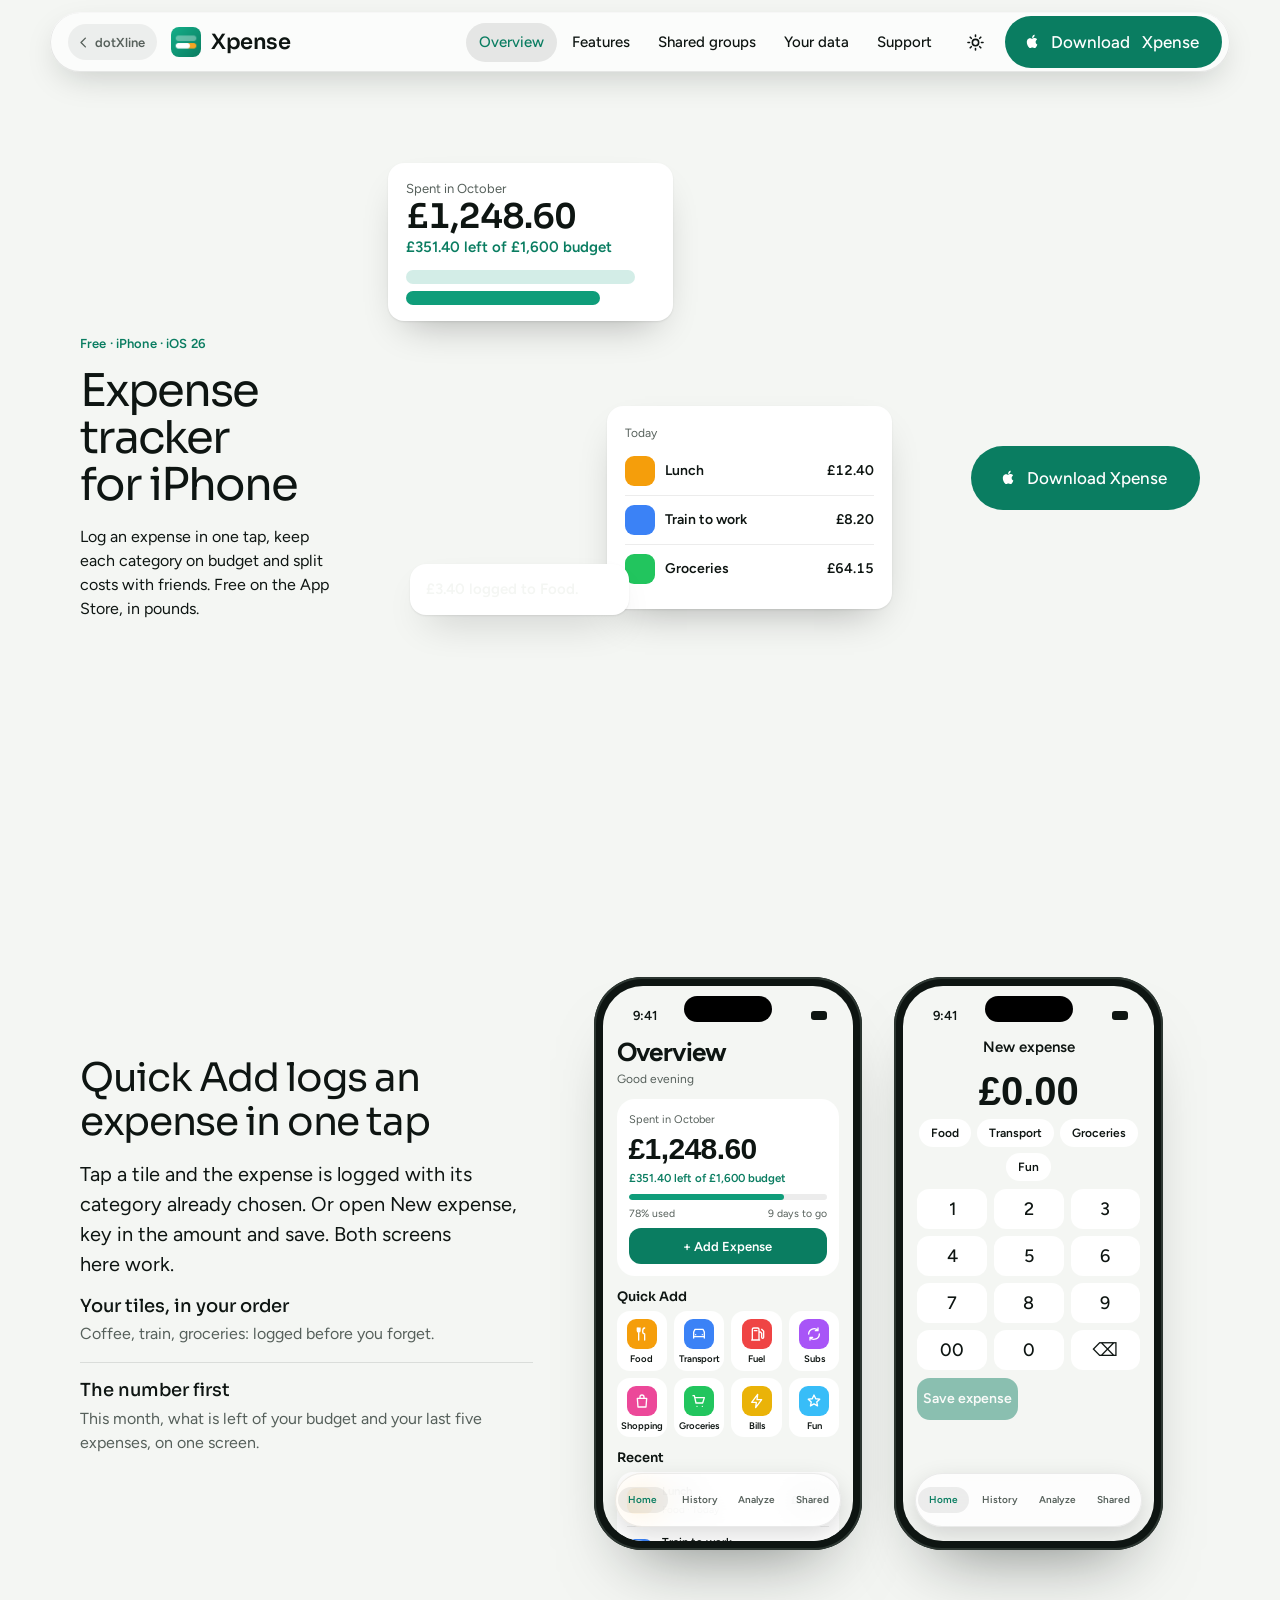
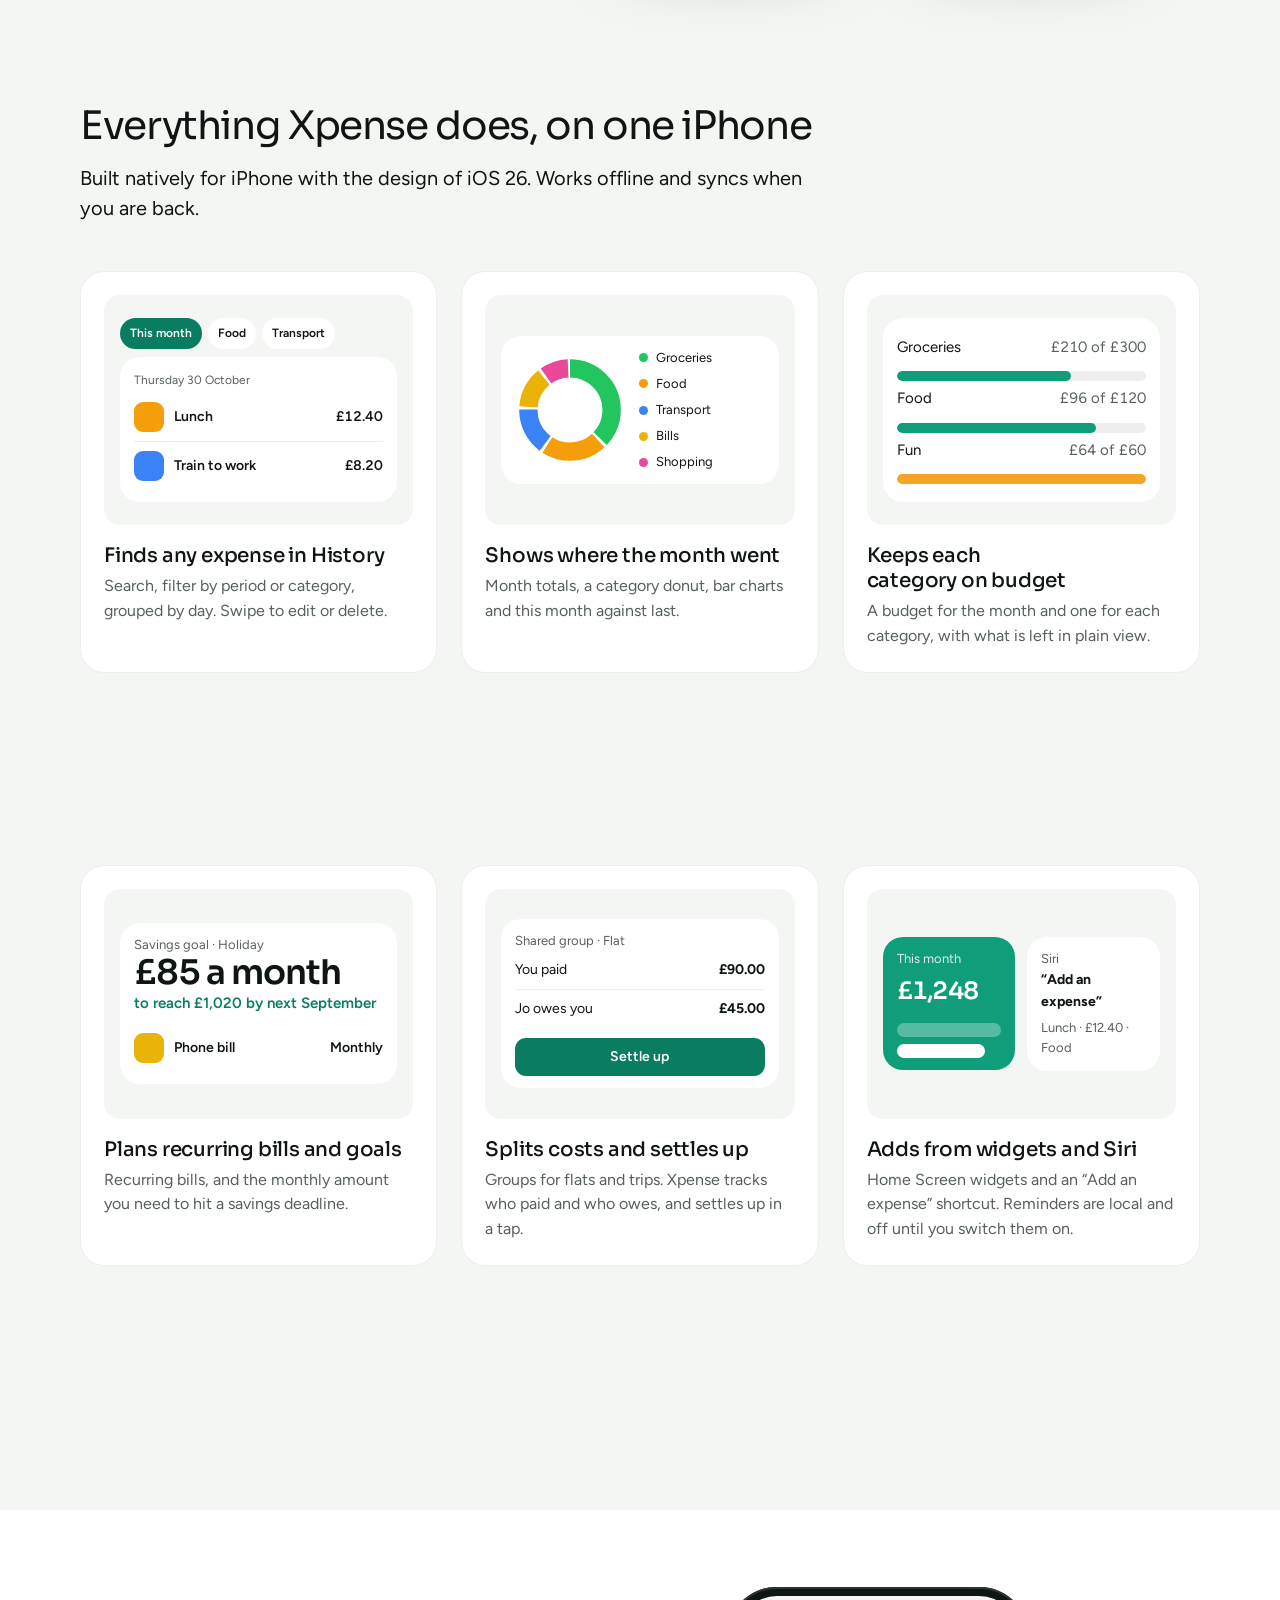
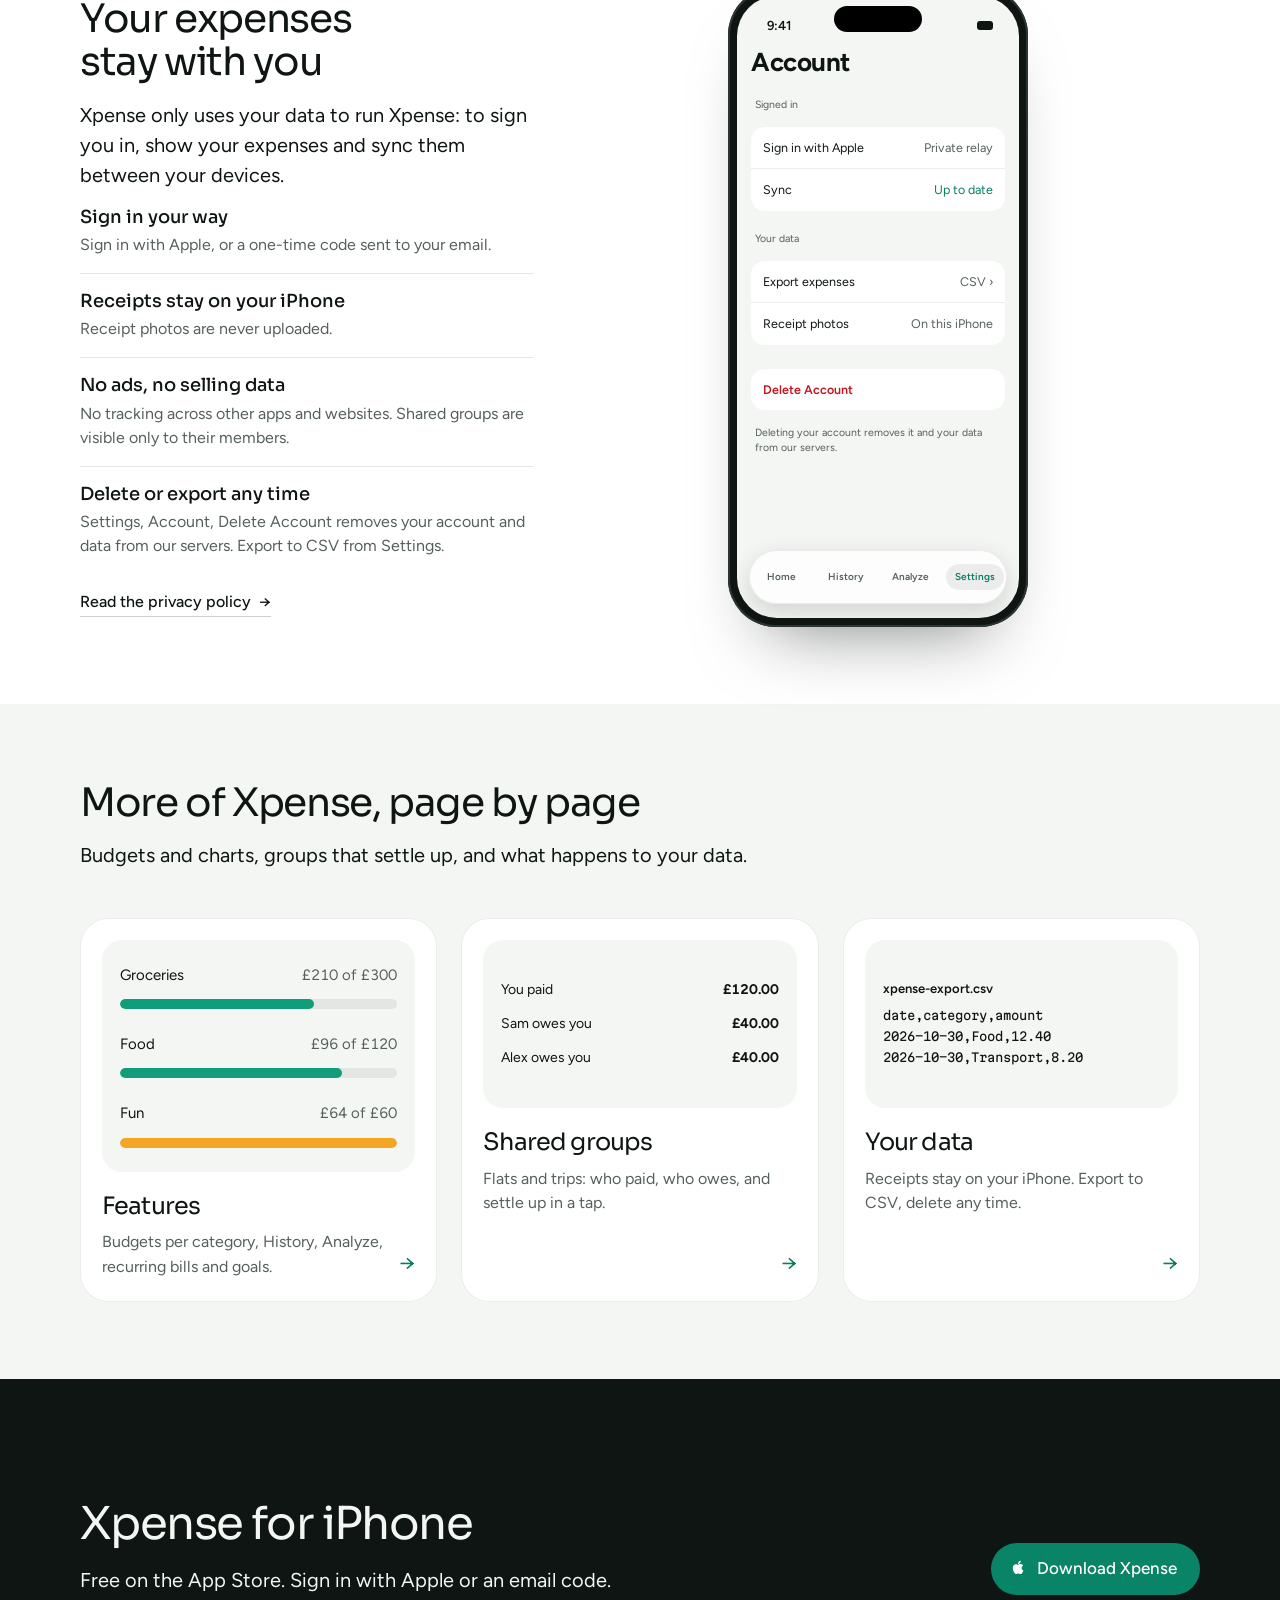
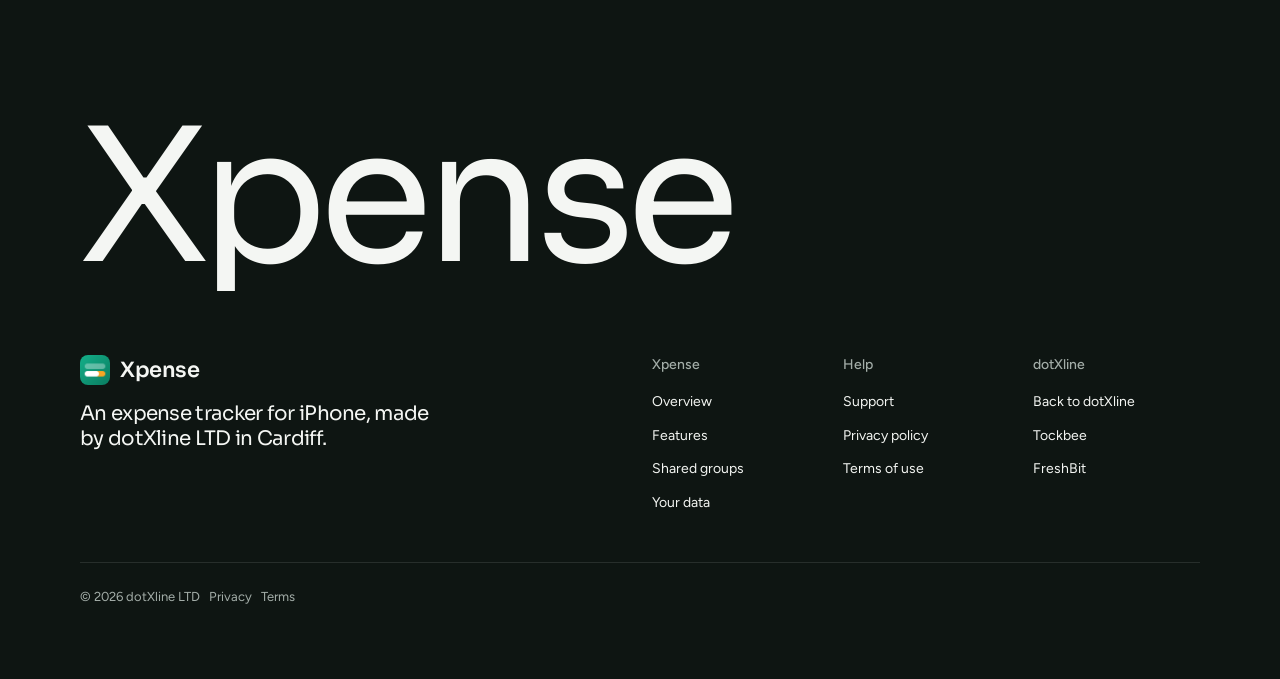
==== index.html @ cc8cf8aa "Add the xpense website Multi-page static site built on the taste-skill kit, with its own brand, moti" ====
<!doctype html>
<html lang="en" data-type="software" data-radius="round" data-buttons="solid" data-motion>
<head>
<meta charset="utf-8">
<script>try{var t=localStorage.getItem("xp-theme");if(t==="light"||t==="dark")document.documentElement.dataset.theme=t}catch(e){}</script>
<meta name="viewport" content="width=device-width, initial-scale=1, viewport-fit=cover">
<title>Xpense: an expense tracker for iPhone</title>
<meta name="description" content="Log an expense in one tap, keep each category on budget and split costs with friends. Free on the App Store, from dotXline.">
<meta property="og:type" content="website">
<meta property="og:title" content="Xpense: an expense tracker for iPhone">
<meta property="og:description" content="Log an expense in one tap, keep each category on budget and split costs with friends. Free on the App Store, from dotXline.">
<meta property="og:image" content="https://xpense.dotxline.com/share.jpg">
<meta name="twitter:card" content="summary_large_image">
<link rel="icon" href="img/xpense-mark.svg" type="image/svg+xml">
<link rel="apple-touch-icon" href="img/xpense-icon-512.png">
<meta name="theme-color" content="#F4F6F3" media="(prefers-color-scheme: light)">
<meta name="theme-color" content="#070B09" media="(prefers-color-scheme: dark)">
<link rel="canonical" href="https://xpense.dotxline.com/">
<meta name="site-kind" content="software">
<meta name="page-type" content="software">
<link rel="preconnect" href="https://fonts.googleapis.com"><link rel="preconnect" href="https://fonts.gstatic.com" crossorigin>
<link href="https://fonts.googleapis.com/css2?family=Sora:wght@400..700&family=Figtree:wght@400..600&family=Martian+Mono:wght@400..500&display=swap" rel="stylesheet">
<link rel="stylesheet" href="assets/system.css">
<link rel="stylesheet" href="assets/ui/cards.css">
<link rel="stylesheet" href="assets/motion/motion.css">
<link rel="stylesheet" href="assets/backgrounds/backgrounds.css">
<link rel="stylesheet" href="assets/layout/layout.css">
<link rel="stylesheet" href="assets/icons/icon.css">
<style>
:root {
  --p-bg: #f4f6f3; --p-surface: #ffffff; --p-ink: #0e1512; --p-muted: #56605b;
  --p-accent: #0a7d61; --p-accent-ink: #ffffff; --p-action: #0a7d61; --p-action-ink: #ffffff;
  --p-inv-bg: #0e1512; --p-inv-surface: #1b221e; --p-inv-ink: #f4f6f3; --p-inv-muted: #a3ada8;
  --p-inv-accent: #0a8466; --p-inv-accent-ink: #ffffff; --p-inv-action: #0a8466; --p-inv-action-ink: #ffffff;
  --font-display: "Sora", system-ui, sans-serif;
  --font-text: "Figtree", system-ui, sans-serif;
  --font-mono: "Martian Mono", ui-monospace, "SFMono-Regular", Menlo, Consolas, monospace;
  --display-weight: 400;
  --display-tracking: -0.035em;
  --display-tracking-xl: -0.045em;
  --ly-scale: 0.9;
}
</style>
<link rel="stylesheet" href="assets/xp.css">
<script>document.documentElement.classList.add('m-enter','xp-js');setTimeout(()=>document.documentElement.classList.add('m-enter-done'),700)</script>
</head>
<body data-page="index">
<header class="dock" data-root="">
  <div class="dock__bar">
    <a class="skip-link" href="#top">Skip to content</a>
    <a class="dock__home" href="https://dotxline.com/" aria-label="Back to dotXline"><svg viewBox="0 0 24 24" fill="none" stroke="currentColor" stroke-width="2.2" stroke-linecap="round" stroke-linejoin="round" aria-hidden="true"><path d="M15 5l-7 7 7 7"/></svg><span>dotXline</span></a>
    <a class="dock__logo" href="index.html"><img src="img/xpense-icon-512.png" alt="">Xpense</a>
    <nav class="dock__links" id="dock-links" aria-label="Main"><a href="index.html" aria-current=page>Overview</a><a href="features.html">Features</a><a href="shared.html">Shared groups</a><a href="your-data.html">Your data</a><a href="support.html">Support</a></nav>
    <button class="icon-btn theme-btn" type="button" aria-label="Switch light and dark"><svg class="sun" viewBox="0 0 24 24" fill="none" stroke="currentColor" stroke-width="2" stroke-linecap="round"><circle cx="12" cy="12" r="4"/><path d="M12 2.5v2M12 19.5v2M2.5 12h2M19.5 12h2M5.3 5.3l1.4 1.4M17.3 17.3l1.4 1.4M5.3 18.7l1.4-1.4M17.3 6.7l1.4-1.4"/></svg><svg class="moon" viewBox="0 0 24 24" fill="none" stroke="currentColor" stroke-width="2" stroke-linecap="round" stroke-linejoin="round"><path d="M20 14.5A8 8 0 0 1 9.5 4 8 8 0 1 0 20 14.5z"/></svg></button>
    <button class="icon-btn dock__menu" type="button" aria-expanded="false" aria-controls="dock-links" aria-label="Menu"><svg viewBox="0 0 24 24" fill="none" stroke="currentColor" stroke-width="2" stroke-linecap="round"><path d="M4 8h16M4 16h16"/></svg></button>
    <a class="btn btn--primary" href="#get" data-appstore><svg class="apple" viewBox="0 0 24 24" aria-hidden="true"><path d="M16.4 12.6c0-2.4 2-3.5 2-3.6-1.1-1.6-2.8-1.8-3.4-1.8-1.4-.1-2.8.9-3.5.9s-1.8-.9-3-.8c-1.5 0-3 .9-3.8 2.3-1.6 2.8-.4 7 1.2 9.3.8 1.1 1.7 2.4 2.9 2.3 1.2 0 1.6-.7 3-.7s1.8.7 3 .7c1.3 0 2.1-1.1 2.8-2.3.9-1.3 1.3-2.6 1.3-2.6s-2.5-1-2.5-3.7zM14.1 5.6c.6-.8 1.1-1.9 1-3-.9 0-2.1.6-2.7 1.4-.6.7-1.1 1.8-1 2.9 1 .1 2.1-.5 2.7-1.3z"/></svg><span class="lbl-long">Download&nbsp;</span>Xpense</a>
  </div>
</header>
<main id="top">
  <section class="hero hero--triptych" data-enter aria-labelledby="hero-h">
    <div class="wrap"><div class="hero-text grid hero__grid">
      <div class="span-3">
        <p class="t-label hero__fact">Free · iPhone · iOS 26</p>
        <h1 id="hero-h">Expense tracker for iPhone</h1>
        <p class="hero__lead">Log an expense in one tap, keep each category on budget and split costs with friends. Free on the App Store, in pounds.</p>
      </div>
      <div class="ly-collage span-6 start-4" data-ui role="img" aria-label="Xpense screens: this month's spending against budget, a logged expense, the History list, the Analyze chart, a shared group and the Home Screen widget">
        <div class="ly-collage__set is-on">
          <div class="ly-piece pc" style="left:4%;top:6%;width:52%"><small>Spent in October</small><div class="big">£1,248.60</div><span class="ok">£351.40 left of £1,600 budget</span><div class="bars"><i class="last" style="width:92%"></i><i style="width:78%"></i></div></div>
          <div class="ly-piece pc pc-list" style="left:44%;top:40%;width:52%"><span class="day">Today</span><div><i style="--c:#F59E0B"></i><b>Lunch</b><em>£12.40</em></div><div><i style="--c:#3B82F6"></i><b>Train to work</b><em>£8.20</em></div><div><i style="--c:#22C55E"></i><b>Groceries</b><em>£64.15</em></div></div>
          <div class="ly-piece pc-toast" style="left:8%;top:62%;width:40%">£3.40 logged to Food.</div>
        </div>
        <div class="ly-collage__set" aria-hidden="true">
          <div class="ly-piece pc pc-donut" style="left:4%;top:8%;width:60%"><svg viewBox="0 0 42 42" aria-hidden="true"><circle cx="21" cy="21" r="15.9" fill="none" stroke="#22C55E" stroke-width="7" stroke-dasharray="37 63" stroke-dashoffset="0"/><circle cx="21" cy="21" r="15.9" fill="none" stroke="#F59E0B" stroke-width="7" stroke-dasharray="21 79" stroke-dashoffset="-38"/><circle cx="21" cy="21" r="15.9" fill="none" stroke="#3B82F6" stroke-width="7" stroke-dasharray="15 85" stroke-dashoffset="-60"/><circle cx="21" cy="21" r="15.9" fill="none" stroke="#EAB308" stroke-width="7" stroke-dasharray="13 87" stroke-dashoffset="-76"/><circle cx="21" cy="21" r="15.9" fill="none" stroke="#EC4899" stroke-width="7" stroke-dasharray="9 91" stroke-dashoffset="-90"/></svg><ul><li><i style="--c:#22C55E"></i>Groceries</li><li><i style="--c:#F59E0B"></i>Food</li><li><i style="--c:#3B82F6"></i>Transport</li><li><i style="--c:#EAB308"></i>Bills</li><li><i style="--c:#EC4899"></i>Shopping</li></ul></div>
          <div class="ly-piece pc" style="left:40%;top:52%;width:56%"><small>October against September</small><div class="big">−£12</div><span class="ok">Nice, £12 less than September.</span></div>
        </div>
        <div class="ly-collage__set" aria-hidden="true">
          <div class="ly-piece pc pc-group" style="left:4%;top:8%;width:52%"><small>Shared group · Trip</small><div class="who"><span>You paid</span><b>£120.00</b></div><div class="who"><span>Sam owes you</span><b>£40.00</b></div><div class="who"><span>Alex owes you</span><b>£40.00</b></div><div class="btnlike">Settle up</div></div>
          <div class="ly-piece pc pc-widget" style="left:62%;top:10%;width:34%"><small>This month</small><div class="big">£1,248</div><div class="bars"><i class="last" style="width:100%"></i><i style="width:84%"></i></div></div>
          <div class="ly-piece pc pc-csv" style="left:36%;top:62%;width:60%"><b>xpense-export.csv</b>date,category,amount<br>2026-10-30,Food,12.40<br>2026-10-30,Transport,8.20</div>
        </div>
      </div>
      <div class="span-3 start-10 hero__cta"><a class="btn btn--primary" href="#get" data-appstore><svg class="apple" viewBox="0 0 24 24" aria-hidden="true"><path d="M16.4 12.6c0-2.4 2-3.5 2-3.6-1.1-1.6-2.8-1.8-3.4-1.8-1.4-.1-2.8.9-3.5.9s-1.8-.9-3-.8c-1.5 0-3 .9-3.8 2.3-1.6 2.8-.4 7 1.2 9.3.8 1.1 1.7 2.4 2.9 2.3 1.2 0 1.6-.7 3-.7s1.8.7 3 .7c1.3 0 2.1-1.1 2.8-2.3.9-1.3 1.3-2.6 1.3-2.6s-2.5-1-2.5-3.7zM14.1 5.6c.6-.8 1.1-1.9 1-3-.9 0-2.1.6-2.7 1.4-.6.7-1.1 1.8-1 2.9 1 .1 2.1-.5 2.7-1.3z"/></svg>Download Xpense</a></div>
    </div></div>
  </section>


  <section class="section" id="app" aria-labelledby="app-h">
    <div class="wrap grid">
      <div class="span-5 stack-4">
        <h2 id="app-h">Quick Add logs an expense in one tap</h2>
        <p class="t-lead measure">Tap a tile and the expense is logged with its category already chosen. Or open New expense, key in the amount and save. Both screens here work.</p>
        <ul class="facts-list">
          <li><b>Your tiles, in your order</b><span>Coffee, train, groceries: logged before you forget.</span></li>
          <li><b>The number first</b><span>This month, what is left of your budget and your last five expenses, on one screen.</span></li>
        </ul>
      </div>
      <div class="span-7 start-6 app-pair"><div class="ph" data-ui data-overview role="group" aria-label="Working demo of the Xpense Overview. Tap a Quick Add tile to log an expense."><div class="ph__screen"><div class="ph__island"></div><div class="ph__status" aria-hidden="true"><span>9:41</span><i><b></b></i></div>
  <div class="ph__body"><p class="xp-h">Overview</p><p class="xp-sub">Good evening</p>
  <div class="xp-card"><span class="xp-l">Spent in October</span><b class="xp-total" data-total>£1,248.60</b><span class="xp-left" data-left>£351.40 left of £1,600 budget</span><div class="xp-bar"><i data-bar></i></div><div class="xp-row"><span data-used>78% used</span><span>9 days to go</span></div><span class="xp-add" style="display:grid;place-items:center">+ Add Expense</span></div>
  <p class="xp-qh">Quick Add</p><div class="xp-grid"><button type="button" class="xp-tile" data-cat="Food" data-amt="12.40" style="--c:#F59E0B"><i><svg viewBox="0 0 24 24" aria-hidden="true"><path d="M7 3v8M5 3v4a2 2 0 0 0 4 0V3M7 11v10M16 3c-2 0-3 2-3 5s1 4 3 4v9"/></svg></i>Food</button><button type="button" class="xp-tile" data-cat="Transport" data-amt="8.20" style="--c:#3B82F6"><i><svg viewBox="0 0 24 24" aria-hidden="true"><path d="M4 16V9l2-4h12l2 4v7M4 16h16M4 16v2M20 16v2M7 13h.01M17 13h.01"/></svg></i>Transport</button><button type="button" class="xp-tile" data-cat="Fuel" data-amt="45.00" style="--c:#EF4444"><i><svg viewBox="0 0 24 24" aria-hidden="true"><path d="M5 21V5a2 2 0 0 1 2-2h6a2 2 0 0 1 2 2v16M4 21h12M15 9h2l2 2v6a1.5 1.5 0 0 0 3 0V8l-3-3M8 7h4"/></svg></i>Fuel</button><button type="button" class="xp-tile" data-cat="Subs" data-amt="10.99" style="--c:#A855F7"><i><svg viewBox="0 0 24 24" aria-hidden="true"><path d="M4 12a8 8 0 0 1 14-5.3M20 12a8 8 0 0 1-14 5.3M18 3v4h-4M6 21v-4h4"/></svg></i>Subs</button><button type="button" class="xp-tile" data-cat="Shopping" data-amt="24.00" style="--c:#EC4899"><i><svg viewBox="0 0 24 24" aria-hidden="true"><path d="M5 8h14l-1 13H6L5 8zM9 8V6a3 3 0 0 1 6 0v2"/></svg></i>Shopping</button><button type="button" class="xp-tile" data-cat="Groceries" data-amt="64.15" style="--c:#22C55E"><i><svg viewBox="0 0 24 24" aria-hidden="true"><path d="M3 4h2l2.5 11h10L20 7H6.2M9 20h.01M17 20h.01"/></svg></i>Groceries</button><button type="button" class="xp-tile" data-cat="Bills" data-amt="71.00" style="--c:#EAB308"><i><svg viewBox="0 0 24 24" aria-hidden="true"><path d="M13 2 4 14h7l-1 8 9-12h-7l1-8z"/></svg></i>Bills</button><button type="button" class="xp-tile" data-cat="Fun" data-amt="18.50" style="--c:#38BDF8"><i><svg viewBox="0 0 24 24" aria-hidden="true"><path d="M12 3l2.6 5.6 6 .7-4.5 4.1 1.2 6L12 16.4 6.7 19.4l1.2-6L3.4 9.3l6-.7L12 3z"/></svg></i>Fun</button></div>
  <p class="xp-qh">Recent</p><ul class="xp-recent" data-recent><li><i style="--c:#F59E0B"></i><span><b>Lunch</b><small>Food · Today</small></span><em>£12.40</em></li><li><i style="--c:#3B82F6"></i><span><b>Train to work</b><small>Transport · Today</small></span><em>£8.20</em></li></ul></div>
  <div class="xp-toast" data-toast role="status" aria-live="polite"></div>
  <div class="xp-tabs" aria-hidden="true"><span class="on">Home</span><span>History</span><span>Analyze</span><span>Shared</span></div></div></div><div class="ph" data-ui data-keypad role="group" aria-label="Working demo of New expense. Pick a category, key in an amount and save."><div class="ph__screen"><div class="ph__island"></div><div class="ph__status" aria-hidden="true"><span>9:41</span><i><b></b></i></div>
  <div class="ph__body"><div class="kp-form"><p class="kp-title">New expense</p><p class="kp-amt" aria-live="polite">£0.00</p>
  <div class="kp-chips" role="group" aria-label="Category"><button type="button" class="kp-chip" data-cat="Food" aria-pressed="false">Food</button><button type="button" class="kp-chip" data-cat="Transport" aria-pressed="false">Transport</button><button type="button" class="kp-chip" data-cat="Groceries" aria-pressed="false">Groceries</button><button type="button" class="kp-chip" data-cat="Fun" aria-pressed="false">Fun</button></div>
  <div class="kp-keys"><button type="button" class="kp-key" data-k="1" aria-label="1">1</button><button type="button" class="kp-key" data-k="2" aria-label="2">2</button><button type="button" class="kp-key" data-k="3" aria-label="3">3</button><button type="button" class="kp-key" data-k="4" aria-label="4">4</button><button type="button" class="kp-key" data-k="5" aria-label="5">5</button><button type="button" class="kp-key" data-k="6" aria-label="6">6</button><button type="button" class="kp-key" data-k="7" aria-label="7">7</button><button type="button" class="kp-key" data-k="8" aria-label="8">8</button><button type="button" class="kp-key" data-k="9" aria-label="9">9</button><button type="button" class="kp-key" data-k="00" aria-label="double zero">00</button><button type="button" class="kp-key" data-k="0" aria-label="0">0</button><button type="button" class="kp-key" data-k="del" aria-label="delete">⌫</button></div><button type="button" class="kp-save" disabled>Save expense</button></div>
  <div class="kp-done" hidden><span class="kp-tick"><svg viewBox="0 0 44 44" aria-hidden="true"><path d="M11 23 19 31 33 14"/></svg></span><p class="kp-log" aria-live="polite"></p><p class="kp-msg"></p>
  <div class="kp-bars" aria-hidden="true"><small>Last month</small><div class="last"><b></b></div><small>This month so far</small><div class="this"><b></b></div></div><button type="button" class="kp-again">Add another</button></div></div>
  <div class="xp-tabs" aria-hidden="true"><span class="on">Home</span><span>History</span><span>Analyze</span><span>Shared</span></div></div></div></div>
    </div>
  </section>


  <section class="section g2" id="features" aria-labelledby="features-h">
    <div class="wrap"><div class="group">
      <div class="section-head"><h2 id="features-h">Everything Xpense does, on one iPhone</h2><p class="t-lead measure">Built natively for iPhone with the design of iOS 26. Works offline and syncs when you are back.</p></div>
      <div class="fx-grid">
        <article class="fx"><div class="fx__ui" data-ui><div class="chips-row"><span class="on">This month</span><span>Food</span><span>Transport</span></div><div class="pc pc-list" style="background:var(--p-surface)"><span class="day">Thursday 30 October</span><div><i style="--c:#F59E0B"></i><b>Lunch</b><em>£12.40</em></div><div><i style="--c:#3B82F6"></i><b>Train to work</b><em>£8.20</em></div></div></div><div><h3>Finds any expense in History</h3><p>Search, filter by period or category, grouped by day. Swipe to edit or delete.</p></div></article>
        <article class="fx"><div class="fx__ui" data-ui><div class="pc pc-donut" style="background:var(--p-surface)"><svg viewBox="0 0 42 42" aria-hidden="true"><circle cx="21" cy="21" r="15.9" fill="none" stroke="#22C55E" stroke-width="7" stroke-dasharray="37 63" stroke-dashoffset="0"/><circle cx="21" cy="21" r="15.9" fill="none" stroke="#F59E0B" stroke-width="7" stroke-dasharray="21 79" stroke-dashoffset="-38"/><circle cx="21" cy="21" r="15.9" fill="none" stroke="#3B82F6" stroke-width="7" stroke-dasharray="15 85" stroke-dashoffset="-60"/><circle cx="21" cy="21" r="15.9" fill="none" stroke="#EAB308" stroke-width="7" stroke-dasharray="13 87" stroke-dashoffset="-76"/><circle cx="21" cy="21" r="15.9" fill="none" stroke="#EC4899" stroke-width="7" stroke-dasharray="9 91" stroke-dashoffset="-90"/></svg><ul><li><i style="--c:#22C55E"></i>Groceries</li><li><i style="--c:#F59E0B"></i>Food</li><li><i style="--c:#3B82F6"></i>Transport</li><li><i style="--c:#EAB308"></i>Bills</li><li><i style="--c:#EC4899"></i>Shopping</li></ul></div></div><div><h3>Shows where the month went</h3><p>Month totals, a category donut, bar charts and this month against last.</p></div></article>
        <article class="fx"><div class="fx__ui" data-ui><div class="pc" style="background:var(--p-surface)"><div class="budget-row"><div><span>Groceries</span><span>£210 of £300</span></div><i><b style="--w:70%"></b></i></div><div class="budget-row"><div><span>Food</span><span>£96 of £120</span></div><i><b style="--w:80%"></b></i></div><div class="budget-row over"><div><span>Fun</span><span>£64 of £60</span></div><i><b style="--w:100%"></b></i></div></div></div><div><h3>Keeps each category on budget</h3><p>A budget for the month and one for each category, with what is left in plain view.</p></div></article>
      </div></div><div class="group"><div class="fx-grid">
        <article class="fx"><div class="fx__ui" data-ui><div class="pc" style="background:var(--p-surface)"><small>Savings goal · Holiday</small><div class="big">£85 a month</div><span class="ok">to reach £1,020 by next September</span><div class="pc-list" style="margin-top:8px"><div><i style="--c:#EAB308"></i><b>Phone bill</b><em>Monthly</em></div></div></div></div><div><h3>Plans recurring bills and goals</h3><p>Recurring bills, and the monthly amount you need to hit a savings deadline.</p></div></article>
        <article class="fx"><div class="fx__ui" data-ui><div class="pc pc-group" style="background:var(--p-surface)"><small>Shared group · Flat</small><div class="who"><span>You paid</span><b>£90.00</b></div><div class="who"><span>Jo owes you</span><b>£45.00</b></div><div class="btnlike">Settle up</div></div></div><div><h3>Splits costs and settles up</h3><p>Groups for flats and trips. Xpense tracks who paid and who owes, and settles up in a tap.</p></div></article>
        <article class="fx"><div class="fx__ui" data-ui><div style="display:grid;grid-template-columns:1fr 1fr;gap:12px;align-items:center"><div class="pc pc-widget"><small>This month</small><div class="big" style="font-size:24px">£1,248</div><div class="bars"><i class="last" style="width:100%"></i><i style="width:84%"></i></div></div><div class="pc" style="background:var(--p-surface);font-size:14px"><small>Siri</small><b>“Add an expense”</b><small style="margin-top:6px">Lunch · £12.40 · Food</small></div></div></div><div><h3>Adds from widgets and Siri</h3><p>Home Screen widgets and an “Add an expense” shortcut. Reminders are local and off until you switch them on.</p></div></article>
      </div></div>
    </div>
  </section>


  <section class="section ground-surface" id="privacy" aria-labelledby="privacy-h">
    <div class="wrap grid">
      <div class="span-5 stack-4">
        <h2 id="privacy-h">Your expenses stay with you</h2>
        <p class="t-lead measure">Xpense only uses your data to run Xpense: to sign you in, show your expenses and sync them between your devices.</p>
        <ul class="facts-list">
          <li><b>Sign in your way</b><span>Sign in with Apple, or a one-time code sent to your email.</span></li>
          <li><b>Receipts stay on your iPhone</b><span>Receipt photos are never uploaded.</span></li>
          <li><b>No ads, no selling data</b><span>No tracking across other apps and websites. Shared groups are visible only to their members.</span></li>
          <li><b>Delete or export any time</b><span>Settings, Account, Delete Account removes your account and data from our servers. Export to CSV from Settings.</span></li>
        </ul>
        <p><a class="link" href="privacy.html">Read the privacy policy</a></p>
      </div>
      <div class="span-7 start-6" style="display:grid;place-items:center"><div class="ph" data-ui aria-hidden="true"><div class="ph__screen"><div class="ph__island"></div><div class="ph__status" aria-hidden="true"><span>9:41</span><i><b></b></i></div><div class="ph__body"><p class="xp-h">Account</p>
  <p class="set-cap">Signed in</p><div class="set-group"><div><span>Sign in with Apple</span><span style="color:var(--s-2)">Private relay</span></div><div><span>Sync</span><span style="color:var(--s-acc-t)">Up to date</span></div></div>
  <p class="set-cap">Your data</p><div class="set-group"><div><span>Export expenses</span><span style="color:var(--s-2)">CSV ›</span></div><div><span>Receipt photos</span><span style="color:var(--s-2)">On this iPhone</span></div></div>
  <div class="set-group" style="margin-top:14px"><div><span class="red">Delete Account</span><span></span></div></div>
  <p class="set-foot">Deleting your account removes it and your data from our servers.</p></div>
  <div class="xp-tabs"><span>Home</span><span>History</span><span>Analyze</span><span class="on">Settings</span></div></div></div></div>
    </div>
  </section>


  <section class="section" id="tour" aria-labelledby="tour-h">
    <div class="wrap">
      <div class="section-head"><h2 id="tour-h">More of Xpense, page by page</h2><p class="t-lead measure">Budgets and charts, groups that settle up, and what happens to your data.</p></div>
      <div class="tour">
        <a class="tour__card" href="features.html" data-xp-rise>
          <div class="tour__ui" data-ui aria-hidden="true"><div class="budget-row"><div><span>Groceries</span><span>£210 of £300</span></div><i><b data-xp-fill style="--w:70%"></b></i></div><div class="budget-row"><div><span>Food</span><span>£96 of £120</span></div><i><b data-xp-fill style="--w:80%"></b></i></div><div class="budget-row over"><div><span>Fun</span><span>£64 of £60</span></div><i><b data-xp-fill style="--w:100%"></b></i></div></div>
          <h3>Features</h3><p>Budgets per category, History, Analyze, recurring bills and goals.</p><span class="tour__go" aria-hidden="true">→</span>
        </a>
        <a class="tour__card" href="shared.html" data-xp-rise>
          <div class="tour__ui" data-ui aria-hidden="true"><div class="who"><span>You paid</span><b>£120.00</b></div><div class="who"><span>Sam owes you</span><b>£40.00</b></div><div class="who"><span>Alex owes you</span><b>£40.00</b></div></div>
          <h3>Shared groups</h3><p>Flats and trips: who paid, who owes, and settle up in a tap.</p><span class="tour__go" aria-hidden="true">→</span>
        </a>
        <a class="tour__card" href="your-data.html" data-xp-rise>
          <div class="tour__ui tour__ui--csv" data-ui aria-hidden="true"><b>xpense-export.csv</b><span>date,category,amount</span><span>2026-10-30,Food,12.40</span><span>2026-10-30,Transport,8.20</span></div>
          <h3>Your data</h3><p>Receipts stay on your iPhone. Export to CSV, delete any time.</p><span class="tour__go" aria-hidden="true">→</span>
        </a>
      </div>
    </div>
  </section>
</main>
<footer class="footer closing footer--dark ground-inverse" id="get" aria-labelledby="close-h">
  <div class="wrap">
    <div class="closing__cta close--word">
      <div class="section-head--split">
        <div><h2 id="close-h">Xpense for iPhone</h2><p class="t-lead">Free on the App Store. Sign in with Apple or an email code.</p></div>
        <a class="btn btn--primary" href="#get" data-appstore><svg class="apple" viewBox="0 0 24 24" aria-hidden="true"><path d="M16.4 12.6c0-2.4 2-3.5 2-3.6-1.1-1.6-2.8-1.8-3.4-1.8-1.4-.1-2.8.9-3.5.9s-1.8-.9-3-.8c-1.5 0-3 .9-3.8 2.3-1.6 2.8-.4 7 1.2 9.3.8 1.1 1.7 2.4 2.9 2.3 1.2 0 1.6-.7 3-.7s1.8.7 3 .7c1.3 0 2.1-1.1 2.8-2.3.9-1.3 1.3-2.6 1.3-2.6s-2.5-1-2.5-3.7zM14.1 5.6c.6-.8 1.1-1.9 1-3-.9 0-2.1.6-2.7 1.4-.6.7-1.1 1.8-1 2.9 1 .1 2.1-.5 2.7-1.3z"/></svg>Download Xpense</a>
      </div>
      <p class="close__word" aria-hidden="true">Xpense</p>
    </div>
    <div class="closing__links">
      <div class="grid">
        <div class="span-4 stack-4">
          <a class="nav__logo dock__logo" href="index.html" style="color:inherit"><img src="img/xpense-icon-512.png" alt="">Xpense</a>
          <p class="footer__lede">An expense tracker for iPhone, made by dotXline LTD in Cardiff.</p>
        </div>
        <div class="span-2 start-7 footer__col"><h3>Xpense</h3><ul><li><a href="index.html">Overview</a></li><li><a href="features.html">Features</a></li><li><a href="shared.html">Shared groups</a></li><li><a href="your-data.html">Your data</a></li></ul></div>
        <div class="span-2 footer__col"><h3>Help</h3><ul><li><a href="support.html">Support</a></li><li><a href="privacy.html">Privacy policy</a></li><li><a href="terms.html">Terms of use</a></li></ul></div>
        <div class="span-2 footer__col"><h3>dotXline</h3><ul><li><a href="https://dotxline.com/">Back to dotXline</a></li><li><a href="https://tockbee.dotxline.com/">Tockbee</a></li><li><a href="https://freshbit.dotxline.com/">FreshBit</a></li></ul></div>
      </div>
      <div class="footer__legal"><span>&copy; 2026 dotXline LTD &nbsp; <a href="privacy.html">Privacy</a> &nbsp; <a href="terms.html">Terms</a></span></div>
    </div>
  </div>
</footer>
<script type="module" src="assets/system.js"></script>
<script type="module" src="assets/motion/motion.js"></script>
<script type="module" src="assets/layout/layout.js"></script>
<script src="assets/xp.js" defer></script>
</body>
</html>
---- assets/system.css ----
/*
  taste-skill system.css - the one system for the page. Link it first, then assets/ui/cards.css (the
  feature card, its panel and the fragment placements), then set the palette (--p-*), the fonts and
  the radius set on :root in the page (node scripts/start.mjs prints that block).
  Do not add a second grid, spacing scale, type scale, radius scale, button or card style.
*/

/* ---------------------------------------------------------------- tokens */
:root {
  /* palette (hex only; fx.js reads --bg --surface --ink --muted --accent --accent-ink) */
  --p-bg: #ffffff;
  --p-surface: #f4f4f4;
  --p-ink: #111111;
  --p-muted: #6b6b6b;
  --p-accent: #1a4be0;
  --p-accent-ink: #ffffff;
  --p-action: #1a4be0;      /* buttons, links, focus: the accent, or the ink when the accent is too pale */
  --p-action-ink: #ffffff;
  --p-inv-bg: #111111;
  --p-inv-surface: #1c1c1c;
  --p-inv-ink: #f4f4f4;
  --p-inv-muted: #a3a3a3;
  --p-inv-accent: #ffffff;
  --p-inv-accent-ink: #111111;
  --p-inv-action: #ffffff;
  --p-inv-action-ink: #111111;
  /* the lit ground behind UI and in the closing band (references/cards.md), one per page, tech pages only
     (none on kind other, which is flat): <html data-ground="sand|sky|sage|painting">. system.js gives it to every ground
     that holds UI, on light and dark pages alike; --hue on one panel changes only its accent */
  --ground-bg: #d9ccb7; --ground-surface: #e9e0d2; --ground-ink: #2a2622; --ground-muted: #5a534a; --ground-accent: #a8794a;

  /* fonts */
  --font-display: system-ui, -apple-system, "Segoe UI", sans-serif;
  --font-text: system-ui, -apple-system, "Segoe UI", sans-serif;
  --font-mono: ui-monospace, "SFMono-Regular", Menlo, Consolas, monospace;
  --display-weight: 400;    /* headlines 400; 500 on a tech page (software, gaming, hardware) */
  --display-tracking: -0.025em;

  /* the page rhythm (references/layout-v4.md): one section per screen. The header is fixed and
     --nav tall; every section is padded --padt above and --padb (plus the phone action bar, --bar)
     below, and is exactly one or two screens tall (--h: 1 or 2; --hm on a phone). The hero's words
     start --hgap under the header and its content ends --hpadb above the fold. */
  --nav: 72px;
  --padt: 120px;
  --padb: 72px;
  --hgap: 48px;
  --hpadb: 64px;
  --bar: 0px;
  /* grid: one .wrap (alias .container) for the header, every section and the footer, the same
     --gut on both sides: 1280 wide at x 80-1360 at 1440, 342 at x 24-366 at 390 */
  --container: 1280px;
  --gut: 80px;
  --pad: var(--gut);
  --gutter: 24px;

  /* spacing: 4/8 scale */
  --s-1: 4px;  --s-2: 8px;  --s-3: 12px; --s-4: 16px; --s-5: 24px;
  --s-6: 32px; --s-7: 48px; --s-8: 64px; --s-9: 96px; --s-10: 128px;
  --section: 40px;      /* only a .section outside main (the kit's demo pages); every main > section and
                           footer.closing take --padt and --padb */
  --section-band: 56px; /* the same for an older footer outside footer.closing */
  --head-gap: 48px;     /* the one heading-to-content gap, 32 on a phone (layout.css reads it as --ly-head-gap) */
  --card-pad: 16px;     /* card padding (cards.css sets its own for cards with a panel) */
  --card-gap: 16px;     /* gap between cards */

  /* type scale (the only sizes on the page) */
  --t-label: 13px;
  --t-small: 14px;
  --t-body: 16px;
  --t-lead: 18px;
  --t-card: 18px;
  --t-h3: 24px;
  /* straight lines from the phone size at 390 to the desktop size at 1440 (system.md's table) */
  --t-h2: clamp(30px, 1.72vw + 23.3px, 48px);
  --t-h1: clamp(38px, 3.24vw + 25.4px, 72px);
  /* a big number stays a step under the h2 (VI-11): 38 at 1440, 28 at 390, so it never reads as a
     section heading; a stats row and a price set their own, smaller still */
  --t-stat: clamp(28px, .952vw + 24.29px, 38px);

  /* radius: one scale (soft by default; data-radius on <html> switches it) */
  --r-sm: 8px;  --r-md: 12px; --r-lg: 20px; --r-btn: 8px;

  /* controls (fixed here; a page never adds its own) */
  --btn-h: 44px;
  --btn-h-sm: 36px;
  --nav-h: var(--nav);  /* the older name, kept for the kit's files */
  --icon: 16px;         /* small icons: socials, menu chevrons, mono brand marks */

  /* motion: the one UI ease-out (motion.css --m-ease and ui/base.css --u-ease read it; references/motion.md) */
  --ease: cubic-bezier(.2, .8, .2, 1);
  --dur: 180ms;
}
html[data-radius="sharp"] { --r-sm: 4px; --r-md: 6px;  --r-lg: 8px;  --r-btn: 4px; }
html[data-radius="soft"]  { --r-sm: 8px; --r-md: 12px; --r-lg: 20px; --r-btn: 8px; }
html[data-radius="round"] { --r-sm: 10px; --r-md: 16px; --r-lg: 24px; --r-btn: 999px; }
/* the four lit grounds (references/cards.md); sand is the default above. painting goes with
   painterly-landscape (x.ai's daylight sky over olive hills) */
html[data-ground="sky"]      { --ground-bg: #c6d3df; --ground-surface: #d6e0e9; --ground-ink: #25303a; --ground-muted: #4d5964; --ground-accent: #3f6a92; }
html[data-ground="sage"]     { --ground-bg: #cdd6c6; --ground-surface: #dce3d6; --ground-ink: #262d24; --ground-muted: #535b51; --ground-accent: #6c8e63; }
html[data-ground="painting"] { --ground-bg: #79a8d6; --ground-surface: #a6c4e2; --ground-ink: #16212c; --ground-muted: #273949; --ground-accent: #9c9b3c; }
/* cards.css takes its card and panel radii from this scale */
html[data-radius] .card { --c-r: var(--r-lg); }
html[data-radius] .panel { --p-r: var(--r-md); }

/* a phone: the header 56, the sections padded 96 / 48, the hero's words 40 under the header and its
   content ending 24 above the fold, 24 at both sides, 12 between columns */
@media (max-width: 639px) {
  :root { --nav: 56px; --padt: 96px; --padb: 48px; --hgap: 40px; --hpadb: 24px; --gut: 24px; --gutter: 12px; --card-gap: 12px; --head-gap: 32px; }
}
@media (min-width: 640px) {
  :root { --gut: 48px; --section: 48px; --section-band: 72px; --card-pad: 24px; }
}
@media (min-width: 1024px) {
  :root { --gut: 80px; --section: 56px; --section-band: 96px; --card-gap: 24px;
          --t-lead: 20px; --t-card: 20px; --t-h3: 28px; }
  /* a place (and a local service): the 1200 column at x 120-1320 */
  html[data-type="place"] { --gut: 120px; --container: 1200px; }
}
/* a place (VI-06, ST-96, PH-23): its own smaller type (h1 48/53 and 32/37, h2 32/40 and 24/30, titles
   and the sub-line 20 and 18), the Recipe 3 hero's gap under its photograph (40, 24 on a phone),
   square photographs and cards and 2px buttons, whatever data-radius and data-buttons say */
:root[data-type="place"] {
  --hgap: 40px;
  --t-h1: clamp(32px, 1.524vw + 26.06px, 48px);
  --t-h2: clamp(24px, .762vw + 21px, 32px);
  --t-h3: clamp(20px, .381vw + 18.51px, 24px);
  --r-sm: 2px; --r-md: 0px; --r-lg: 0px; --r-btn: 2px;
}
:root[data-type="place"] :is(h1, .t-h1) { line-height: 1.104; }
:root[data-type="place"] :is(h2, .t-h2) { line-height: 1.25; }
@media (max-width: 639px) {
  :root[data-type="place"] { --hgap: 24px; }
  :root[data-type="place"] :is(h1, .t-h1) { line-height: 1.156; }
}

/* ---------------------------------------------------------------- grounds (at most three) */
:root, .ground-base {
  --bg: var(--p-bg); --surface: var(--p-surface); --ink: var(--p-ink); --muted: var(--p-muted);
  --accent: var(--p-accent); --accent-ink: var(--p-accent-ink); --card: var(--p-surface);
  --action: var(--p-action); --action-ink: var(--p-action-ink);
}
.ground-surface {
  --bg: var(--p-surface); --surface: var(--p-bg); --ink: var(--p-ink); --muted: var(--p-muted);
  --accent: var(--p-accent); --accent-ink: var(--p-accent-ink); --card: var(--p-bg);
  --action: var(--p-action); --action-ink: var(--p-action-ink);
}
.ground-inverse {
  --bg: var(--p-inv-bg); --surface: var(--p-inv-surface); --ink: var(--p-inv-ink); --muted: var(--p-inv-muted);
  --accent: var(--p-inv-accent); --accent-ink: var(--p-inv-accent-ink); --card: var(--p-inv-surface);
  --action: var(--p-inv-action); --action-ink: var(--p-inv-action-ink);
}
:root, .ground-base, .ground-surface, .ground-inverse {
  --line: color-mix(in oklab, var(--ink) 11%, transparent);
  --line-strong: color-mix(in oklab, var(--ink) 20%, transparent);
  /* effects (fx.js) and UI fragments (assets/ui) take the colours of the ground they sit on */
  --fx-bg: var(--bg); --fx-surface: var(--surface); --fx-ink: var(--ink); --fx-muted: var(--muted);
  --fx-accent: var(--accent); --fx-accent-ink: var(--accent-ink);
  --ui-font: var(--font-text); --ui-mono: var(--font-mono); --ui-radius: var(--r-md);
}
.ground-base, .ground-surface, .ground-inverse { background: var(--bg); color: var(--ink); }

/* ---------------------------------------------------------------- base */
*, *::before, *::after { box-sizing: border-box; }
/* an anchor lands on the section's top (the judge's frame): the fixed header covers --nav of its --padt */
html { -webkit-text-size-adjust: 100%; scroll-padding-top: 0; scroll-behavior: auto; margin: 0; }
body {
  margin: 0; background: var(--bg); color: var(--ink);
  font: 400 var(--t-body)/1.55 var(--font-text);
  -webkit-font-smoothing: antialiased; text-rendering: optimizeLegibility; overflow-x: clip;
}
img, svg, video, canvas { display: block; max-width: 100%; }
/* hidden means hidden, also on an img the line above makes a block (a menu tab's photograph, a peek photograph) */
[hidden] { display: none !important; }
img, video { height: auto; }
a { color: inherit; text-decoration: none; }
button { font: inherit; color: inherit; }
h1, h2, h3, h4, p, ul, ol, figure, blockquote { margin: 0; }
ul, ol { padding: 0; list-style: none; }
h1, h2, h3, h4 {
  font-family: var(--font-display); font-weight: var(--display-weight);
  letter-spacing: var(--display-tracking); text-wrap: balance; overflow-wrap: break-word;
  /* a long word (a German compound at 390) breaks at a syllable with a hyphen, in the language of <html lang>;
     only words of 10 letters or more, 4 at least on each side, so a short English heading never breaks */
  hyphens: auto; -webkit-hyphens: auto; hyphenate-limit-chars: 10 4 4;
}
h1, .t-h1 { font-size: var(--t-h1); line-height: 1.04; }
h2, .t-h2 { font-size: var(--t-h2); line-height: 1.1; }
h3, .t-h3 { font-size: var(--t-h3); line-height: 1.2; }
h4, .t-card { font-family: var(--font-text); font-weight: 500; font-size: var(--t-card); line-height: 1.3; letter-spacing: -0.01em; }
p { text-wrap: pretty; }
.t-lead  { font-size: var(--t-lead); line-height: 1.5; }
.t-body  { font-size: var(--t-body); line-height: 1.55; }
.t-small { font-size: var(--t-small); line-height: 1.5; }
.t-label { font-size: var(--t-label); font-weight: 500; line-height: 1.4; letter-spacing: 0.01em; }
.t-stat  { font-family: var(--font-display); font-weight: var(--display-weight); font-size: var(--t-stat);
           line-height: 1; letter-spacing: var(--display-tracking); font-variant-numeric: tabular-nums; }
.muted { color: var(--muted); }
.mono  { font-family: var(--font-mono); }
.measure { max-width: 62ch; }
:focus-visible { outline: 2px solid var(--action); outline-offset: 2px; border-radius: 2px; }
::selection { background: color-mix(in oklab, var(--accent) 30%, transparent); }

/* ---------------------------------------------------------------- grid */
.wrap, .container { width: min(100% - 2 * var(--gut), var(--container)); margin-inline: auto; padding-inline: 0; }
.grid { display: grid; grid-template-columns: repeat(12, minmax(0, 1fr)); column-gap: var(--gutter); row-gap: var(--card-gap); }
.grid > * { min-width: 0; grid-column: 1 / -1; }
.section { padding-block: var(--section); }

/* ---------------------------------------------------------------- one section per screen
   The page is a stack of screens. Framed at scrollY = k x the screen height, a shot shows exactly one
   section: the hero alone on the first screen, every other section (and footer.closing, the close and
   the footer in one) exactly one or two screens tall, its h2 first, --padt under its top. Heights
   and padding do it: no pinning, snapping or script.
     <section class="section" id=".." style="--h: 2">     (2 screens; --hm sets a phone's count alone)
       <div class="wrap"> the h2 first, then the content </div>     (the one in-flow child)
     </section>
   A layer (a full-bleed photograph or ground behind the words) is an <img class="layer" aria-hidden="true">
   beside the .wrap. Content must fit: one screen holds 708px of content at 1440x900 (900 - 120 - 72),
   two hold 1,608 (the second screen's part starts --padt under its top with .g2). From 640 to 1279 a
   section keeps at least its screens and grows past them rather than overlap the next. */
main > :is(section, .section), footer.closing {
  position: relative; box-sizing: border-box;
  height: calc(var(--h, 1) * 100vh); height: calc(var(--h, 1) * 100svh);
  padding: var(--padt) 0 calc(var(--padb) + var(--bar));
}
main > :is(section, .section) > :is(.wrap, .container), footer.closing > .wrap { position: relative; z-index: 1; height: 100%; }
main > :is(section, .section) > :is(.wrap, .container):not(.grid) { display: flex; flex-direction: column; }
/* a .wrap that is the section's grid too (class="wrap grid"): its rows start at the top */
main > :is(section, .section) > :is(.wrap, .container).grid { align-content: start; }
/* .fill: the block that takes what the screen leaves under the heading (a photograph, a frame) */
main > :is(section, .section) > .wrap > .fill { flex: 1 1 0; min-height: 0; }
/* two screens as two groups: row 1 the h2 and the first group, row 2 the rest (no second h2), starting
   --padt under the second screen's top, so the second shot looks like any other section */
main > :is(section, .section).g2, footer.closing.g2 { --h: 2; }
main > :is(section, .section).g2 > :is(.wrap, .container), footer.closing.g2 > .wrap { display: grid; grid-template-rows: minmax(0, 1fr) minmax(0, 1fr); row-gap: calc(var(--padt) + var(--padb) + var(--bar)); }
main > :is(section, .section).g2 > :is(.wrap, .container) > *, footer.closing.g2 > .wrap > * { min-height: 0; align-self: start; }
main > :is(section, .section).g2 > :is(.wrap, .container) > :is(.group, .fill) { align-self: stretch; }
/* a group: one screen's part of a .g2 section (its h2 and first rows, or the rest) */
.group { display: flex; flex-direction: column; min-height: 0; }
/* each screen's card row runs down to that screen's foot (the cards stretch, their panels grow), so
   the second screen of a .g2 is never a short row over an empty ground; both rows end on the same line */
@media (min-width: 1024px) {
  main > :is(section, .section).g2 > .wrap > .grid:last-child,
  main > :is(section, .section).g2 > .wrap > .group > .grid:last-child { align-self: stretch; flex: 1 1 auto; min-height: 0; }
}
.group > .fill { flex: 1 1 0; min-height: 0; }
@media (min-width: 640px) and (max-width: 1279px) {
  main > :is(section, .section):not(.hero, .section--hero), footer.closing {
    height: auto; min-height: calc(var(--h, 1) * 100vh); min-height: calc(var(--h, 1) * 100svh);
  }
  /* the section is a column and its .wrap takes all of it, so a .fill (a photograph, a frame) still
     grows to the section's foot (a min-height percentage would not resolve, leaving it at its least) */
  /* :where() keeps it at no weight, so a page's own phone- or tablet-only hiding (section.desk-only { display: none }) wins */
  :where(main > :is(section, .section):not(.hero, .section--hero), footer.closing) { display: flex; flex-direction: column; }
  main > :is(section, .section):not(.hero, .section--hero) > :is(.wrap, .container), footer.closing > .wrap { flex: 1 0 auto; height: auto; min-height: 0; }
}
/* a phone: lvh (the screen with its bars hidden) for every section but the hero; --hm when stacking
   makes the content taller than the desktop count */
@media (max-width: 639px) {
  /* at least its screens, never less: content a screen cannot hold makes the section taller (the rhythm
     check then asks for --hm: 2 or less content); a fixed height would lay its last rows over the next
     section, the fault the phone shots showed most (a list under the closing heading and its button) */
  main > :is(section, .section):not(.hero, .section--hero), footer.closing {
    height: auto; min-height: calc(var(--hm, var(--h, 1)) * 100vh); min-height: calc(var(--hm, var(--h, 1)) * 100lvh);
  }
  /* one grid row at least the screens tall that grows with the .wrap's content: the .wrap is stretched to
     it, so its .fill and its two groups still share a definite height */
  /* (at no weight, as on the tablet: a page's own section.desk-only { display: none } still hides it) */
  :where(main > :is(section, .section):not(.hero, .section--hero):has(> :is(.wrap, .container)), footer.closing) {
    display: grid; grid-template-columns: minmax(0, 1fr); grid-template-rows: 1fr; grid-auto-rows: auto;
  }
  main > :is(section, .section):not(.hero, .section--hero) > :is(.wrap, .container), footer.closing > .wrap { height: auto; }
  main > :is(section, .section).g2m, footer.closing.g2m { --hm: 2; }
  main > :is(section, .section).g2m > :is(.wrap, .container), footer.closing.g2m > .wrap { display: grid; grid-template-rows: minmax(0, 1fr) minmax(0, 1fr); row-gap: calc(var(--padt) + var(--padb) + var(--bar)); }
  /* stacked in one, the two groups keep the open cards' 32px, so the first group's last panel never meets
     the next card's title */
  main > :is(section, .section).g2:not(.g2m) > :is(.wrap, .container) { display: flex; row-gap: var(--s-6); }
  /* what the two screens leave goes around the second group, so it opens below the header, not on the fold */
  main > :is(section, .section).g2:not(.g2m) > :is(.wrap, .container) > :last-child { margin-block: auto; }
  main > :is(section, .section).g2:not(.g2m) > :is(.wrap, .container) > * { align-self: stretch; }
}
/* a layer: the photograph or ground of a whole section, under its words, edge to edge */
main > :is(section, .section) > :is(img, video, canvas, picture).layer,
footer.closing > :is(img, video, canvas, picture).layer {
  position: absolute; inset: 0; z-index: 0; width: 100%; height: 100%; max-width: none; object-fit: cover; object-position: var(--pos, 50% 50%);
}
main > :is(section, .section) > picture.layer > img { width: 100%; height: 100%; object-fit: cover; }

/* the hero: exactly the first screen, the fixed header over its top. Its words start --hgap under the
   header (--photo adds a full-bleed photograph's height above them on a place); its content ends
   --hpadb above the fold, and nothing of the next section shows, at 1440, 1024, 820 and 390.
     <section class="hero hero--<type>"><div class="wrap"><div class="hero-text"> .. </div>[one strip]</div></section>
   .hero-text holds the whole composition (the words, and the picture or window beside or under them);
   one docked strip (logos, three facts) may follow it, at most 96px, desktop only. */
main > :is(.hero, .section--hero) {
  height: 100vh; height: 100svh; min-height: 0;
  padding: calc(var(--nav) + var(--photo, 0px) + var(--hgap)) 0 calc(var(--hpadb) + var(--bar));
}
:is(.hero, .section--hero) > .wrap { height: 100%; display: grid; grid-template-rows: minmax(0, 1fr) auto; row-gap: var(--s-7); }
:is(.hero, .section--hero) > .wrap > .hero-text { min-height: 0; }
/* a phone: the hero is at least the first screen and grows when a short phone (320x640) cannot hold its
   words, buttons and picture, so nothing of it lies over the next section or under the header */
@media (max-width: 639px) {
  main > :is(.hero, .section--hero) { height: auto; min-height: 100vh; min-height: 100svh; }
  main > :is(.hero, .section--hero):has(> :is(.wrap, .container)) { display: grid; grid-template-columns: minmax(0, 1fr); grid-template-rows: 1fr; grid-auto-rows: auto; }
  main > :is(.hero, .section--hero) > :is(.wrap, .container) { height: auto; }
}
:is(.hero, .section--hero) > .wrap > .hero-strip { grid-row: 2; max-height: 96px; }
@media (max-width: 639px) { :is(.hero, .section--hero) > .wrap > .hero-strip { display: none; } }
.section--hero .section-head { max-width: 860px; }
/* the starter's own hero (hero-split): the words on span-5 top-aligned, the picture on span-6 start-7
   as tall as the hero's content box (at most 716 at 1440x900); a phone stacks words, then the picture
   in what is left */
.hero-text.hero-split { height: 100%; align-items: stretch; }
.hero-split > .hero-copy { align-self: start; }
.hero-split > .hero-visual { position: relative; min-height: 0; height: 100%; }
@media (max-width: 1023px) {
  .hero-text.hero-split { display: flex; flex-direction: column; gap: var(--s-6); }
  .hero-split > .hero-visual { flex: 1 1 0; min-height: 200px; height: auto; }
}
.hero-copy > * + * { margin-top: var(--s-5); }
/* the h1 first in the words' column: its capitals start on the picture's top line, not the line box's
   (the leading above the capitals would put the words about 12px under the photograph's top) */
.hero-copy > h1:first-child { text-box: trim-start cap alphabetic; }
.hero-copy > .btn-row { margin-top: var(--s-6); }
/* three short facts at the foot of the words' column, on the picture's bottom line (no dead space
   under the buttons): <dl class="hero-facts"><div><dt>..</dt><dd>..</dd></div> x3</dl> */
@media (min-width: 1024px) {
  .hero-split > .hero-copy { height: 100%; display: flex; flex-direction: column; }
  .hero-split > .hero-copy > .hero-facts { margin-top: auto; }
}
.hero-facts { display: grid; grid-template-columns: repeat(3, minmax(0, 1fr)); gap: var(--s-5) var(--gutter); margin: 0; }
.hero-facts > div { display: grid; gap: var(--s-1); align-content: start; }
.hero-facts dt { font-size: var(--t-small); color: var(--muted); }
.hero-facts dd { margin: 0; font-weight: 500; }
@media (max-width: 1023px) { .hero-facts { display: none; } }
/* a notice line above the h1 (changed hours, a delivery cut-off): one line with a number, static,
   starting on the left line like the h1 under it */
.hero-notice { font-size: var(--t-small); font-weight: 500; color: var(--ink); }
.hero-notice b, .hero-notice strong { font-weight: 500; color: var(--accent); }
.hero-copy > .hero-notice + h1 { margin-top: var(--s-5); }

/* a phone: open tiles from a row of three or four (rooms, goods, beans) go two-up, an odd last one
   across the row, so a row of three fits one 844px screen (stacked one under another they need two) */
@media (max-width: 639px) {
  .grid > .tile:is(.span-3, .span-4) { grid-column: auto / span 6; }
  .grid > .tile:is(.span-3, .span-4):nth-child(odd of .tile):nth-last-child(1 of .tile) { grid-column: 1 / -1; }
  .grid > .tile:is(.span-3, .span-4) .tile__head { flex-wrap: wrap; gap: 0 var(--s-2); }
}
/* a phone: open cards (words on the ground, the panel under them) stacked one under another keep 32px
   between a panel's foot and the next card's title, so a title never reads as the panel's caption */
@media (max-width: 639px) { .grid:has(> .card--open) { row-gap: var(--s-6); } }
/* a phone stacks a two-screen section's four open tiles into its two screens: their panels take 180px (a wide
   crop), so the h2 and the first two tiles of two lines each end on the first screen and the four inside both,
   not a third of a screen past. A page that sets its group's own --p-h (#features .panel) sets its phone value
   too, as the starter does */
@media (max-width: 639px) { main > :is(section, .section).g2 .card--open > .panel { --p-h: 180px; } }
/* spans: desktop >= 1024. Tablet 640-1023: text cards on span-3 and span-6 go two-up; cards with a
   panel (a visual needs the width; the one exception is a span-6 pair, below)
   and everything else (split text and visuals, span-4 cards, span-5/7/8 blocks) take the full row, so a split stacks and no row is left half empty. Phone < 640: one column. */
@media (min-width: 640px) and (max-width: 1023px) {
  .grid > .card.span-3:not(:has(> .panel)), .grid > .card.span-6:not(:has(> .panel)) { grid-column: auto / span 6; }
  /* the one exception with a panel: a 2x2 (or a pair) of span-6 cards stays two-up from 720px (a panel
     of about 310px and more, wide enough for a kit fragment), so four cards take one or two screens
     at 768-820 instead of a card per row (four stacked panels run past two screens). Split cards and
     every other span keep the full row. Under 720 a card per row. */
  @media (min-width: 720px) {
    .grid > .card.span-6:has(> .panel):not(.card--split) { grid-column: auto / span 6; }
    .grid > .card.span-6:has(> .panel):not(.card--split):nth-child(odd of .card.span-6):nth-last-child(1 of .card.span-6) { grid-column: 1 / -1; }
  }
  /* open tiles (rooms, models, people, a photo pair) go two-up; an odd last one takes the row */
  .grid > .tile:is(.span-3, .span-4, .span-6) { grid-column: auto / span 6; }
  .grid > .tile:is(.span-3, .span-4, .span-6):nth-child(odd of .tile):nth-last-child(1 of .tile) { grid-column: 1 / -1; }
}
@media (min-width: 1024px) {
  .span-2  { grid-column: auto / span 2; }
  .span-3  { grid-column: auto / span 3; }
  .span-4  { grid-column: auto / span 4; }
  .span-5  { grid-column: auto / span 5; }
  .span-6  { grid-column: auto / span 6; }
  .span-7  { grid-column: auto / span 7; }
  .span-8  { grid-column: auto / span 8; }
  .span-9  { grid-column: auto / span 9; }
  .span-10 { grid-column: auto / span 10; }
  .span-12 { grid-column: auto / span 12; }
  .start-1 { grid-column-start: 1; } .start-2 { grid-column-start: 2; } .start-3 { grid-column-start: 3; }
  .start-5 { grid-column-start: 5; } .start-6 { grid-column-start: 6; } .start-7 { grid-column-start: 7; }
  .start-4 { grid-column-start: 4; } .start-8 { grid-column-start: 8; } .start-9 { grid-column-start: 9; }
  .start-10 { grid-column-start: 10; }
  /* a split is top-aligned: the words' first line and the picture's top on one line (never centred
     against each other, never mirrored: text left, the visual right, on every split of the page) */
  .grid--middle, .grid--top { align-items: start; }
}
/* card rows: every card in a row the same height (a plain .grid stretches them) */
.grid:is(.grid--middle, .grid--top) > .card { align-self: stretch; }
/* 1024-1279: a span-4 card's panel would be about 220px wide, too narrow for real UI. Cards with a
   panel on span-4 go two-up, a span-8 one takes the row, and an odd last one takes the row too
   (steps, proof row: two, then one wide; bento: the wide card, then the four small ones two by two) */
@media (min-width: 1024px) and (max-width: 1279px) {
  .grid > .card.span-4:has(> .panel) { grid-column: auto / span 6; }
  .grid > .card.span-8:has(> .panel),
  .grid > .card.span-4:has(> .panel):nth-child(odd of .card.span-4):nth-last-child(1 of .card.span-4) { grid-column: 1 / -1; }
}

/* ---------------------------------------------------------------- section heading */
.section-head { max-width: 760px; margin-bottom: var(--head-gap); display: grid; gap: var(--s-4); }
/* every heading starts on the left line (a centred head among left ones reads as a mistake): the
   old centred head is left-aligned too */
.section-head--center { text-align: left; justify-items: start; }
/* a head row: the h2 (and its line) left, one link or the section's button at the right line */
.section-head--split { max-width: none; display: flex; align-items: end; justify-content: space-between; gap: var(--s-5); flex-wrap: wrap; }
.section-head--split > div { display: grid; gap: var(--s-4); max-width: 760px; }
.section-head p { color: var(--ink); font-size: var(--t-lead); line-height: 1.5; max-width: 60ch; }
.section-head--row { max-width: none; display: flex; align-items: end; justify-content: space-between; gap: var(--s-5); flex-wrap: wrap; }
.section-head--row > div { display: grid; gap: var(--s-4); max-width: 760px; }
/* the hero row (hero-product, hero-cycle): the h1 and its line left, the buttons right, across 1280 */
.section--hero .section-head--row { max-width: none; }

/* ---------------------------------------------------------------- buttons (one pair, a dealt look)
   One pair a page, .btn--primary and .btn--secondary, in the look dealt with the page (sections.md)
   and set once on <html data-buttons>; the markup never changes:
     solid  filled primary, outlined secondary, the radius scale (Figma; the default)
     pill   pills, a chevron after the primary's label, a tinted secondary (x.ai)
     tonal  the radius scale, a tinted secondary with no outline (Linear, Vercel)
     arrow  an arrow after the primary's label; the secondary is a text link with an arrow (Stripe)
     block  near-square corners, 48px tall; the secondary is an underlined text link (shops, hotels) */
.btn {
  display: inline-flex; align-items: center; justify-content: center; gap: var(--s-2);
  height: var(--btn-h); padding: 0 var(--s-5); border-radius: var(--r-btn); border: 1px solid transparent;
  font: 500 var(--t-body)/1 var(--font-text); letter-spacing: 0; white-space: nowrap; cursor: pointer;
  transition: background-color var(--dur) var(--ease), color var(--dur) var(--ease), border-color var(--dur) var(--ease), text-decoration-color var(--dur) var(--ease);
}
.btn--primary { background: var(--action); color: var(--action-ink); }
.btn--primary:hover { background: color-mix(in oklab, var(--action) 86%, var(--ink)); }
/* an inverted primary (the action is the ground's ink: a brand band, a lit ground): its hover steps toward the ground, as the filled one steps toward the ink */
.ground-brand .btn--primary:hover { background: color-mix(in oklab, var(--action) 88%, var(--bg)); }
/* the ground's own colour with a clear border: never grey on grey, readable on an effect too */
.btn--secondary { background: var(--bg); color: var(--ink); border-color: var(--line-strong); }
.btn--secondary:hover { background: color-mix(in oklab, var(--bg) 94%, var(--ink)); border-color: color-mix(in oklab, var(--ink) 35%, transparent); }
.btn--sm { height: var(--btn-h-sm); padding: 0 var(--s-4); font-size: var(--t-small); }
html[data-buttons="pill"] { --r-btn: 999px; }
html[data-buttons="block"] { --r-btn: 2px; --btn-h: 48px; }
html:is([data-buttons="pill"], [data-buttons="tonal"]) .btn--secondary { background: color-mix(in oklab, var(--ink) 8%, var(--bg)); border-color: transparent; }
html:is([data-buttons="pill"], [data-buttons="tonal"]) .btn--secondary:hover { background: color-mix(in oklab, var(--ink) 14%, var(--bg)); border-color: transparent; }
/* arrow and block: the secondary is a text link at the button's height (no box: one button look) */
html:is([data-buttons="arrow"], [data-buttons="block"]) .btn--secondary {
  background: none; border-color: transparent; padding-inline: var(--s-2);
  text-decoration: underline; text-underline-offset: 4px; text-decoration-color: var(--line-strong);   /* the .link look */
}
html:is([data-buttons="arrow"], [data-buttons="block"]) .btn--secondary:hover { background: none; border-color: transparent; text-decoration-color: currentColor; }
/* the glyph after a label: a chevron (pill) or an arrow (arrow), drawn so every font shows the same */
html[data-buttons="pill"] .btn--primary::after,
html[data-buttons="arrow"] :is(.btn--primary, .btn--secondary)::after {
  content: ""; flex: none; width: 12px; height: 12px; margin-right: -2px; background: currentColor;
  -webkit-mask: var(--btn-glyph) center / contain no-repeat; mask: var(--btn-glyph) center / contain no-repeat;
  transition: transform var(--dur) var(--ease);
}
html[data-buttons="pill"] { --btn-glyph: url("data:image/svg+xml,%3Csvg xmlns='http://www.w3.org/2000/svg' viewBox='0 0 12 12'%3E%3Cpath d='M4.5 2.5 8 6l-3.5 3.5' fill='none' stroke='black' stroke-width='1.6' stroke-linecap='round' stroke-linejoin='round'/%3E%3C/svg%3E"); }
html[data-buttons="arrow"] { --btn-glyph: url("data:image/svg+xml,%3Csvg xmlns='http://www.w3.org/2000/svg' viewBox='0 0 12 12'%3E%3Cpath d='M1.5 6h8.5M6.5 2.5 10 6l-3.5 3.5' fill='none' stroke='black' stroke-width='1.5' stroke-linecap='round' stroke-linejoin='round'/%3E%3C/svg%3E"); }
@media (hover: hover) and (pointer: fine) { html:is([data-buttons="pill"], [data-buttons="arrow"]) .btn:hover::after { transform: translateX(3px); } }
.btn:active { transform: translateY(1px) scale(.985); }
.btn--arrow::after { content: "\2192"; transition: transform var(--dur) var(--ease); }
@media (hover: hover) and (pointer: fine) { .btn--arrow:hover::after { transform: translateX(3px); } }
/* the drawn arrow (assets/motion: its stem grows and its head moves 3px on hover), the last child of
   a primary button, a pill or a link: <svg class="m-arrow" viewBox="0 0 12 12" aria-hidden="true">
   <path class="m-arrow__stem" d="M1 6h8"/><path class="m-arrow__head" d="M4.5 2.5 8 6l-3.5 3.5"/></svg>.
   It replaces the dealt glyph, so a button never shows two */
.m-arrow { flex: none; width: 12px; height: 12px; margin-right: -2px; overflow: visible;
           fill: none; stroke: currentColor; stroke-width: 1.6; stroke-linecap: round; stroke-linejoin: round; }
.btn--xl .m-arrow { width: 0.62em; height: 0.62em; stroke-width: 1.4; }
:is(.btn, .link, .pill):has(> .m-arrow)::after { content: none; display: none; }
.btn-row { display: flex; flex-wrap: wrap; gap: var(--s-3); align-items: center; }
.section-head--center .btn-row { justify-content: center; }
/* on the phone every button row stacks full width */
@media (max-width: 639px) {
  .btn-row { flex-direction: column; align-items: stretch; width: 100%; justify-self: stretch; }
  /* full width, the second action is a text link at the button's height under the filled one (an
     outline across the whole screen reads as a rule, a pale fill as a switched-off button) */
  .btn-row > .btn--secondary { background: none; border-color: transparent; text-decoration: underline; text-underline-offset: 4px; text-decoration-color: var(--line-strong); }
  .section-head--split > .btn { width: 100%; }
}
.link { display: inline-flex; align-items: center; gap: var(--s-2); font-weight: 500; color: var(--ink);
        text-decoration: underline; text-decoration-color: var(--line-strong); text-underline-offset: 4px;
        transition: text-decoration-color var(--dur) var(--ease); }
.link:hover { text-decoration-color: currentColor; }
.link::after { content: "\2192"; display: inline-block; text-decoration: none; transition: transform var(--dur) var(--ease); }
@media (hover: hover) and (pointer: fine) { .link:hover::after { transform: translateX(3px); } }
.pill { display: inline-flex; align-items: center; gap: var(--s-2); height: 32px; padding: 0 var(--s-3);
        border-radius: 999px; border: 1px solid var(--line); background: var(--card);
        font-size: var(--t-label); color: var(--ink); }
.pill .muted { color: var(--muted); }

/* ---------------------------------------------------------------- card (one style) */
.card {
  display: flex; flex-direction: column; gap: var(--s-2); min-width: 0;
  background: var(--card); border: 1px solid var(--line); border-radius: var(--r-lg); padding: var(--card-pad);
}
/* small titles in the text face: a display face at 20px (a condensed or hairline serif) reads smaller than the body */
.card > h3, .card > h4, .card--plan h3 { font-family: var(--font-text); font-weight: 500; font-size: var(--t-card); line-height: 1.3; letter-spacing: -0.01em; }
/* the type floor (system.md): text people read is 16px or more in ink; cards.css sets it for its
   card text, this for a plain card's lines */
.card > p { color: var(--ink); font-size: var(--t-body); max-width: 52ch; }
/* at most two boxes one inside the other (sections.md): a card whose panel holds UI drops its own
   box, so its title and lines sit on the page ground over the panel (Figma's tiles), or runs the
   panel flush to its sides and bottom (cards.css .panel--flush) */
.card.card--open { --c-pad: 0px; background: none; border: 0; box-shadow: none; padding: 0; overflow: visible; }
.card.card--open > .panel { margin: var(--s-5) 0 0; border-radius: var(--r-lg); }
.card.card--open > .panel--top { margin: 0 0 var(--s-5); }
.card--plan.is-featured { border-color: var(--action); box-shadow: inset 0 0 0 1px var(--action); }
/* cards.css (linked after this file) sets .card { gap: 0 } for feature cards; a plan keeps its 16px rows */
.card.card--plan { gap: var(--s-4); }

/* ---------------------------------------------------------------- visuals: panels and frames
   A card's .panel (the inset visual), .stage and the placements (.at-corner, .at-rise, .at-over,
   .at-right, .at-center, .stage--fade-*) come from assets/ui/cards.css (references/cards.md).
   This file adds the frames (hero, split, square, closing band) and lets a .stage work inside them.
   The grounds' colours: system.js lights every ground that holds UI (see there). */
:not(.card) > .panel { border-radius: var(--p-r, var(--r-md)); }   /* a panel on its own: four round corners */
.menu-card .panel { --p-h: 160px; }
.frame {
  position: relative; isolation: isolate; overflow: clip; display: flex; align-items: center; justify-content: center;
  background: var(--surface); border-radius: var(--r-lg); border: 1px solid var(--line);
  padding: clamp(var(--s-4), 4vw, var(--s-7));
}
/* a zero-width spacer keeps --ratio (height / width) as the frame's minimum height */
.frame::before { content: ""; flex: none; width: 0; padding-top: var(--ratio, 0px); }
/* an object or scene (assets/objects) and a photograph (.frame__img) fill the frame themselves */
.frame > :not(canvas, .stage, .loop-pause, .frame__fx, .frame__img, [data-print], [data-scene], .print3d) { position: relative; max-width: 100%; min-width: 0; }
/* a photograph is a plain rectangle in its frame: no border, no print, no filter */
.frame--photo { padding: 0; border: 0; }
/* .frame--fill: as tall as its row (a split's picture beside the words, down to the section's foot);
   stacked on a tablet or a phone it takes what the screen leaves, at least 200px */
.frame--fill { height: 100%; }
@media (max-width: 1023px) {
  .grid.fill:has(> .frame--fill) { display: flex; flex-direction: column; gap: var(--s-6); }
  .grid.fill > .frame--fill { flex: 1 1 0; height: auto; min-height: 200px; }
}
/* a split's words as a column: the last block (stats, a link) on the picture's bottom line */
.split-col { display: flex; flex-direction: column; gap: var(--s-5); }
@media (min-width: 1024px) { .split-col { height: 100%; } .split-col > .split-col__end { margin-top: auto; } }
:is(.frame, .panel) > .frame__img { position: absolute; inset: 0; z-index: 0; width: 100%; height: 100%; max-width: none; object-fit: cover; }
.frame--portrait { --ratio: 125%; }
/* the product stage (hero-product): wide, the product whole on it; a phone gets a tall stage */
.frame--stage { --ratio: 50%; }
@media (max-width: 639px) { .frame--stage, .frame--portrait { --ratio: 120%; } }
.frame--hero { padding: clamp(24px, 5vw, 64px); }
.frame--split { --ratio: 80%; }
.frame--square { --ratio: 100%; }
/* the closing band: the hero's echo, lit with the page's ground (sand, sky, sage or painting) on light
   and dark pages alike, so its text and buttons take that ground's ink. Its effect sits on a layer of
   its own, <div class="frame__fx" data-fx="..">, held still and calm where the text sits (system.js) */
.frame--cta { min-height: 420px; }
/* .frame--lit: the same for an object's frame that holds a few words in its clear half (the
   product statement's facts in a .frame__text, lower left; the object stands right of centre) */
.frame--cta, .frame--lit {
  border-color: transparent; background: var(--ground-bg); color: var(--ground-ink);
  --bg: var(--ground-surface); --surface: var(--ground-surface); --ink: var(--ground-ink); --muted: var(--ground-muted);
  --action: var(--ground-ink); --action-ink: var(--ground-surface);
  --line: color-mix(in oklab, var(--ground-ink) 12%, transparent); --line-strong: color-mix(in oklab, var(--ground-ink) 24%, transparent);
}
.frame > .frame__fx { position: absolute; inset: 0; z-index: 0; }
/* on a light page the buttons on a lit ground keep the page's own action colour: one action, one look
   (a dark page keeps the lit ground's ink, which reads on the bright ground) */
html:not([data-tone="dark"]) :is(.frame--cta, .frame--lit, .footer--statement) { --action: var(--p-action); --action-ink: var(--p-action-ink); }
/* a card on a photograph (a booking form over the room): the card holds the page's colours */
.frame--photo:has(> .card) { padding: clamp(var(--s-5), 5vw, var(--s-8)) clamp(var(--s-4), 4vw, var(--s-7)); }
.frame--photo > .card { position: relative; z-index: 1; width: min(100%, 480px); }   /* flat: no shadow at rest (ST-97) */
.frame--cta > .frame__fx { opacity: .85; }
.frame--lit > .frame__text { z-index: 2; align-self: flex-end; margin-right: auto; width: min(100%, 360px); display: grid; gap: var(--s-5); }
/* 2:1 on a desktop; a phone gets 2:3, the words at the top and the object smaller and low under
   them (its hero preset), so the facts never touch the object */
.frame--lit { --ratio: 50%; }
@media (max-width: 639px) { .frame--lit { --ratio: 150%; } .frame--lit > .frame__text { align-self: flex-start; } }
@media (max-width: 639px) { .frame--split { --ratio: 100%; } }
/* A hero, wide or split frame (x.ai's hero window): --w on the rising fragment's slot (its true width)
   centres it while it fits; anchored 24px in and cut by the right edge once the frame is narrower.
   --pair on the .stage (the main fragment's width plus the part of the second that sticks out)
   centres the pair; below 1024 the main one alone. In a card's panel cards.css places it (.at-corner,
   .at-rise, .at-right; a centred .at-rise.fit narrows with the panel), as its recipe says. */
.frame > .stage > .at-rise { --ax: max(24px, calc(50% - var(--w, 64%) / 2)); }
.frame--hero > .stage > .at-rise { --ax: max(24px, calc(50% - var(--pair, var(--w, 64%)) / 2)); }
.frame--hero > .stage > .at-over { --bx: max(24px, calc(50% - var(--pair, 800px) / 2)); }
@media (max-width: 1023px) { .frame--hero > .stage > .at-rise { --ax: max(24px, calc(50% - var(--w, 64%) / 2)); } }
/* a frame holding a cards.css .stage: the stage fills it and places the fragments (references/cards.md);
   the hero and wide frames are 16:7 and square on a phone; below 1024 only the main fragment shows */
.frame:has(> .stage) { padding: 0; }
.frame--hero:has(> .stage) { aspect-ratio: 16 / 7; }
@media (max-width: 1023px) {
  .frame--hero:has(> .stage) { aspect-ratio: 3 / 2; }   /* a tablet: room for the main fragment's rows */
}
/* a tablet held upright (820x1180): a taller frame, so the hero fills the screen without a gap */
@media (min-width: 640px) and (max-width: 1023px) and (orientation: portrait) {
  .frame--hero:has(> .stage) { aspect-ratio: 4 / 3; }
}
@media (max-width: 1023px) {
  .frame--hero > .stage > :is(.at-over, .at-over-l) { display: none; }
}
/* a split frame is about 440-560px wide from 1024 to 1279: the main piece alone there */
@media (min-width: 1024px) and (max-width: 1279px) {
  .frame--split > .stage > :is(.at-over, .at-over-l) { display: none; }
}
@media (max-width: 639px) {
  .frame--hero:has(> .stage) { aspect-ratio: 1; }
  .frame > .stage > :is(.at-over, .at-over-l) { display: none; }
  /* phone: cards.css sets a fragment 16px in on both sides, and system.js holds every loop on its
     finished picture, so no pause button lands on the UI */
}
/* a small object on a focal tile (.at-center): its true width (--w, 288px for the slider), narrowed
   on a small panel so 24px of ground always shows on both sides (a span-4 panel is 304px at 1280) */
.stage > .at-center { width: calc(100% - 48px); max-width: var(--w, 288px); }
.stage > .at-center > :is([data-ui], .ui) { width: 100%; max-width: none; }
/* .to-edge stretches a fragment's surface past the bottom (cards.css); doc's surface is its page */
.stage > .to-edge > .ui-doc > .ui-doc__page { min-height: 100%; }
/* .hero-stage: whole fragments side by side in a frame, never overlapping or cut (a row of app
   screens); the first is the main one, and the ones that no longer fit drop out from the end */
.hero-stage { container: hero-stage / inline-size; width: 100%; }
.hero-stage__row { display: flex; align-items: center; justify-content: center; gap: var(--s-5); }
.hero-stage__row > * { flex: none; max-width: 100%; }
@container hero-stage (max-width: 1060px) { .hero-stage__row > :nth-child(n + 3) { display: none; } }
@container hero-stage (max-width: 740px)  { .hero-stage__row > :nth-child(n + 2) { display: none; } }
/* the pause button on every visual that moves by itself for more than 5 s (WCAG 2.2.2): ui.js adds it
   to a loop when it starts to move, system.js to the hero's ground. Write a button.loop-pause into
   the frame only for a loop of your own (hero-cycle). The same solid 32px disc in the page colours as
   assets/ui/base.css's, 12px in from the bottom-right corner, with a 44px hit area. */
.loop-pause {
  position: absolute; right: 12px; bottom: 12px; z-index: 6; display: grid; place-items: center;
  width: 32px; height: 32px; margin: 0; padding: 0; border-radius: 50%; cursor: pointer;
  border: 1px solid color-mix(in oklab, var(--ink) 16%, transparent); background: var(--bg); color: var(--ink);
  box-shadow: 0 1px 2px rgb(0 0 0 / .12), 0 4px 12px -4px rgb(0 0 0 / .28);
}
.loop-pause::before { content: ""; position: absolute; inset: -6px; border-radius: 50%; }
.loop-pause svg { width: 14px; height: 14px; fill: currentColor; }
@media (prefers-reduced-motion: reduce) { .loop-pause { display: none; } }

/* ---------------------------------------------------------------- navigation */
/* The header: fixed, opaque, one hairline under it, the same at every depth (no blur, no shadow, no
   floating pill, never hidden on scroll). Its .wrap is the page's, so the logo starts on the left line
   and the main button ends on the right one. Plain words, 15px, sentence case; one filled button. */
.nav {
  position: fixed; inset: 0 0 auto 0; z-index: 50; height: var(--nav);
  background: var(--bg); color: var(--ink); border-bottom: 1px solid var(--line);
}
.nav__bar { height: 100%; display: flex; align-items: center; gap: var(--s-8); }
/* a text logo: the display face at 500, 22px (the client's SVG logo replaces it when there is one) */
.nav__logo { display: inline-flex; align-items: center; gap: var(--s-2); font: 500 22px/1 var(--font-display); letter-spacing: -0.02em; flex: none; }
@media (max-width: 639px) { .nav__logo { font-size: 20px; } }
.nav__logo svg, .nav__logo img { height: 24px; width: auto; }
/* the brand's mark beside its name, in the accent (the client's logo replaces both). Dealt shapes:
   <span class="mark" data-mark="dots|arc|ring|petal|leaf|stack" aria-hidden="true"></span> */
.mark { display: inline-block; flex: none; width: 22px; height: 22px; background: var(--accent);
        -webkit-mask: var(--mark) center / contain no-repeat; mask: var(--mark) center / contain no-repeat; }
.mark[data-mark="dots"]  { --mark: url("data:image/svg+xml,%3Csvg xmlns='http://www.w3.org/2000/svg' viewBox='0 0 24 24'%3E%3Ccircle cx='6.5' cy='6.5' r='4.5'/%3E%3Ccircle cx='17.5' cy='6.5' r='4.5'/%3E%3Ccircle cx='6.5' cy='17.5' r='4.5'/%3E%3Crect x='13' y='13' width='9' height='9' rx='1.5'/%3E%3C/svg%3E"); }
.mark[data-mark="arc"]   { --mark: url("data:image/svg+xml,%3Csvg xmlns='http://www.w3.org/2000/svg' viewBox='0 0 24 24'%3E%3Cpath d='M2.5 21.5V12a9.5 9.5 0 0 1 19 0v9.5h-6V12a3.5 3.5 0 0 0-7 0v9.5z'/%3E%3C/svg%3E"); }
.mark[data-mark="ring"]  { --mark: url("data:image/svg+xml,%3Csvg xmlns='http://www.w3.org/2000/svg' viewBox='0 0 24 24'%3E%3Cpath fill-rule='evenodd' d='M12 2a10 10 0 1 1 0 20 10 10 0 0 1 0-20zm0 5.5a4.5 4.5 0 1 0 0 9 4.5 4.5 0 0 0 0-9z'/%3E%3C/svg%3E"); }
.mark[data-mark="petal"] { --mark: url("data:image/svg+xml,%3Csvg xmlns='http://www.w3.org/2000/svg' viewBox='0 0 24 24'%3E%3Ccircle cx='12' cy='6.6' r='5'/%3E%3Ccircle cx='17.4' cy='12' r='5'/%3E%3Ccircle cx='12' cy='17.4' r='5'/%3E%3Ccircle cx='6.6' cy='12' r='5'/%3E%3Ccircle cx='12' cy='12' r='4'/%3E%3C/svg%3E"); }
.mark[data-mark="leaf"]  { --mark: url("data:image/svg+xml,%3Csvg xmlns='http://www.w3.org/2000/svg' viewBox='0 0 24 24'%3E%3Cpath d='M3 21C3 10 10 3 21 3c0 11-7 18-18 18z'/%3E%3C/svg%3E"); }
.mark[data-mark="stack"] { --mark: url("data:image/svg+xml,%3Csvg xmlns='http://www.w3.org/2000/svg' viewBox='0 0 24 24'%3E%3Crect x='2' y='2.5' width='20' height='5.5' rx='2.75'/%3E%3Crect x='2' y='9.25' width='14' height='5.5' rx='2.75'/%3E%3Crect x='2' y='16' width='8' height='5.5' rx='2.75'/%3E%3C/svg%3E"); }
/* initial: the name's first letter on a small accent tile (<span class="mark mark--initial" aria-hidden="true">K</span>);
   wordmark: no mark, the name alone */
.mark.mark--initial { -webkit-mask: none; mask: none; display: inline-grid; place-items: center; border-radius: calc(var(--r-sm) * 0.75);
  color: var(--accent-ink); font: var(--display-weight, 400) 13px/1 var(--font-display); letter-spacing: 0; }
.footer__mark .mark, .footer .nav__logo .mark { width: 0.8em; height: 0.8em; margin-right: 0.18em; vertical-align: -0.04em; }
.footer__mark .mark--initial, .footer .nav__logo .mark--initial { width: 1em; height: 1em; font-size: 0.6em; }
.nav--split .nav__logo .mark--initial { width: 26px; height: 26px; font-size: 15px; }
.nav__links { display: flex; align-self: stretch; gap: var(--s-1); flex: 1; min-width: 0; }
.nav__item { display: flex; align-items: center; height: 100%; }
.nav__link {
  position: relative; display: inline-flex; align-items: center; gap: var(--s-1); height: 36px; padding: 0 var(--s-3); border-radius: var(--r-sm);
  font-size: 15px; font-weight: 500; color: var(--ink); white-space: nowrap; transition: background-color var(--dur) var(--ease), color var(--dur) var(--ease);
}
/* a small laptop (1024-1279): the words sit closer, so a bar of four words never wraps or reaches the logo */
@media (min-width: 1024px) and (max-width: 1279px) {
  .nav__bar { gap: var(--s-6); }
  .nav__link { padding: 0 var(--s-2); }
  .nav__link::before, .nav__link[aria-current="page"]::after { left: var(--s-2); right: var(--s-2); }
  .nav__links { gap: 0; }
}
/* the words take no pill or fill (ST-08, ST-11): a 2px line draws under the word from the left on hover and focus and leaves to the right */
.nav__link::before { content: ""; position: absolute; left: var(--s-3); right: var(--s-3); bottom: -2px; height: 2px; border-radius: 2px; background: currentColor;
  transform: scaleX(0); transform-origin: right; transition: transform var(--dur) var(--ease); pointer-events: none; }
.nav__link:hover::before, .nav__link:focus-visible::before, .nav__item:hover > .nav__link::before, .nav__item:focus-within > .nav__link::before { transform: scaleX(1); transform-origin: left; }
.nav__actions > .nav__link::before { left: var(--s-2); right: var(--s-2); }
.nav__link .chev { width: 12px; height: 12px; opacity: .6; transition: transform var(--dur) var(--ease); }
/* the page you are on: a 2px bar under its word (still, the same inset as the hover line) */
.nav__link[aria-current="page"]::after { content: ""; position: absolute; left: var(--s-3); right: var(--s-3); bottom: -2px; height: 2px; border-radius: 2px; background: currentColor; }
.nav__expand { display: none; }
.nav__actions { display: flex; align-items: center; gap: var(--s-4); flex: none; }
/* the bar's button: the page's primary at the one button height (44, 48 with data-buttons="block"; ST-09) */
.nav__actions .btn { height: var(--btn-h); padding-inline: var(--s-5); font-size: 15px; }
.nav__actions > .nav__link { padding-inline: var(--s-2); }
.nav__toggle { display: none; }

.nav__menu {
  position: absolute; left: 0; right: 0; top: 100%; background: var(--bg); color: var(--ink);
  border-top: 1px solid var(--line); border-bottom: 1px solid var(--line);
  padding: var(--s-7) 0 var(--s-8); opacity: 0; visibility: hidden; transform: translateY(-6px);
  transition: opacity 120ms var(--ease), transform 120ms var(--ease), visibility 0s linear 120ms;
}
@media (min-width: 1024px) {
  /* hover opens the full-width panel after 150ms of intent; a click on the word goes to its page */
  .nav__item:hover > .nav__menu, .nav__item:focus-within > .nav__menu {
    opacity: 1; visibility: visible; transform: none; transition-duration: 200ms, 200ms, 0s; transition-delay: 150ms, 150ms, 150ms;
  }
  .nav__item:hover > .nav__link .chev, .nav__item:focus-within > .nav__link .chev { transform: rotate(180deg); }
}
.menu-col { display: grid; gap: var(--s-2); align-content: start; }
.menu-col > .t-label { color: var(--muted); margin-bottom: var(--s-2); }
.menu-col a { display: grid; gap: var(--s-1); padding: var(--s-2) 0; font-weight: 500; }
.menu-col a span { font-weight: 400; color: var(--muted); font-size: var(--t-small); }
.menu-col a:hover { color: var(--action); }
.menu-card { display: grid; gap: var(--s-3); }
.menu-card .panel { --ratio: 56.25%; }

@media (max-width: 1023px) {
  .nav__links, .nav__actions { display: none; }
  /* the menu button takes the secondary button's look on a 44px tap area */
  .nav__toggle {
    display: inline-grid; place-items: center; margin-left: auto; width: 44px; height: 44px; border-radius: var(--r-btn);
    border: 1px solid var(--line-strong); background: transparent; color: var(--ink); cursor: pointer; flex: none;
  }
  .nav.is-open .nav__links {
    display: flex; flex-direction: column; position: fixed; top: var(--nav); left: 0; right: 0; bottom: 0;
    padding: var(--s-4) var(--gut) calc(var(--btn-h) * 2 + 56px); background: var(--bg); overflow-y: auto; gap: 0;
  }
  .nav.is-open .nav__item { display: grid; grid-template-columns: 1fr auto; height: auto; border-bottom: 1px solid var(--line); }
  .nav.is-open .nav__link { height: 56px; padding: 0; font-size: 20px; background: none; }
  .nav.is-open .nav__link[aria-current="page"]::after { left: 0; right: auto; width: 24px; bottom: 10px; }
  .nav.is-open .nav__link::before { display: none; }
  .nav.is-open .nav__link .chev { display: none; }
  .nav.is-open .nav__expand {
    display: inline-grid; place-items: center; width: 44px; height: 56px; border: 0; background: none; color: var(--ink); cursor: pointer;
  }
  .nav__expand svg { width: 16px; height: 16px; transition: transform var(--dur) var(--ease); }
  .nav__item.is-expanded .nav__expand svg { transform: rotate(180deg); }
  .nav.is-open .nav__menu {
    position: static; grid-column: 1 / -1; display: none; opacity: 1; visibility: visible; transform: none;
    box-shadow: none; border: 0; padding: 0 0 var(--s-4);
  }
  .nav.is-open .nav__item.is-expanded .nav__menu { display: block; }
  .nav.is-open .nav__menu :is(.container, .wrap) { width: 100%; }
  .nav.is-open .nav__menu .grid { row-gap: var(--s-4); }
  /* menu cards become plain rows in the sheet (their title and line), the picture panel hidden */
  .nav.is-open .menu-card { display: grid; gap: var(--s-1); padding: var(--s-2) 0; }
  .nav.is-open .menu-card .panel { display: none; }
  .nav.is-open .nav__actions {
    display: grid; gap: var(--s-2); position: fixed; left: 0; right: 0; bottom: 0; z-index: 51;
    padding: var(--s-4) var(--gut) calc(var(--s-4) + env(safe-area-inset-bottom)); background: var(--bg); border-top: 1px solid var(--line);
  }
  .nav.is-open .nav__actions .btn { width: 100%; height: 48px; font-size: var(--t-body); }
  /* a text action (Sign in, a phone line) under the buttons, centred at their height */
  .nav.is-open .nav__actions .nav__link { display: inline-flex; order: 2; justify-content: center; height: var(--btn-h); font-size: var(--t-body); }
  body.nav-locked { overflow: hidden; }
}
/* a tablet and a phone (1023 and below, ST-15): the main button stays in the bar, at the right line
   with the menu button 12px after it; the plain words go to the sheet */
@media (max-width: 1023px) {
  .nav__bar { gap: var(--s-3); }
  .nav:not(.is-open) .nav__actions { display: flex; margin-left: auto; }
  .nav:not(.is-open) .nav__actions > :not(.btn--primary) { display: none; }
  .nav:not(.is-open) .nav__actions + .nav__toggle { margin-left: 0; }
}
@media (max-width: 639px) {
  /* a long name (15 characters, "Verdigris Works"), the main button and the menu button fit 342px (390 wide) on
     one line each, with no page CSS: the name steps down with the screen (18px at 390), the button is the small
     size, and the three sit 8px apart. A name of 17 characters or more is the client's to shorten to its mark. */
  .nav__bar { gap: var(--s-2); }
  .nav__logo { font-size: clamp(16px, 4.6vw, 20px); gap: 6px; white-space: nowrap; }
  .nav__logo .mark:not(.mark--initial) { width: 20px; height: 20px; }
  .nav:not(.is-open) .nav__actions .btn { height: 44px; padding-inline: var(--s-3); font-size: var(--t-small); }
  /* with the phone action bar the bar's button is the action's copy at the foot: the nav's goes into the sheet, so
     the first screen shows it once, the hero's (the bar waits until that has scrolled away; without script, twice
     at most, the hero's and the bar's; copy.md rule 5, action-repeat) */
  :root:has(> body > nav.actionbar) .nav:not(.is-open) .nav__actions { display: none; }
  :root:has(> body > nav.actionbar) .nav:not(.is-open) .nav__toggle { margin-left: auto; }
}
/* no script: the sheet cannot open, so the words stay in the bar (it scrolls sideways) and the dead menu button goes */
@media (scripting: none) and (max-width: 1023px) {
  .nav__links { display: flex; overflow-x: auto; scrollbar-width: none; margin-right: var(--s-3); padding-right: var(--s-2); border-right: 1px solid var(--line); }   /* stops short of the button, and a hairline marks where the row is cut (it scrolls) */
  .nav__toggle { display: none; }
}
/* a phone leaves the words under 80px of bar ("Bre" at 320): they stay in the footer's columns, the bar keeps the name
   and the main button */
@media (scripting: none) and (max-width: 639px) { .nav__links { display: none; } }

/* nav types (dealt, sections.md). Every one is the same fixed bar on the page's .wrap; the full-width
   hover panel on a desktop and the full-screen sheet on a phone are shared, so only the bar's order
   and its panel's contents differ.
   (default) nav-mega: the logo, the words 64px right of it, the actions at the right line; the panel
              holds two or three link columns and one picture card (Figma)
   nav-cards: the same bar; its panel holds three or four picture cards (a.menu-card, span-4 or span-3)
   .nav--centre: the words in the middle of the bar (Linear, Vercel)
   .nav--split: the words left, the name in the middle, the actions right (shops, hotels, restaurants)
   .nav--tone: the bar on the page's inverse ground, a band of colour over a light page (x.ai's black
              bar); the panel under it stays on the page ground */
@media (min-width: 1024px) {
  .nav--split .nav__bar, .nav--centre .nav__bar { display: grid; grid-template-columns: minmax(0, 1fr) auto minmax(0, 1fr); }
  .nav--split .nav__logo { grid-column: 2; grid-row: 1; font-size: 26px; }
  .nav--split .nav__links { grid-column: 1; grid-row: 1; }
  /* the first word starts on the left line (its box, its letters and its underline) */
  .nav--split .nav__links > .nav__item:nth-child(1 of .nav__item) > .nav__link { padding-left: 0; }
  .nav--split .nav__links > .nav__item:nth-child(1 of .nav__item) > .nav__link::before,
  .nav--split .nav__links > .nav__item:nth-child(1 of .nav__item) > .nav__link[aria-current="page"]::after { left: 0; }
  .nav--split .nav__actions, .nav--centre .nav__actions { grid-column: 3; grid-row: 1; justify-self: end; }
  .nav--centre .nav__logo { grid-column: 1; grid-row: 1; justify-self: start; }
  .nav--centre .nav__links { grid-column: 2; grid-row: 1; justify-content: center; flex: none; }
}
.nav--tone { --bg: var(--p-inv-bg); --ink: var(--p-inv-ink); --muted: var(--p-inv-muted); --accent: var(--p-inv-accent); --accent-ink: var(--p-inv-accent-ink);
             --action: var(--p-inv-action); --action-ink: var(--p-inv-action-ink); --card: var(--p-inv-surface);
             --line: color-mix(in oklab, var(--p-inv-ink) 14%, transparent); --line-strong: color-mix(in oklab, var(--p-inv-ink) 26%, transparent); }
.nav--tone .nav__menu { --bg: var(--p-bg); --ink: var(--p-ink); --muted: var(--p-muted); --action: var(--p-action); --line: color-mix(in oklab, var(--p-ink) 11%, transparent); }
/* the older float type is the plain bar now (a floating, frosted pill is not a header) */

/* ---------------------------------------------------------------- logo row */
.logos { display: flex; flex-wrap: wrap; justify-content: space-between; align-items: center; gap: var(--s-5) var(--s-6); }
.logos > * { height: 28px; width: auto; max-width: 100%; color: var(--ink); }
.logos .wordmark { height: auto; font: 500 var(--t-card)/1 var(--font-display); letter-spacing: -0.02em; white-space: nowrap; }
/* --mono marks in a logo row: 28px tall, each in the same box (the mask keeps its shape) */
.logos .icon-mono { width: 120px; height: 28px; }
/* tablet and phone: a grid, so a wrapped row never leaves one logo on its own */
@media (max-width: 1023px) { .logos { display: grid; grid-template-columns: repeat(3, minmax(0, 1fr)); justify-items: center; } }
@media (max-width: 639px)  { .logos { grid-template-columns: repeat(2, minmax(0, 1fr)); } }

/* ---------------------------------------------------------------- lists, quote, steps */
.checks { display: grid; gap: var(--s-3); }
.checks li { display: grid; grid-template-columns: 20px 1fr; gap: var(--s-3); align-items: start; }
.checks li::before {
  content: ""; width: 20px; height: 20px; margin-top: 2px; background: var(--action);
  -webkit-mask: url("data:image/svg+xml,%3Csvg xmlns='http://www.w3.org/2000/svg' viewBox='0 0 20 20'%3E%3Cmask id='m'%3E%3Crect width='20' height='20' fill='white'/%3E%3Cpath d='M6 10.2l2.6 2.6L14 7.4' fill='none' stroke='black' stroke-width='1.8' stroke-linecap='round' stroke-linejoin='round'/%3E%3C/mask%3E%3Ccircle cx='10' cy='10' r='10' mask='url(%23m)'/%3E%3C/svg%3E") center / 20px no-repeat;
          mask: url("data:image/svg+xml,%3Csvg xmlns='http://www.w3.org/2000/svg' viewBox='0 0 20 20'%3E%3Cmask id='m'%3E%3Crect width='20' height='20' fill='white'/%3E%3Cpath d='M6 10.2l2.6 2.6L14 7.4' fill='none' stroke='black' stroke-width='1.8' stroke-linecap='round' stroke-linejoin='round'/%3E%3C/mask%3E%3Ccircle cx='10' cy='10' r='10' mask='url(%23m)'/%3E%3C/svg%3E") center / 20px no-repeat;
}
.quote blockquote { font-family: var(--font-display); font-weight: var(--display-weight); font-size: var(--t-h3);
                    line-height: 1.3; letter-spacing: var(--display-tracking); text-wrap: pretty; }
/* cards.css styles .quote as quote text; who said it stays in the text face */
.quote figcaption, .quote .person { font: 400 var(--t-small)/1.45 var(--font-text); letter-spacing: 0; color: var(--ink); }
.person { display: flex; align-items: center; gap: var(--s-3); }
.person img, .person .avatar { width: 40px; height: 40px; border-radius: 999px; object-fit: cover; background: var(--surface); flex: none; }
.person .avatar { display: grid; place-items: center; font: 500 var(--t-small)/1 var(--font-text); color: var(--muted); }
/* the number beside a quote (quote-stat): below 1024 it sits under the quote, by space alone (ST-43) */
@media (max-width: 1023px) { .stat-aside { margin-top: var(--s-7); } }
/* a stats row: two to four short facts, the number above its label (data-m-count on a count) */
.stats { display: grid; grid-template-columns: repeat(auto-fit, minmax(140px, 1fr)); gap: var(--s-5) var(--gutter); margin: 0; }
.stats > div { display: flex; flex-direction: column-reverse; justify-content: flex-end; gap: var(--s-2); }
.stats dd { margin: 0; }
.stats .t-stat { font-size: clamp(26px, 1vw + 22px, 36px); }
@media (max-width: 639px) { .stats .t-stat { font-size: 26px; } }
.step-num { display: inline-grid; place-items: center; width: 32px; height: 32px; border-radius: 999px;
            border: 1px solid var(--line-strong); font: 500 var(--t-small)/1 var(--font-text); font-variant-numeric: tabular-nums; }

/* ---------------------------------------------------------------- tabs */
.tabs { display: flex; flex-wrap: wrap; gap: var(--s-2); }
.tab {
  height: var(--btn-h-sm); padding: 0 var(--s-4); border-radius: var(--r-btn); border: 1px solid var(--line);
  background: transparent; color: var(--muted); font-size: var(--t-small); font-weight: 500; cursor: pointer;
  transition: background-color var(--dur) var(--ease), color var(--dur) var(--ease), border-color var(--dur) var(--ease);
}
.tab:hover { color: var(--ink); border-color: var(--line-strong); }
.tab[aria-selected="true"] { background: var(--ink); color: var(--bg); border-color: var(--ink); }
/* the panel shown at load is there on the first frame (MO-62); system.js fades a chosen one in */
[role="tabpanel"][hidden] { display: none; }

/* ---------------------------------------------------------------- pricing */
.price { display: flex; align-items: baseline; gap: var(--s-2); }
.price .t-stat { font-size: var(--t-stat); }
.card--plan { gap: var(--s-4); }
.card--plan .btn { width: 100%; }
.card--plan .checks { margin-top: var(--s-2); }
.badge { display: inline-flex; align-items: center; height: 24px; padding: 0 var(--s-3); border-radius: 999px; vertical-align: middle;
         background: var(--action); color: var(--action-ink); font: 500 var(--t-label)/1 var(--font-text); letter-spacing: 0; }
.card--plan h3 .badge { margin-left: var(--s-2); }

/* ---------------------------------------------------------------- FAQ
   Every answer is open, always (ST-47, MO-70): no accordion, no +/- marker, nothing changes height.
     <div class="faq"><div class="faq__item"><h3>[Question]</h3><p>[Answer]</p></div> ...</div>
   Older <details> markup shows its answer open too (system.js also sets [open]). */
.faq > :is(.faq__item, details) { display: grid; gap: var(--s-2); padding: var(--s-5) 0; border-bottom: 1px solid var(--line); }   /* each row closes with its rule (ST-43) */
.faq > :is(.faq__item, details):first-child { padding-top: 0; }
.faq :is(.faq__item > h3, summary) { display: block; font: 500 var(--t-lead)/1.4 var(--font-text); letter-spacing: 0; list-style: none; cursor: text; }
.faq summary { pointer-events: none; }
.faq summary::-webkit-details-marker { display: none; }
.faq details::details-content { content-visibility: visible; }
.faq :is(.faq__item, details) p { color: var(--ink); max-width: 64ch; }
@media (max-width: 639px) { .faq > :is(.faq__item, details) { padding: var(--s-4) 0; } }

/* ---------------------------------------------------------------- footer */
.footer { padding-block: var(--section) var(--s-6); border-top: 1px solid var(--line); }   /* an older footer after the last section; footer.closing (below) replaces it */
.footer .grid { row-gap: var(--s-7); }
.footer :is(h3, h4):not(.closing__cta *) { font: 500 var(--t-small)/1.4 var(--font-text); letter-spacing: 0; color: var(--muted); margin-bottom: var(--s-4); }
.footer ul { display: grid; gap: var(--s-3); font-size: var(--t-small); }
.footer ul a:hover { color: var(--action); }
.footer__legal { display: flex; flex-wrap: wrap; gap: var(--s-4) var(--s-6); justify-content: space-between;
                 margin-top: var(--s-8); padding-top: var(--s-5); border-top: 1px solid var(--line);
                 font-size: var(--t-label); color: var(--muted); }
.socials { display: flex; gap: var(--s-2); }
.socials a { display: inline-grid; place-items: center; width: 36px; height: 36px; border-radius: 999px; border: 1px solid var(--line); color: var(--ink); }
.socials a:hover { border-color: var(--line-strong); }
.socials svg, .socials img, .socials .icon-mono { width: var(--icon); height: var(--icon); }
/* a brand mark in the text colour (icons.mjs --mono prints these): the SVG is a mask, so it
   follows currentColor on every ground. The mask image is set in the tag's style attribute. */
.icon-mono { display: inline-block; flex: none; width: var(--icon); height: var(--icon); background: currentColor;
             -webkit-mask: center / contain no-repeat; mask: center / contain no-repeat; }
@media (max-width: 1023px) { .footer .footer__col { grid-column: auto / span 6; } .footer .grid > .span-4 { grid-column: 1 / -1; } }
@media (min-width: 640px) and (max-width: 1023px) { .footer .footer__col { grid-column: auto / span 3; } }

/* the company block's one line, set in the display face (footer-columns) */
.footer__lede { font: var(--display-weight) var(--t-h3)/1.25 var(--font-display); letter-spacing: var(--display-tracking); max-width: 22ch; }
/* the legal row's end: the socials sit right of the copyright line */
.footer__legal .socials a { width: 32px; height: 32px; }

/* footer types (dealt, sections.md).
   .footer--dark (Figma, x.ai): a dark ground (with .ground-inverse), the name set large top left, the
   link columns on the right. On a dark page it stays dark: a step darker than the page, a hairline
   on top (system.js sets <html data-tone="dark">), never a light slab under a dark page. */
.footer--dark { border-top: 0; padding-block: var(--section-band) var(--s-6); }   /* a change of ground: the gap a band gets */
html[data-tone="dark"] .footer--dark {
  --bg: color-mix(in oklab, var(--p-bg) 72%, #000); --surface: var(--p-surface); --ink: var(--p-ink); --muted: var(--p-muted);
  --accent: var(--p-accent); --accent-ink: var(--p-accent-ink); --action: var(--p-action); --action-ink: var(--p-action-ink);
  border-top: 1px solid var(--line);
}
.footer__mark { display: inline-flex; align-items: center; font: var(--display-weight) var(--t-h2)/1 var(--font-display); letter-spacing: var(--display-tracking); }
/* .footer--visit (a place): the address set large with the way there, the hours beside it, then
   one row of the nav's words; no third ask for the main action */
.footer__address { font: var(--display-weight) var(--t-h2)/1.1 var(--font-display); letter-spacing: var(--display-tracking); font-style: normal; }
.footer__nav { display: flex; flex-wrap: wrap; align-items: center; gap: var(--s-3) var(--s-6); margin-top: var(--s-8); padding-top: var(--s-5); border-top: 1px solid var(--line); font-weight: 500; }
.footer__nav a:hover { color: var(--action); }
.footer__nav .socials { margin-left: auto; }
.footer--visit .footer__legal { margin-top: var(--s-5); border-top: 0; padding-top: 0; }
/* .footer--statement: the close and the footer in one inset slab on the page's lit ground (sand,
   sky, sage or painting): one big line, one full-width button, then the columns */
.footer--statement {
  margin: 0; border: 0; border-radius: 0; padding-block: var(--s-10) var(--s-6);
  background: var(--ground-bg); color: var(--ground-ink);
  --bg: var(--ground-bg); --surface: var(--ground-surface); --ink: var(--ground-ink); --muted: var(--ground-muted);
  --action: var(--ground-ink); --action-ink: var(--ground-surface); --accent: var(--ground-accent);
  --line: color-mix(in oklab, var(--ground-ink) 14%, transparent); --line-strong: color-mix(in oklab, var(--ground-ink) 28%, transparent);
}
.footer--statement .cta-type { padding-bottom: var(--s-9); margin-bottom: var(--s-8); border-bottom: 1px solid var(--line); }
@media (max-width: 639px) { .footer--statement:not(.closing) { padding-top: var(--s-9); } }
/* opening hours: <dl class="hours" data-tz="Europe/Berlin">, one dt (its days: "Mon to Fri", "Sat and
   Sun", or data-days="mon-fri") and one dd a row. system.js marks today's row .is-today in the venue's
   time zone (never the visitor's clock); the labels are read, so they stay in ink */
.hours { display: grid; grid-template-columns: auto 1fr; gap: var(--s-2) var(--s-5); font-variant-numeric: tabular-nums; }
.hours dt { color: var(--ink); } .hours dd { margin: 0; }
.hours .is-today { font-weight: 500; }
.hours dt.is-today::after { content: ""; display: inline-block; width: 6px; height: 6px; margin-left: var(--s-2); border-radius: 999px; background: var(--accent); vertical-align: 0.2em; }
/* the visit block (a place, sections.md), on the container's lines. Open by default: the words on the page ground,
   no box (a box as wide as the section on a ground of its own reads as a band to the rhythm check, and a phone's
   padding moves its words off the left line). .visit--card is the panel on --g-alt for the full page, where it
   stands in a split column beside the client's photograph: from 1024px up only, at most half the container,
   48px inside; under 1024 it is open type again. .visit--cols is the short page's: address, hours and access as
   three columns, then the menu as .rows under it in the same section.
   Its head is the label "Visit" left and the open-now line right; under it the address column and the hours column 24
   apart; under both at most two 44px rows (access, a guesthouse's check-in, "By appointment").
   <section class="section" data-place="visit" aria-label="Visit"><div class="wrap"><div class="visit">
     <div class="visit__head"><p class="t-label muted">Visit</p><p class="t-small" data-open-now></p></div>
     <div class="visit__cols">
       <div class="visit__col stack-4"><address class="visit__address">Street<br>District</address>
         <a class="link" href="https://www.openstreetmap.org/search?query=..">Get directions</a></div>
       <div class="visit__col"><dl class="hours" data-tz="Europe/Berlin"><dt>Mon to Fri</dt><dd>8 to 18</dd></dl></div>
     </div>
     <ul class="visit__rows"><li><span>Access</span><span>Step-free at the front door</span></li></ul>
   </div></div></section> */
.visit { display: grid; gap: var(--s-5); color: var(--ink); }
.visit__head { display: flex; align-items: baseline; justify-content: space-between; gap: var(--s-4); flex-wrap: wrap; }
.visit__head > * { margin: 0; }
.visit__cols { display: grid; grid-template-columns: repeat(2, minmax(0, 1fr)); column-gap: var(--s-5); row-gap: var(--s-5); }   /* the columns stretch to one height (row-lines) */
.visit--cols .visit__cols { grid-template-columns: repeat(3, minmax(0, 1fr)); }
.visit__col { min-width: 0; }
.visit__col > .t-label { margin-bottom: var(--s-3); color: var(--muted); }
.visit__address { font: 400 20px/30px var(--font-text); font-style: normal; }
.visit__rows { display: grid; margin: 0; padding: 0; list-style: none; }
.visit__rows > li { display: flex; align-items: center; justify-content: space-between; gap: var(--s-5); min-height: 44px; border-top: 1px solid var(--line); }
.visit__rows > li > :first-child { color: var(--muted); }
.visit__rows > li > :last-child { text-align: right; }
@media (min-width: 1024px) {
  .visit--card { --bg: var(--p-surface); --surface: var(--p-bg); --card: var(--p-bg); background: var(--bg); border-radius: var(--r-lg); padding: var(--s-7); }
}
@media (max-width: 1023px) { .visit--cols .visit__cols { grid-template-columns: repeat(2, minmax(0, 1fr)); } }
@media (max-width: 639px) {
  .visit__cols, .visit--cols .visit__cols { grid-template-columns: minmax(0, 1fr); }
  .visit__address { font-size: 18px; line-height: 28px; }
  .visit__rows > li { align-items: flex-start; flex-direction: column; justify-content: center; gap: 0; padding-block: var(--s-2); }
  .visit__rows > li > :last-child { text-align: left; }
}
/* photo credits: one short line that opens the full list (copy.md), at the end of the legal row:
   <details class="credits"><summary>Photographs via Unsplash and Wikimedia Commons</summary>
   <p>one line a photograph, as photos.mjs credits prints them</p></details> */
.credits { flex-basis: 100%; font-size: var(--t-label); color: var(--muted); }
.credits > summary { display: inline; cursor: pointer; list-style: none; }
.credits > summary::-webkit-details-marker { display: none; }
.credits > summary::after { content: "Credits"; margin-left: var(--s-2); color: var(--ink); text-decoration: underline; text-decoration-color: var(--line-strong); text-underline-offset: 3px; }
.credits[open] > summary::after { content: "Hide"; }
.credits > :not(summary) { margin-top: var(--s-2); max-width: 110ch; }
.credits a { text-decoration: underline; text-decoration-color: var(--line-strong); text-underline-offset: 3px; }

/* ---------------------------------------------------------------- footer.closing: the close and the footer, one screen
   The page ends on one more section: <footer class="footer closing [footer--dark | footer--statement |
   footer--visit]"> whose .wrap holds exactly two children, the close (.closing__cta, row 1, the
   rest of the screen) and the links (.closing__links, row 2: the columns, then the legal row). The
   close sits on the footer's own ground, so it is never a slab flush on a footer under it. Its three
   looks (dealt, sections.md):
     .close--photo  the h2 and the button on one head row, then the client's photograph across the
                    .wrap down to the links (never the hero's photograph)
     .close--type   the h2 and a line, then the big button across the .wrap (Figma's close)
     .close--word   the name set across the .wrap in the display face under the h2 and the button
   A phone stacks it in one screen; add .g2m when the links need a screen of their own. */
footer.closing { border-top: 0; }
footer.closing > .wrap { display: grid; grid-template-rows: minmax(0, 1fr) auto; row-gap: var(--s-8); }
footer.closing.g2 > .wrap { grid-template-rows: minmax(0, 1fr) minmax(0, 1fr); }
.closing__cta { min-height: 0; display: flex; flex-direction: column; gap: var(--s-6); }
.closing__cta > .section-head--split, .closing__cta > .section-head { margin-bottom: 0; }
.closing__cta h2 { max-width: 20ch; }
.closing__cta > .close__media { flex: 1 1 0; min-height: clamp(120px, 18svh, 160px); position: relative; overflow: clip; border-radius: var(--r-lg); background: var(--surface); }
.close__media > img { position: absolute; inset: 0; width: 100%; height: 100%; max-width: none; object-fit: cover; object-position: var(--pos, 50% 50%); }
.closing__cta.close--type > .btn--xl { align-self: stretch; }
/* the 640px button (product, service, place) stays within half the .wrap, so it never stands over half of it off its
   right line: on a place's 1200px column it is 600 (SR-6) */
@media (min-width: 640px) { .closing__cta.close--type > .btn--xl:not(.btn--wide) { width: min(50%, 640px); } }
/* the name across the .wrap: sized in layout.js-free CSS from the container (8 letters fill 1280) */
.close__word { margin-top: auto; font: var(--display-weight) clamp(64px, 14.5vw, 216px)/.86 var(--font-display); letter-spacing: -0.045em;
               white-space: nowrap; overflow: clip; color: var(--ink); }
.closing__links { display: grid; gap: var(--s-7); }
.closing__links > .footer__legal { margin-top: 0; }
.closing__links .footer__lede { font-size: var(--t-lead); max-width: 30ch; }
/* a phone: a close with a photograph takes a screen of its own (the photograph fills what the words
   leave) and the links the next; a close in type stays one screen with its links */
@media (max-width: 639px) {
  footer.closing:has(> .wrap > .closing__cta > .close__media) { --hm: 2; }
  footer.closing:has(> .wrap > .closing__cta > .close__media) > .wrap { grid-template-rows: minmax(0, 1fr) minmax(0, 1fr); row-gap: calc(var(--padt) + var(--padb) + var(--bar)); }
  footer.closing:has(> .wrap > .closing__cta > .close__media) .closing__links { align-self: start; }
}
@media (max-width: 639px) {
  footer.closing > .wrap { row-gap: var(--s-7); }
  .closing__links { gap: var(--s-5); }
  .closing__links > .grid { row-gap: var(--s-5); }
  .closing__links .footer__col { grid-column: auto / span 6; }
  .closing__cta > .close__media { min-height: 140px; }
  .close__word { font-size: clamp(56px, 19vw, 96px); }
}
/* a phone: every link and control outside a line of running text is a 44px target (the bar's name, the
   footer's links, its legal row and credits line, a text link, the pill, a small button, the socials);
   a footer list of links loses its gap, since each row is now its own 44px (a plain row in it, "Two days'
   notice", is 44px too, so the rows keep one rhythm); a pill that is only a label keeps its 32px */
@media (max-width: 639px) {
  :root { --btn-h-sm: 44px; }
  .nav__logo, .footer__mark, .link, :is(a, button).pill { min-height: 44px; }
  :is(a, button).pill { height: auto; }
  .footer ul:has(> li > a) { gap: 0; }
  .footer ul:has(> li > a) > li:not(:has(> a)) { display: flex; align-items: center; min-height: 44px; }
  :is(.footer ul, .footer__legal, .footer__nav) a:not(.btn) { display: inline-flex; align-items: center; min-height: 44px; min-width: 44px; }
  /* a block, not a flex row: "Credits" stays on the line after the sources instead of wrapping alone */
  .credits > summary { display: block; min-height: 44px; padding-block: 12px; line-height: 20px; }
  .socials a, .footer__legal .socials a { width: 44px; height: 44px; }
}

/* ---------------------------------------------------------------- the big close (closing-type) */
/* the close starts on the left line like every other heading; the big button runs across the .wrap */
.cta-type { display: grid; justify-items: start; gap: var(--s-6); text-align: left; }
.cta-type h2 { max-width: 22ch; }
/* the primary button at its one large size, once a page: 640px wide and centred; .btn--wide runs it
   across the container (Figma's close), on a software page only (system.md) */
.btn--xl { width: min(100%, 640px); height: clamp(64px, 1.4vw + 48px, 72px); font: var(--display-weight) clamp(20px, 0.6vw + 16px, 26px)/1 var(--font-display); letter-spacing: var(--display-tracking); }
.btn--xl.btn--wide { width: 100%; height: clamp(64px, 3vw + 40px, 88px); font-size: clamp(22px, 0.95vw + 18px, 32px); justify-content: space-between; padding-inline: var(--s-7); }
html[data-buttons] .btn--xl::after { width: 0.6em; height: 0.6em; }
/* on a phone it is the page's own button at full width, one step taller, so the pair stays one look */
@media (max-width: 639px) { .btn--xl, .btn--xl.btn--wide { width: 100%; height: 48px; font: 500 18px/1 var(--font-text); letter-spacing: 0; } }

/* ---------------------------------------------------------------- photographs
   .photo-band: one photograph (or film) and a few words. Three uses: the older photo hero
   (.photo-band--hero.photo-band--bleed), one media band mid-page (rhythm media-band) and the close
   (closing-photo). Nothing is laid over the photograph to make words readable: no scrim, gradient,
   veil or blurred panel (PH-31, VI-49). From 640 the words stand in a solid box in the section's own
   colours, lower left on the photograph (.photo-band--left: centred on the left side; --light is the
   same box, kept for old markup). On a phone, and on a place at every width (a place photograph
   carries no words), the photograph stands alone and the words go under it on the ground. */
.photo-band { position: relative; isolation: isolate; overflow: clip; display: grid; align-items: end;
              min-height: clamp(440px, 46vw, 720px); border-radius: var(--r-lg); background: var(--surface); }
.photo-band--bleed { border-radius: 0; }
.photo-band--hero { min-height: calc(100svh - var(--nav-h)); }
/* the older photo hero first in main (layout/hero-photo.html replaces it): the first screen, under the fixed header */
main > .photo-band--hero:first-child { height: 100svh; min-height: 0; }
main > .photo-band--hero:first-child > .photo-band__text { padding-top: calc(var(--nav) + var(--hgap)); }
.photo-band > :is(img, video, picture) { position: absolute; inset: 0; z-index: -2; width: 100%; height: 100%; max-width: none; object-fit: cover; }
.photo-band > picture > img { width: 100%; height: 100%; object-fit: cover; }
.photo-band__text { position: relative; display: grid; gap: var(--s-4); justify-items: start; color: var(--ink); }
.photo-band__text > :is(h1, h2, p) { max-width: 18ch; }
.photo-band__text > p { max-width: 44ch; font-size: var(--t-lead); }
/* from 640: a solid box in the section's colours, 32px in from the photograph's lower-left corner;
   on a full-bleed band it starts on the page's left line */
@media (min-width: 640px) {
  :root:not([data-type="place"]) .photo-band__text {
    width: fit-content; max-width: min(560px, calc(100% - 2 * var(--s-6))); margin: var(--s-6);
    padding: var(--s-6); background: var(--bg); border-radius: var(--r-md);
  }
  :root:not([data-type="place"]) .photo-band--bleed > .photo-band__text { margin: var(--s-8) max(var(--gut), (100% - var(--container)) / 2); }
  :root:not([data-type="place"]) main > .photo-band--hero:first-child > .photo-band__text { margin-top: calc(var(--nav) + var(--hgap)); padding-top: var(--s-6); }
  .photo-band--left { align-items: center; }
}
@media (max-width: 639px) {
  .photo-band { display: block; min-height: 0; overflow: visible; background: none; border-radius: 0; }
  .photo-band > :is(img, video, picture) { position: relative; inset: auto; height: auto; aspect-ratio: 4 / 5; border-radius: var(--r-lg); }
  .photo-band--bleed > :is(img, video, picture) { border-radius: 0; }
  .photo-band__text { padding: var(--s-5) 0 0; }
  .photo-band--bleed > .photo-band__text { padding: var(--s-5) var(--pad) 0; }
  .photo-band--hero > .photo-band__text { padding-bottom: var(--section); }
  /* the hero's photograph grows to fill the first screen above its words */
  .photo-band--hero { display: flex; flex-direction: column; min-height: calc(100svh - var(--nav-h)); }
  .photo-band--hero > :is(img, video, picture) { flex: 1 0 0; min-height: 100vw; aspect-ratio: auto; object-fit: cover; }
}
:root[data-type="place"] .photo-band { display: flex; flex-direction: column; min-height: 0; overflow: visible; background: none; border-radius: 0; }
:root[data-type="place"] .photo-band > :is(img, video, picture) { position: relative; inset: auto; flex: 1 1 auto; min-height: 0; height: auto; aspect-ratio: 4 / 3; }
:root[data-type="place"] .photo-band__text { padding: var(--s-6) 0 0; }
:root[data-type="place"] .photo-band--bleed > .photo-band__text { padding-inline: max(var(--gut), (100% - var(--container)) / 2); }

/* .pl-photo: every single in-flow photograph on a place (visit, menu, story, booking, close; PH-80).
   It keeps its ratio (--pl-r as a number: 1.3333 for 4:3, .8 for 4:5, 1 for 1:1) and its column, and
   when the screen is short it gets shorter, narrowing from its column's outer edge (.pl-photo--end
   for a photograph in the right-hand column). Square corners, nothing on it.
     <figure class="pl-photo" style="--pl-r: .8"><img src=".." alt=".." loading="lazy"></figure> */
:root { --pl-room: calc(100svh - var(--padt) - var(--padb) - var(--bar)); }
.pl-photo { container-type: inline-size; margin: 0; min-width: 0; }
.pl-photo > img, .pl-photo > picture > img {
  display: block; aspect-ratio: var(--pl-r, 1.3333); width: auto; max-width: 100%;
  height: min(calc(100cqw / var(--pl-r, 1.3333)), var(--pl-cap, calc(var(--pl-room) - var(--pl-head, 0px))));
  object-fit: cover; object-position: var(--pos, 50% 50%); border-radius: var(--r-lg);
}
.pl-photo--end > img, .pl-photo--end > picture > img { margin-left: auto; }
@media (max-width: 1023px) { .pl-photo > img, .pl-photo > picture > img { width: 100%; height: auto; } }
/* the visit screen on a phone ends in its photograph: the .pl-photo after the words (the last in its row of the
   split) takes what they leave of the screen, from its own ratio to 4:5 at most, so the screen never ends in an
   empty band (the row becomes a column, its gaps kept) */
@media (max-width: 639px) {
  [data-place="visit"] > .wrap:not(.grid) > .grid:has(> .pl-photo:last-child) { flex: 1 0 auto; }
  [data-place="visit"] > .wrap.grid:has(> .pl-photo:last-child),
  [data-place="visit"] > .wrap > .grid:has(> .pl-photo:last-child) { display: flex; flex-direction: column; }
  [data-place="visit"] .grid > .pl-photo:last-child,
  [data-place="visit"] .grid > .pl-photo:last-child > picture { display: flex; flex-direction: column; flex: 1 0 auto; }
  [data-place="visit"] .grid > .pl-photo:last-child > img,
  [data-place="visit"] .grid > .pl-photo:last-child > picture > img { flex: 1 0 auto; max-height: calc(100cqw * 1.25); }
}

/* .tile: an open tile, the picture on top and its words on the page ground under it, no box
   (a room, a model, a person, a case). One --tile-ratio per row so the pictures line up. */
.tile { display: grid; gap: var(--s-4); align-content: start; color: inherit; }
.tile__media { position: relative; overflow: clip; aspect-ratio: var(--tile-ratio, 4 / 3); border-radius: var(--r-lg); background: var(--surface); }
.tile__media > img { width: 100%; height: 100%; object-fit: cover; transition: transform 600ms var(--ease); }
@media (hover: hover) and (pointer: fine) { a.tile:hover .tile__media > img { transform: scale(1.03); } }   /* inside its mask; the tile never grows (motion.css has the same) */
.tile--portrait { --tile-ratio: 4 / 5; }
.tile--wide { --tile-ratio: 16 / 9; }
.tile__head { display: flex; align-items: baseline; justify-content: space-between; gap: var(--s-4); }
.tile__head > :is(h3, h4) { font: 500 var(--t-card)/1.3 var(--font-text); letter-spacing: -0.01em; }
.tile__price { flex: none; font-variant-numeric: tabular-nums; white-space: nowrap; }
.tile__facts { color: var(--muted); font-size: var(--t-small); margin-top: calc(-1 * var(--s-3)); }
.tile > p { color: var(--ink); max-width: 52ch; }
/* an object render or a drawing in a tile (line-up): on the lit ground, the object filling the tile */
.tile__media:has(> [data-print], > .drawing) { display: grid; place-items: center; background: var(--ground-bg); }
.tile__media > [data-print] { position: absolute; inset: 0; }
.tile__media > .drawing { width: min(84%, calc(84% * var(--ar, 1.5))); }

/* .drawing: a product with no photograph and no object of its kind, drawn (sections.md, the weak
   case): one inline SVG in true proportions, its lines a fixed 1.5px at every size, one part in the
   accent, dimension lines with their figures as HTML labels placed in percent of the figure.
   <figure class="drawing" style="--ar: 1.6" role="img" aria-label="..">
     <svg viewBox="0 0 1600 1000" aria-hidden="true">
       <g class="part"><path class="fill" d=".."/><path class="ln" d=".."/></g>
       <g class="dim"><path d="M100 960H1500"/><path d="M100 945v30M1500 945v30"/></g>
     </svg>
     <span class="drawing__dim" style="left: 50%; top: 96%">1,400 mm</span>
   </figure>
   In a frame it fits the frame whole (--ar: the viewBox's width over its height); a crop for a
   feature section is the same SVG with the viewBox set round the part. */
.drawing { position: relative; margin: 0; flex: none; aspect-ratio: var(--ar, 1.5); color: var(--ink); }
.frame > .drawing { width: min(100%, calc(var(--ratio, 50%) * var(--ar, 1.5) * 0.86)); }
/* a crop (a feature section's close-up of one part): it fills the frame and runs out of its edges,
   <svg preserveAspectRatio="xMidYMid slice">, no figures on it */
.frame > .drawing.drawing--crop { position: absolute; inset: 0; width: 100%; height: 100%; aspect-ratio: auto; }
.drawing > svg { display: block; width: 100%; height: 100%; overflow: visible; }
.drawing :is(.ln, .fill, .acc, .dim) { vector-effect: non-scaling-stroke; stroke-linecap: round; stroke-linejoin: round; }
.drawing .ln { fill: none; stroke: currentColor; stroke-width: 1.5; }
.drawing .fill { fill: color-mix(in oklab, var(--ink) 6%, var(--bg)); stroke: currentColor; stroke-width: 1.5; }
.drawing .acc { fill: var(--accent); stroke: currentColor; stroke-width: 1.5; }
/* a dark part (a black steel frame, a rubber foot) solid in ink, its seams .ink-ln */
.drawing .ink { fill: var(--ink); stroke: var(--ink); stroke-width: 1.5; }
.drawing .ink-ln { fill: none; stroke: color-mix(in oklab, var(--bg) 45%, var(--ink)); stroke-width: 1; vector-effect: non-scaling-stroke; }
.drawing .dim, .drawing .dim * { fill: none; stroke: var(--muted); stroke-width: 1; }
.drawing .part { pointer-events: bounding-box; }
.drawing .part :is(.ln, .fill, .ink, .acc) { transition: stroke var(--dur) var(--ease), fill var(--dur) var(--ease); }
@media (hover: hover) {
  .drawing .part:hover :is(.ln, .fill) { stroke: var(--accent); }
  .drawing .part:hover .fill { fill: color-mix(in oklab, var(--accent) 14%, var(--bg)); }
  .drawing .part:hover .ink { fill: var(--accent); stroke: var(--accent); }
}
.drawing__dim { position: absolute; transform: translate(-50%, -50%); padding: 2px var(--s-2); border-radius: 999px;
  background: var(--bg); color: var(--ink); font: 500 var(--t-label)/1.3 var(--font-text); font-variant-numeric: tabular-nums; white-space: nowrap; }
@media (max-width: 639px) {
  .drawing__dim { font-size: var(--t-label); padding: 1px 6px; }
  /* room for a figure at the drawing's edge, which keeps its 13px while the drawing shrinks */
  .frame > .drawing:not(.drawing--crop) { width: min(84%, calc(var(--ratio, 50%) * var(--ar, 1.5) * 0.8)); }
  /* a whole drawing (wider than tall) in a phone frame: the frame shortens to it, so a desk or a bike is
     not a small line across a tall empty box (a hero stage still grows to the first screen) */
  .frame:not(:has(> .frame__text)):has(> .drawing:not(.drawing--crop)) { --ratio: 80%; }
}

/* .peek: a list beside one photograph that changes to the row under the pointer (a place's or a
   service's one moment: rooms, spaces, classes, services, the menu's kinds). system.js runs it:
   <div class="grid grid--middle" data-peek>
     <div class="frame frame--photo frame--portrait span-5">
       <img class="frame__img" data-peek-for="garden" src=".." alt="..">
       <img class="frame__img" data-peek-for="kitchen" src=".." alt=".." hidden> ...</div>
     <ul class="rows span-6 start-7"><li data-peek-to="garden">..</li><li data-peek-to="kitchen">..</li></ul>
   </div> */
/* every row's words stay on the left line; the row on show darkens its rule to ink and marks its name
   with a dot after it. The photograph swaps at once (MO-07). The list runs as tall as the photograph
   (the row's two boxes match), its rows from the top. */
[data-peek] > .rows { align-self: stretch; }
[data-peek-to] { cursor: default; transition: border-color var(--dur) var(--ease); }
[data-peek-to].is-on { border-bottom-color: var(--ink); }
[data-peek-to] .rows__name::after { content: ""; display: inline-block; width: 8px; height: 8px; margin-left: var(--s-2); vertical-align: .1em;
  border-radius: 999px; background: var(--accent); opacity: 0; }
[data-peek-to].is-on .rows__name::after { opacity: 1; }
@media (max-width: 1023px) { [data-peek-to] .rows__name::after { display: none; } }
/* a tablet shows the photograph under the list, full width: 5:4, not a portrait taller than the screen */
@media (min-width: 640px) and (max-width: 1023px) { [data-peek] .frame--portrait { --ratio: 80%; } }

/* .rows: a list read across, a name (and a line) left, a value right, hairlines between: a menu, a
   price list, services with prices, specs, hours. Never cards for these. */
.rows { border-top: 0; }   /* each row closes with its own rule; no rule above the first (ST-43) */
.rows > li { display: grid; grid-template-columns: minmax(0, 1fr) auto; gap: var(--s-1) var(--s-5); padding-block: var(--s-4); border-bottom: 1px solid var(--line); }
/* no rule above the first row, so no padding either: its words start on the line beside it (a photograph's top) */
.rows > li:first-child { padding-top: 0; }
.rows__name { font-weight: 500; }
.rows__value { grid-column: 2; grid-row: 1; text-align: right; font-variant-numeric: tabular-nums; white-space: nowrap; }
/* a narrow phone: a long value ("14 to 22 months") wraps in its own column instead of squeezing the name to a word a line */
@media (max-width: 479px) { .rows__value { white-space: normal; max-width: 11ch; text-wrap: balance; } }
.rows > li > p { grid-column: 1; color: var(--ink); max-width: 56ch; }
.rows--spec .rows__name { font-weight: 400; color: var(--muted); }

/* forms (booking-form): fields on the system's control height, one radius, labels above */
.form { display: grid; grid-template-columns: repeat(2, minmax(0, 1fr)); gap: var(--s-4); }
.form > :is(.field--full, .btn-row, p) { grid-column: 1 / -1; }
.field { display: grid; gap: var(--s-2); font-size: var(--t-small); font-weight: 500; }
.field :is(input, select, textarea) {
  width: 100%; height: var(--btn-h); padding: 0 var(--s-3); border: 1px solid var(--line-strong); border-radius: var(--r-sm);
  background: var(--bg); color: var(--ink); font: 400 var(--t-body)/1.4 var(--font-text);
}
.field textarea { height: auto; min-height: 120px; padding-block: var(--s-3); resize: vertical; }
@media (max-width: 639px) { .form { grid-template-columns: minmax(0, 1fr); } }
/* a field that fails on submit (system.js, references/system.md Forms): a 2px border and the reason under it in words,
   so colour is never the only sign; the error colour is a red pulled towards the ink, 4.5:1 on a light or a dark ground */
.form { --error: color-mix(in oklab, #d92d20 72%, var(--ink)); }
.field :is(input, select, textarea)[aria-invalid="true"] { border: 2px solid var(--error); }
.field__error { font: 500 var(--t-small)/1.4 var(--font-text); color: var(--error); }
.field__error[hidden] { display: none; }
.field__error::before { content: "!"; display: inline-grid; place-items: center; width: 16px; height: 16px; margin-right: var(--s-2);
  border-radius: 50%; background: var(--error); color: var(--bg); font-size: 12px; line-height: 1; vertical-align: -2px; }
/* the status line under the button (role="status"): sending, sent or not sent, in words */
.form__status { grid-column: 1 / -1; min-height: 1.5em; font-size: var(--t-small); color: var(--ink); }
.form__status:empty { min-height: 0; }

/* sections part by a change of ground or by space only: no rule between them (.section--rule is plain) */

/* the phone action bar (a place's directions and booking; other types may use it): fixed at the foot
   under 640px, one 342x48 button or two of 165, and every section's foot pads for it (--bar).
   system.js shows it (data-bar="shown") once the hero's main button has scrolled off the top, and hides it
   (data-bar="hidden", inert) while that button, or a control that does what one of the bar's does, is on the
   screen: the bar never repeats an action the screen already shows. The hero never pads for it then (the bar
   is not on the first screen). Without script it is simply always there at the foot, under every section's
   padding, covering nothing. */
.actionbar { display: none; }
@media (max-width: 639px) {
  :root:has(> body > nav.actionbar) { --bar: calc(64px + env(safe-area-inset-bottom)); }
  .actionbar {
    position: fixed; left: 0; right: 0; bottom: 0; z-index: 40; display: grid; grid-auto-flow: column; grid-auto-columns: minmax(0, 1fr);
    gap: var(--s-3); align-items: center; height: calc(64px + env(safe-area-inset-bottom));
    padding: var(--s-2) var(--gut) env(safe-area-inset-bottom); background: var(--bg); border-top: 1px solid var(--line);
    transition: transform 240ms var(--ease), visibility 0s;
  }
  .actionbar .btn { width: 100%; height: 48px; }
  /* hidden: below the screen's edge and out of the focus order (visibility; system.js adds inert) */
  .actionbar[data-bar="hidden"] { transform: translateY(100%); visibility: hidden; transition: transform 240ms var(--ease), visibility 0s 240ms; }
  :root:has(> body > nav.actionbar:is([data-bar="shown"], [data-bar="hidden"])) main > :is(.hero, .section--hero) { --bar: 0px; }
}
/* with script on, hidden from the first frame until system.js has read the screen, so it never shows over the hero
   (data-bar="always": system.js could not wire it, so it stays, as without script, and the hero pads for it) */
@media (max-width: 639px) and (scripting: enabled) {
  .actionbar:not([data-bar="shown"], [data-bar="always"]) { transform: translateY(100%); visibility: hidden; }
  :root:not(:has(> body > nav.actionbar[data-bar="always"])) main > :is(.hero, .section--hero) { --bar: 0px; }
}
@media (max-width: 639px) and (prefers-reduced-motion: reduce) {
  .actionbar, .actionbar[data-bar="hidden"] { transition: none; }
}

/* a brand-colour band (product and place may add one, in the page's second half): the accent as the
   section's ground, its words in the accent's ink */
.ground-brand { --bg: var(--p-accent); --surface: color-mix(in oklab, var(--p-accent) 88%, var(--p-accent-ink)); --ink: var(--p-accent-ink);
  --muted: color-mix(in oklab, var(--p-accent-ink) 82%, var(--p-accent)); --card: var(--surface);
  --action: var(--p-accent-ink); --action-ink: var(--p-accent); background: var(--bg); color: var(--ink); }
.ground-brand { --line: color-mix(in oklab, var(--ink) 16%, transparent); --line-strong: color-mix(in oklab, var(--ink) 30%, transparent); }

/* a [bracketed placeholder] or a "(sample)" tag left in visible text: system.js marks it so it shows
   in every screenshot; nothing like it ships (copy.md) */
[data-placeholder] { outline: 2px dashed #d92d20; outline-offset: 2px; }

/* ---------------------------------------------------------------- highlight + entrance + motion */
/* data-hl (older markup) is plain ink from the first frame: nothing on the page changes colour on load
   (MO-62); a heading's second half in .muted is the one highlight */
/* the hero's words are set on the first frame: no entrance (.enter stays a no-op for old markup) */
.enter { animation: none; }
@keyframes fade { from { opacity: 0; } }
@media (prefers-reduced-motion: reduce) {
  /* a card loop of motion.css ([data-m-loop]) holds its own finished frame */
  :not([data-m-loop], [data-m-loop] *), ::before, ::after { animation-duration: .001ms !important; animation-iteration-count: 1 !important;
                           transition-duration: .001ms !important; scroll-behavior: auto !important; }
}

/* ---------------------------------------------------------------- helpers */
.sr-only { position: absolute; width: 1px; height: 1px; padding: 0; margin: -1px; overflow: hidden; clip: rect(0 0 0 0); white-space: nowrap; border: 0; }
/* the skip link: the first child of the header's .wrap (starter.html), out of the layout until the first Tab, then
   a plain button over the logo on the page's ground, on the .wrap's left line of the fixed header, so it never
   moves the logo off that line */
.skip-link { position: absolute; left: max(var(--gut), (100% - var(--container)) / 2); top: 50%; z-index: 2; width: 1px; height: 1px; overflow: hidden;
  clip-path: inset(50%); white-space: nowrap; }
.skip-link:focus { width: auto; height: var(--btn-h); padding: 0 var(--s-5); clip-path: none; transform: translateY(-50%);
  display: inline-flex; align-items: center; background: var(--bg); color: var(--ink); border: 1px solid var(--line-strong);
  border-radius: var(--r-btn); font: 500 var(--t-body)/1 var(--font-text); }
.stack-2 > * + * { margin-top: var(--s-2); }
.stack-4 > * + * { margin-top: var(--s-4); }
.stack-5 > * + * { margin-top: var(--s-5); }
.stack-6 > * + * { margin-top: var(--s-6); }
---- assets/ui/cards.css ----
/*
  taste-skill feature cards - the card, its inset panel and where a fragment sits on it.
  The rules and their reasons are in references/cards.md. Link after system.css (it refines .card
  and .panel there) or on its own with these tokens on a ground:
    --bg (page), --card (one step off the page), --ink, --muted, --accent, --accent-ink,
    --font-text, --font-mono
  Fragments in a panel take --fx-* from .stage (set below from the same tokens).
*/

/* ---------------------------------------------------------------- the card */
.card {
  --c-r: 20px;                      /* card radius */
  --c-pad: 28px;                    /* text padding = the panel's side inset */
  --c-gap: 8px;                     /* an inset panel's margin; its radius is --c-r minus this */
  --c-border: color-mix(in oklab, var(--ink) 8%, transparent);
  --c-text: color-mix(in oklab, var(--ink) 84%, var(--card));   /* card text: the ink, a touch softer than titles */
  --c-hi: oklch(from var(--card) 1 0 0 / clamp(0, calc(0.09 - l * 0.09), 0.07));
  --c-sh: oklch(from var(--card) 0 0 0 / calc(0.07 - l * 0.04));
  position: relative; display: flex; flex-direction: column; min-width: 0;
  padding: var(--c-pad); border-radius: var(--c-r);
  background: var(--card); color: var(--ink);
  border: 1px solid var(--c-border);
  box-shadow: inset 0 1px 0 var(--c-hi), 0 1px 2px var(--c-sh);
  overflow: clip;
  gap: 0;
}
@media (min-width: 1024px) { .card { --c-pad: 32px; } }
@media (max-width: 639px) { .card { --c-r: 18px; --c-pad: 20px; } }

.card > h3, .card__title {
  margin: 0; font-family: var(--font-text); font-size: 18px; line-height: 26px; font-weight: 560;
  letter-spacing: -0.012em; color: var(--ink); text-wrap: balance;
}
/* the two lines under a title: 16px in the ink (a touch softer than the title), never small grey text */
.card > p, .card__text {
  margin: 8px 0 0; font-size: 16px; line-height: 24px; color: var(--c-text);
  max-width: 46ch; text-wrap: pretty;
}
/* two muted lines keep one height in a row so the panels line up; only where cards sit side by side
   (below 1024px a row is one column, and the held line would be an empty gap) */
@media (min-width: 1024px) { .card--row > p { min-height: 2lh; } }
.card__link {
  display: inline-flex; align-items: center; gap: 6px; margin-top: 16px; width: max-content;
  font-size: 15px; font-weight: 500; line-height: 22px; color: var(--ink); text-decoration: none;
}
.card__link svg { width: 14px; height: 14px; transition: transform 200ms cubic-bezier(.2,.7,.2,1); }
.card__link:hover svg { transform: translateX(2px); }

/* ---------------------------------------------------------------- the inset panel */
/* Default (x.ai): aligned with the text column and running off the card's bottom edge.
   The effect canvas mounts on the panel (data-fx) and sits under everything in it. */
.panel {
  --p-r: 12px;
  display: block; padding: 0;
  --p-h: clamp(264px, 22vw + 8px, 340px);
  position: relative; isolation: isolate; overflow: clip;
  min-height: var(--p-h); flex: 1 0 auto;
  border-radius: var(--p-r) var(--p-r) 0 0;
  background: color-mix(in oklab, var(--ink) 4%, var(--card));
}
/* a panel with no effect mounted stands on the page's lit ground (system.css --ground-*: sand, sky,
   sage, painting), never a grey a shade off the white UI on it: flat on kind other (cafes, shops,
   studios); on a tech page (site-kind tech, software or gaming) a soft mesh of the ground's own tones,
   the Figma tile, with no grain (grain or texture would be the page's one effect). A [data-fx] panel
   draws its effect instead. */
.panel:not([data-fx], .panel--device) { background: var(--ground-bg, #d9ccb7); }
:root:has(meta[name="site-kind"]:is([content="tech"], [content="software"], [content="gaming"])) .panel:not([data-fx], .panel--device) {
  background-color: var(--ground-bg, #d9ccb7);
  background-image:
    radial-gradient(70% 90% at 12% 0%, color-mix(in oklab, var(--ground-surface, #e9e0d2) 92%, white), transparent 70%),
    radial-gradient(60% 80% at 100% 100%, color-mix(in oklab, var(--ground-accent, #a8794a) 34%, var(--ground-bg, #d9ccb7)), transparent 72%),
    radial-gradient(50% 60% at 85% 10%, color-mix(in oklab, var(--ground-surface, #e9e0d2) 60%, transparent), transparent 70%);
}
.card > .panel { margin-top: 32px; margin-bottom: calc(-1 * var(--c-pad) - 1px); }
.card > .panel--device { margin-top: 24px; }
/* system.css spaces the text above a panel itself; here the panel carries the 32px */
.card > :has(+ .panel) { margin-bottom: 0; }
/* a crisp 1px edge over the ground and over any fragment it crops */
.panel::after {
  content: ""; position: absolute; inset: 0; z-index: 4; pointer-events: none; border-radius: inherit;
  box-shadow: inset 0 0 0 1px color-mix(in oklab, var(--ink) 7%, transparent), inset 0 1px 0 color-mix(in oklab, var(--ink) 4%, transparent);
}
/* the vignette that calms the ground where the fragment sits (--vx, --vy: its centre) */
.panel::before {
  content: ""; position: absolute; inset: 0; z-index: 0; pointer-events: none; width: auto; padding: 0;
  background: radial-gradient(ellipse 70% 62% at var(--vx, 50%) var(--vy, 62%),
    color-mix(in oklab, var(--calm, var(--card)) var(--calm-k, 34%), transparent), transparent 72%);
}
/* inset on all sides by --c-gap; nested radius */
.card > .panel--inset {
  margin: 32px calc(var(--c-gap) - var(--c-pad)) calc(var(--c-gap) - var(--c-pad));
  border-radius: calc(var(--c-r) - var(--c-gap));
}
/* runs to the card's side and bottom edges (Figma's image band); the card's corners clip it */
.card > .panel--flush {
  margin: 32px calc(-1 * var(--c-pad) - 1px) calc(-1 * var(--c-pad) - 1px);
  border-radius: 0;
}
.panel--flush::after { box-shadow: inset 0 1px 0 color-mix(in oklab, var(--ink) 7%, transparent); }
/* the panel on top, the caption under it (tall cards) */
.card > .panel--top {
  order: -1; margin: calc(var(--c-gap) - var(--c-pad)) calc(var(--c-gap) - var(--c-pad)) 24px;
  border-radius: calc(var(--c-r) - var(--c-gap)); flex: none; min-height: 0; aspect-ratio: 1 / 1;
}
.panel--top.panel--wide { aspect-ratio: 4 / 3; }

/* a device (x.ai's "Computer" card): a status row, then the ground as its screen. The row sits on the
   card itself, not in a frame of its own, so the card stays two levels deep (card > picture > UI) */
.panel--device { display: flex; padding: 0; flex-direction: column; background: none; overflow: visible; isolation: auto; border-radius: 0; }
.panel--device::before, .panel--device::after { display: none; }
.panel__bar {
  display: flex; align-items: center; gap: 8px; height: 32px; margin-bottom: 12px; padding: 0; flex: none;
  font: 500 13px/20px var(--font-text); color: var(--ink);
}
.panel__bar .muted { color: var(--muted); font-weight: 400; }
.panel__bar .sp { flex: 1; }
/* the bar's status is quiet ink: the accent belongs to the one status inside the screen */
.panel__status {
  display: inline-flex; align-items: center; gap: 6px; height: 22px; padding: 0 8px; border-radius: 6px;
  font: 500 var(--t-label)/1 var(--font-text); color: var(--ink);
  background: color-mix(in oklab, var(--ink) 6%, transparent); box-shadow: inset 0 0 0 1px color-mix(in oklab, var(--ink) 8%, transparent);
}
.panel__bar .ui-agent { width: 20px; height: 20px; --u-ink: var(--ink); --u-bg: var(--card); }
/* a still dot: the bar's status never spins on its own (the moving part is the screen's one loop) */
.panel__status i { width: 6px; height: 6px; border-radius: 50%; background: currentColor; opacity: 0.7; }
.panel__screen {
  position: relative; isolation: isolate; overflow: clip; flex: 1;
  margin: 0; border-radius: var(--p-r) var(--p-r) 0 0;
  background: color-mix(in oklab, var(--ink) 4%, var(--card));
}
.panel__screen::after {
  content: ""; position: absolute; inset: 0; z-index: 4; pointer-events: none; border-radius: inherit;
  box-shadow: inset 0 0 0 1px color-mix(in oklab, var(--ink) 7%, transparent);
}
.panel__screen::before {
  content: ""; position: absolute; inset: 0; z-index: 0; pointer-events: none;
  background: radial-gradient(ellipse 70% 62% at var(--vx, 50%) var(--vy, 70%),
    color-mix(in oklab, var(--calm, #000) var(--calm-k, 30%), transparent), transparent 72%);
}

/* ---------------------------------------------------------------- where a fragment sits */
/* .stage holds the fragment(s) and gives them their palette: the fragment surface is one step
   lighter than the card on dark grounds and white on light ones */
.stage, .panel > .stage, .panel__screen > .stage {
  position: absolute; inset: 0; z-index: 1; max-width: none;
  --ui-font: var(--font-text); --ui-mono: var(--font-mono); --ui-radius: 12px;
  /* the fragment surface: white on a light card, one step lighter than a dark card (--frag overrides) */
  --fx-bg: var(--frag, oklch(from var(--card) clamp(calc(l + 0.05), calc((l - 0.5) * 1000), 1) calc(c * 0.5) h));
  --fx-surface: var(--card); --fx-ink: var(--ink); --fx-muted: var(--muted);
  --fx-accent: var(--accent); --fx-accent-ink: var(--accent-ink);
}
.stage > * { position: absolute; max-width: none; }
/* from 640px a fragment keeps its true width and is cropped by the panel, never squeezed to fit
   (on a phone it takes the panel's width instead: see the end of this block) */
@media (min-width: 640px) { .stage > :not(.at-center) > [data-ui] { max-width: none; } }
/* a fragment cut by the panel's edge dissolves into the ground over its last --fade-h (64px; 40px for a
   short panel) instead of being sliced through a line of text (edge-fade-dissolve, 14 of 41 sites).
   The fade only ever covers context: the fragment's point (the row that changes, the number, the
   button) sits above it. */
.stage { --fade-h: 64px; }
.stage--fade-b { -webkit-mask: linear-gradient(to bottom, #000 calc(100% - var(--fade-h)), transparent calc(100% - 4px)); mask: linear-gradient(to bottom, #000 calc(100% - var(--fade-h)), transparent calc(100% - 4px)); }
.stage--fade-r { -webkit-mask: linear-gradient(to right, #000 calc(100% - 72px), transparent calc(100% - 4px)); mask: linear-gradient(to right, #000 calc(100% - 72px), transparent calc(100% - 4px)); }
.stage--fade-br {
  -webkit-mask: linear-gradient(to bottom, #000 calc(100% - var(--fade-h)), transparent calc(100% - 4px)), linear-gradient(to right, #000 calc(100% - 72px), transparent calc(100% - 4px));
  -webkit-mask-composite: source-in;
  mask: linear-gradient(to bottom, #000 calc(100% - var(--fade-h)), transparent calc(100% - 4px)), linear-gradient(to right, #000 calc(100% - 72px), transparent calc(100% - 4px));
  mask-composite: intersect;
}
/* anchored at the top-left inset, cut by the right and bottom edges (19 of 41 sites) */
.at-corner { left: var(--ax, 32px); top: var(--ay, 32px); }
/* anchored at the top-right inset, cut by the bottom only: on a narrow panel it narrows to the panel
   minus both insets rather than run out of the left edge through its text */
.at-right { right: var(--ax, 32px); top: var(--ay, 32px); max-width: calc(100% - 2 * var(--ax, 32px)); }
.stage > .at-right > :is([data-ui], .ui) { max-width: 100%; }
/* rising out of the bottom edge (x.ai) */
.at-rise { left: var(--ax, 18%); top: var(--ay, 48px); }
/* .to-edge: the wrapper reaches --cut (72px) past the panel's bottom edge whatever the panel's height,
   so a fragment that fills its wrapper (stat with opts.fill, a long list) is always cut on purpose and
   never by a few accidental px */
.stage > .to-edge { bottom: calc(-1 * var(--cut, 72px)); }
.stage > .to-edge > :is([data-ui], .ui) { height: 100%; }
/* .fit: the fragment takes the panel's width minus --ax on both sides instead of its own, for a narrow
   panel where a few px of overhang would cut its text (contain it, or cut it by 48px or more).
   --fit-max (its true width, e.g. 400px for chat) keeps it at that width on a wide panel, centred
   between the insets (x.ai's window rising out of the bottom edge), so it only narrows where the
   panel is too small: never a 1-23px sliver, a cut at 1024, or uneven ground at the sides */
.stage > .fit { right: var(--ax, 32px); }
.stage > .fit > :is([data-ui], .ui) { width: 100%; max-width: var(--fit-max, 100%); margin-inline: auto; }
/* .wide: a fluid fragment (files, calendar) set wider than the panel (--w), so it is cut by the right
   edge like a window, not centred with even ground round it; pair with .stage--fade-br. Whatever the
   panel's width it runs at least 64px past the right edge */
.stage > .wide { width: max(var(--w, 680px), 100% - var(--ax, 32px) + 64px); }
.stage > .wide > :is([data-ui], .ui) { width: 100%; max-width: none; }
/* a small control in the calm middle of a focal ground (Figma's Texture tile): never a window or a
   dialog. It never runs past the panel: at most the panel less 24px a side */
.at-center { left: 50%; top: 50%; translate: -50% -50%; max-width: calc(100% - 48px); }
.stage > .at-center > :is([data-ui], .ui) { max-width: 100%; }
/* a second fragment laid over the first one's edge */
.at-over { right: var(--bx, 24px); bottom: var(--by, 24px); z-index: 2; }
.at-over-l { left: var(--bx, 24px); bottom: var(--by, 24px); z-index: 2; }
/* phone: a fragment takes the panel's width minus the inset on both sides (its own width stays the upper
   bound), so it is only ever cut at the bottom, never through a line of text at the side. The desktop
   --ax and --ay are ignored here; --ay-sm sets the top. */
@media (max-width: 639px) {
  .stage > :is(.at-corner, .at-right, .at-rise) { left: var(--ax-sm, 16px); right: var(--ax-sm, 16px); top: var(--ay-sm, 24px); max-width: none; }
  .stage > :is(.at-corner, .at-right, .at-rise) > :is([data-ui], .ui) { max-width: 100%; }
  .stage > .wide { width: auto; }
  .stage > .at-center { max-width: calc(100% - 2 * var(--ax-sm, 16px)); }
  /* a dialog over a window takes the panel's width less 12px a side, never running past it */
  .stage > :is(.at-over, .at-over-l) { left: 12px; right: 12px; bottom: 16px; }
  .stage > :is(.at-over, .at-over-l) > :is([data-ui], .ui) { width: auto; max-width: 100%; }
}

/* ---------------------------------------------------------------- variants */
/* text beside the panel */
.card--split { display: grid; grid-template-columns: minmax(0, 5fr) minmax(0, 7fr); gap: 40px; align-items: stretch; }
.card--split > .card__body { display: flex; flex-direction: column; justify-content: center; padding: 16px 0; }
.card--split > .panel { margin: calc(var(--c-gap) - var(--c-pad)) calc(var(--c-gap) - var(--c-pad)) calc(var(--c-gap) - var(--c-pad)) 0; border-radius: calc(var(--c-r) - var(--c-gap)); min-height: 420px; }
@media (max-width: 899px) {
  .card--split { grid-template-columns: minmax(0, 1fr); gap: 0; }
  .card--split > .card__body { padding: 0; }
  .card--split > .panel { margin: 28px calc(var(--c-gap) - var(--c-pad)) calc(var(--c-gap) - var(--c-pad)); min-height: 360px; }
}
.card__points { display: grid; gap: 0; margin: 24px 0 0; padding: 0; list-style: none; }
.card__points li { display: flex; gap: 12px; padding: 12px 0; border-top: 1px solid var(--c-border); font-size: 16px; line-height: 24px; color: var(--c-text); }
.card__points li b { color: var(--ink); font-weight: 500; }
.card__points svg { width: 18px; height: 18px; margin-top: 3px; flex: none; color: var(--ink); }

/* the big number: filled with an effect through a blend knock-out (see cards.md) */
.knock { position: relative; isolation: isolate; display: inline-block; line-height: 0.92; }
.knock__text {
  position: relative; z-index: 1; display: block;
  font: 600 var(--knock-size, 128px)/0.92 var(--font-display, var(--font-text)); letter-spacing: -0.05em;
  background: var(--card); color: #fff; mix-blend-mode: darken; padding: 0.04em 0.06em 0.08em 0;
}
.knock--light .knock__text { color: #000; mix-blend-mode: lighten; }
/* a plain big number beside a knocked-out one: the same size and the same box, so the rows under both
   start level */
.stat__num {
  display: block; font: 600 var(--knock-size, 128px)/0.92 var(--font-display, var(--font-text)); letter-spacing: -0.05em;
  padding: 0.04em 0.06em 0.08em 0; color: var(--ink); white-space: nowrap;
}
.stat__unit { font-size: 0.32em; letter-spacing: -0.01em; color: var(--muted); font-weight: 500; margin-left: 0.2em; }
.stat__label { font-size: 16px; line-height: 24px; color: var(--c-text); }
.stat__label b { color: var(--ink); font-weight: 500; }

/* testimonial: the quote and who said it, beside one result told as a number and two bars */
.quote { margin: 0; font-family: var(--font-display, var(--font-text)); font-size: clamp(22px, 1.1vw + 12px, 28px); line-height: 1.32; letter-spacing: -0.02em; font-weight: 450; color: var(--ink); text-wrap: pretty; }
.person { display: flex; align-items: center; gap: 12px; margin-top: 28px; }
.person__logo { display: grid; place-items: center; flex: none; width: 40px; height: 40px; border-radius: 10px; color: var(--ink); background: color-mix(in oklab, var(--ink) 5%, var(--card)); box-shadow: inset 0 0 0 1px var(--c-border); }
.person__logo svg { width: 22px; height: 22px; }
.person__name { display: block; font-size: 16px; line-height: 24px; font-weight: 500; color: var(--ink); }
.person__role { display: block; font-size: 16px; line-height: 24px; color: var(--c-text); }
.result { display: flex; flex-direction: column; justify-content: space-between; gap: 32px; padding-left: 40px; border-left: 1px solid var(--c-border); }
.result__fig { font: 600 clamp(64px, 3.4vw + 24px, 88px)/0.95 var(--font-display, var(--font-text)); letter-spacing: -0.05em; color: var(--ink); }
.result__cap { margin: 12px 0 0; max-width: 28ch; font-size: 16px; line-height: 24px; color: var(--c-text); }
.result__bars { display: grid; gap: 14px; margin: 0; padding: 0; list-style: none; }
.result__bars li { display: grid; grid-template-columns: 124px minmax(0, 1fr) auto; align-items: center; gap: 12px; font-size: 16px; line-height: 24px; color: var(--c-text); }
.result__bars i { display: block; height: 8px; width: var(--w); border-radius: 4px; background: color-mix(in oklab, var(--ink) 16%, var(--card)); }
.result__bars li:last-child i { background: var(--accent); }
.result__bars b { font-weight: 500; color: var(--ink); font-variant-numeric: tabular-nums; }
@media (max-width: 1023px) { .result { padding: 28px 0 0; border-left: 0; border-top: 1px solid var(--c-border); } }

/* pricing */
.plan { gap: 0; }
/* every plan's name row is the badge's height, so prices, buttons and lists sit level across the row */
.plan__name { height: 24px; font-size: 16px; line-height: 24px; font-weight: 500; color: var(--ink); display: flex; align-items: center; gap: 8px; }
.plan__price { display: flex; align-items: baseline; gap: 6px; margin-top: 20px; font: 600 44px/1 var(--font-display, var(--font-text)); letter-spacing: -0.04em; }
.plan__price small { font: 400 14px/20px var(--font-text); letter-spacing: 0; color: var(--muted); }
.plan__for { margin-top: 12px; font-size: 16px; line-height: 24px; color: var(--c-text); min-height: 2lh; }
.plan__btn {
  display: inline-flex; align-items: center; justify-content: center; height: 40px; margin-top: 24px; border-radius: 10px;
  font: 500 14px/1 var(--font-text); text-decoration: none; color: var(--ink);
  box-shadow: inset 0 0 0 1px color-mix(in oklab, var(--ink) 16%, transparent);
}
.plan__btn--primary { background: var(--ink); color: var(--card); box-shadow: inset 0 1px 0 color-mix(in oklab, var(--card) 18%, transparent); }
.plan__list { display: grid; gap: 10px; margin: 24px 0 0; padding: 20px 0 0; list-style: none; border-top: 1px solid var(--c-border); font-size: 16px; line-height: 24px; color: var(--c-text); }
.plan__list li { display: flex; gap: 10px; }
.plan__list li::before {
  content: ""; flex: none; width: 16px; height: 16px; margin-top: 4px; background: var(--ink); opacity: 0.85;
  -webkit-mask: url("data:image/svg+xml,%3Csvg xmlns='http://www.w3.org/2000/svg' viewBox='0 0 16 16'%3E%3Cpath d='m3.5 8.4 2.8 2.8 6.2-6.4' fill='none' stroke='black' stroke-width='1.6' stroke-linecap='round' stroke-linejoin='round'/%3E%3C/svg%3E") center / 16px no-repeat;
          mask: url("data:image/svg+xml,%3Csvg xmlns='http://www.w3.org/2000/svg' viewBox='0 0 16 16'%3E%3Cpath d='m3.5 8.4 2.8 2.8 6.2-6.4' fill='none' stroke='black' stroke-width='1.6' stroke-linecap='round' stroke-linejoin='round'/%3E%3C/svg%3E") center / 16px no-repeat;
}
/* the featured plan: the same --card fill as its neighbours and a quiet accent hairline, its one accent
   touch (so the badge is quiet ink). On hover or focus a light runs once round the edge: an edge-glow
   canvas (fill 1, wash 0) mounted for that lap only, which paints the same fill under a lit border and
   then fades. Never a light that runs because the plan scrolled into view, never a comet left on one edge */
.plan.is-featured { border-color: color-mix(in oklab, var(--accent) 48%, transparent); background: var(--card); }
.plan.is-featured.is-fading > .fx-canvas { opacity: 0 !important; transition: opacity 600ms ease !important; }
.plan.is-featured .plan__badge { display: inline-flex; align-items: center; height: 22px; padding: 0 8px; border-radius: 6px; font: 500 var(--t-label)/1 var(--font-text); color: var(--ink); background: color-mix(in oklab, var(--ink) 7%, transparent); box-shadow: inset 0 0 0 1px color-mix(in oklab, var(--ink) 10%, transparent); }

/* on a phone a fragment fits the panel's width (see the placements), so it is only cut at the bottom:
   the side fades go, the bottom fade stays */
/* a phone: the card's link and the plan's button are 44px targets (the link keeps its look, its box grows round it) */
@media (max-width: 639px) { .card__link { min-height: 44px; margin-top: 5px; } .plan__btn { height: 44px; } }
@media (max-width: 639px) {
  .stage--fade-r { -webkit-mask: none; mask: none; }
  .stage--fade-b, .stage--fade-br {
    -webkit-mask: linear-gradient(to bottom, #000 calc(100% - min(56px, var(--fade-h))), transparent calc(100% - 4px));
    mask: linear-gradient(to bottom, #000 calc(100% - min(56px, var(--fade-h))), transparent calc(100% - 4px));
  }
}

@keyframes ui-spin { to { transform: rotate(360deg); } }
---- assets/motion/motion.css ----
/*
  taste-skill motion.css - the micro-interactions a company site has (figma.com, x.ai): one small
  opt-in layer over system.css and ui/cards.css. Link it after them (data-motion on <html> is optional);
  load motion.js once (it adds the tab indicator, the number tick and the card loops).
  The layer is ON as soon as this file is linked: no attribute is needed (a hover shot of a linked card or photo
  shows the 2px lift and the 1.03 zoom). <html data-motion="off"> switches the whole layer off; data-motion="live"
  is the number tick in a headless shot (motion.js).
  references/motion.md says what moves and how fast. Everything here answers the pointer, the
  keyboard or a number coming into view once, plus the hero's one entrance on load (the end of this
  file); nothing moves because the page scrolled (that is a dealt moment's job, assets/moments).

  Hover moves sit under (hover: hover) and (pointer: fine): a phone never keeps a stuck hover.
  Hover out runs 120ms against 150ms in (motion.md, tokens).
  Under prefers-reduced-motion colours still change and a press still shows; nothing moves or scales.
*/

:root {
  --m-in: 150ms;                              /* hover in: buttons, links, nav, tabs */
  --m-out: 120ms;                             /* hover out */
  --m-press: 90ms;                            /* a press */
  --m-panel: 200ms;                           /* a menu or sheet opening */
  --m-close: 120ms;                           /* a menu closing */
  --m-slide: 240ms;                           /* an indicator travelling between two tabs or links */
  --m-image: 600ms;                           /* a photograph scaling inside its mask */
  --m-image-out: 400ms;                       /* ...and settling back */
  --m-ease: var(--ease, cubic-bezier(.2, .8, .2, 1)); /* the one UI ease-out (system.css --ease): fast start, soft landing */
  --m-ease-io: cubic-bezier(.65, 0, .35, 1);  /* the indicator: leaves and lands softly */
  --m-ease-enter: cubic-bezier(.22, 1, .36, 1); /* an entrance settling: long soft tail, never past its mark */
  --m-cycle: 3.2s;                            /* one cycle of a card's loop (2.5-4 s) */
  --m-lift: -2px;
}

/* ---------------------------------------------------------------- buttons */
html:not([data-motion="off"]) .btn {
  position: relative;
  transition: background-color var(--m-out) var(--m-ease), color var(--m-out) var(--m-ease),
              border-color var(--m-out) var(--m-ease), box-shadow var(--m-out) var(--m-ease),
              transform var(--m-press) var(--m-ease);
}
/* the tone moves toward the ground: a black button greys a little on white, a white one on black */
html:not([data-motion="off"]) .btn--primary:hover { background: color-mix(in oklab, var(--action) 84%, var(--bg)); }
html:not([data-motion="off"]) .btn--secondary:hover {
  background: color-mix(in oklab, var(--bg) 92%, var(--ink));
  border-color: color-mix(in oklab, var(--ink) 32%, transparent);
}
html:not([data-motion="off"]) .btn:hover { transition-duration: var(--m-in), var(--m-in), var(--m-in), var(--m-in), var(--m-press); }
html:not([data-motion="off"]) .btn:active { transform: translateY(1px) scale(.985); }
/* the step: a button rises 1px on hover (2px on the large size) and presses 1px down with a 1.5% shrink on
   click; pointer only. The text-link secondary (arrow and block looks) keeps its underline and does not step.
   Reduced motion keeps the colour change only (see the end of this file). */
@media (hover: hover) and (pointer: fine) {
  html:not([data-motion="off"]) .btn:hover { transform: translateY(-1px); }
  html:not([data-motion="off"]) .btn--xl:hover { transform: translateY(-2px); }
  html:not([data-motion="off"]):is([data-buttons="arrow"], [data-buttons="block"]) .btn--secondary:hover { transform: none; }
  html:not([data-motion="off"]) .btn:active { transform: translateY(1px) scale(.985); }
  html:not([data-motion="off"]):is([data-buttons="arrow"], [data-buttons="block"]) .btn--secondary:active { transform: scale(.985); }
}

/* the arrow: the text arrow (.btn--arrow, .link) nudges 3px; the drawn arrow (.m-arrow) grows its
   stem and moves its head 3px, the way a good product site's "Learn more" does. The pointer's move
   only for a fine pointer; keyboard focus shows it anywhere */
html:not([data-motion="off"]) :is(.btn--arrow, .link)::after { transition: transform var(--m-out) var(--m-ease); }
html:not([data-motion="off"]) :is(.btn--arrow, .link):focus-visible::after { transform: translateX(3px); transition-duration: var(--m-in); }
.m-arrow { width: 12px; height: 12px; flex: none; overflow: visible; fill: none; stroke: currentColor; stroke-width: 1.6;
           stroke-linecap: round; stroke-linejoin: round; }
.m-arrow__stem { opacity: 0; transform: scaleX(.2); transform-origin: 1px 50%; transform-box: fill-box;
                 transition: opacity var(--m-out) var(--m-ease), transform var(--m-out) var(--m-ease); }
.m-arrow__head { transition: transform var(--m-out) var(--m-ease); }
:is(a, button):focus-visible > .m-arrow .m-arrow__stem { opacity: 1; transform: none; transition-duration: var(--m-in); }
:is(a, button):focus-visible > .m-arrow .m-arrow__head { transform: translateX(3px); transition-duration: var(--m-in); }
@media (hover: hover) and (pointer: fine) {
  html:not([data-motion="off"]) :is(.btn--arrow, .link):hover::after { transform: translateX(3px); transition-duration: var(--m-in); }
  :is(a, button):hover > .m-arrow .m-arrow__stem { opacity: 1; transform: none; transition-duration: var(--m-in); }
  :is(a, button):hover > .m-arrow .m-arrow__head { transform: translateX(3px); transition-duration: var(--m-in); }
}

/* a pill that is a link (the line above a hero headline) */
html:not([data-motion="off"]) a.pill { transition: background-color var(--m-out) var(--m-ease), border-color var(--m-out) var(--m-ease); }
html:not([data-motion="off"]) a.pill:hover { background: color-mix(in oklab, var(--card) 90%, var(--ink)); border-color: var(--line-strong); transition-duration: var(--m-in); }

/* ---------------------------------------------------------------- links: an underline that draws */
/* .link and links in running text: a rest line, and the ink line draws left to right on hover and
   leaves to the right. A link in a sentence rests on its own colour at 45% (about 3.3:1 on its
   ground), so it reads as a link even when it is the same colour as the text (WCAG 1.4.1); .link
   and .m-link carry an arrow or sit alone and rest on the faint hairline */
html:not([data-motion="off"]) :is(.link, .m-link, p a:not([class]), .footer ul a, .footer .link) {
  text-decoration: none;
  background-image: linear-gradient(currentColor, currentColor), linear-gradient(var(--m-rest, var(--line-strong)), var(--m-rest, var(--line-strong)));
  background-repeat: no-repeat; background-size: 0% 1px, 100% 1px;
  background-position: right 0 bottom 0, 0 100%;
  transition: background-size var(--m-out) var(--m-ease), color var(--m-out) var(--m-ease);
  padding-bottom: 2px;
}
/* set on its own rule: the shared rule above is (0,3,1) through :is(.footer .link) and would win */
html:not([data-motion="off"]) p a:not([class]) { --m-rest: color-mix(in oklab, currentColor 45%, transparent); }
html:not([data-motion="off"]) :is(.footer ul a, .m-link--bare):not(:hover, :focus-visible) { background-size: 0% 1px, 0% 1px; }
html:not([data-motion="off"]) :is(.link, .m-link, p a:not([class]), .footer ul a, .footer .link):is(:hover, :focus-visible) {
  background-size: 100% 1px, 100% 1px; background-position: left 0 bottom 0, 0 100%; transition-duration: var(--m-in);
}
/* the link's arrow is not underlined: the line runs under the words only */
html:not([data-motion="off"]) .link { background-size: 0% 1px, calc(100% - 1em - var(--s-2)) 1px; }
html:not([data-motion="off"]) .link:is(:hover, :focus-visible) { background-size: calc(100% - 1em - var(--s-2)) 1px, calc(100% - 1em - var(--s-2)) 1px; }
html:not([data-motion="off"]) .link, html:not([data-motion="off"]) .link:is(:hover, :focus-visible) { background-position: 0 100%, 0 100%; }
html:not([data-motion="off"]) .footer ul a:hover { color: var(--ink); }

/* ---------------------------------------------------------------- navigation */
/* the nav words take no pill (ST-08, ST-11): system.css draws the underline under a word from the left on hover and focus, and
   takes it away to the right; the page you are on keeps its still bar (system.css draws it, at the same inset) */
@media (min-width: 1024px) {
  /* the full-width panel: fades and settles 6px in 200ms with its columns together (one surface, read
     as one); it closes in 120ms. While one menu is open, the next word swaps the panel at once
     (motion.js .m-menu-open) */
  html:not([data-motion="off"]) .nav__menu {
    transform: translateY(-6px);
    transition: opacity var(--m-close) var(--m-ease), transform var(--m-close) var(--m-ease), visibility 0s linear var(--m-close);
  }
  html:not([data-motion="off"]) .nav__item:is(:hover, :focus-within) > .nav__menu {
    transition: opacity var(--m-panel) var(--m-ease) 150ms, transform var(--m-panel) var(--m-ease) 150ms, visibility 0s linear 150ms;
  }
  /* .m-menu-open comes on when the first panel starts to show (150ms): from then the next word swaps
     the panel at once. Duration and delay go to 0, the properties stay listed, so the panel that is
     still fading in finishes its own 200ms instead of snapping */
  html:not([data-motion="off"]) .nav.m-menu-open .nav__menu,
  html:not([data-motion="off"]) .nav.m-menu-open .nav__item:is(:hover, :focus-within) > .nav__menu { transition-duration: 0s; transition-delay: 0s; }
  html:not([data-motion="off"]) .menu-col a { transition: color var(--m-out) var(--m-ease); }
  html:not([data-motion="off"]) .menu-col a:hover { transition-duration: var(--m-in); }
  html:not([data-motion="off"]) .menu-card .panel { transition: border-color var(--m-out) var(--m-ease); }
}
/* the phone sheet slides in 8px and fades (system.js opens it) */
@media (max-width: 1023px) {
  html:not([data-motion="off"]) .nav.is-open .nav__links { transition: opacity var(--m-panel) var(--m-ease), transform var(--m-panel) var(--m-ease); }
  @starting-style { html:not([data-motion="off"]) .nav.is-open .nav__links { opacity: 0; transform: translateY(-8px); } }
}

/* ---------------------------------------------------------------- tabs: the indicator slides */
html:not([data-motion="off"]) .tabs.m-has-ind { position: relative; isolation: isolate; }
html:not([data-motion="off"]) .tabs.m-has-ind .tab { position: relative; z-index: 1; }
html:not([data-motion="off"]) .tabs.m-has-ind .tab[aria-selected="true"] { background: transparent; border-color: transparent; }
/* the pill takes its new size at once and travels by transform alone (motion.js: it starts scaled to
   the old tab's size at the old place and settles to scale 1 at the new one), so nothing is laid out
   again while it moves and its corners are true at rest */
.m-tab-ind {
  position: absolute; left: 0; top: 0; z-index: 0; width: var(--w, 0px); height: var(--h, 0px);
  border-radius: var(--r-btn); background: var(--ink); pointer-events: none;
  transform: translate(var(--x, 0px), var(--y, 0px)) scale(var(--sx, 1), var(--sy, 1)); transform-origin: 0 0;
  transition: transform var(--m-slide) var(--m-ease-io);
}
.m-tab-ind.is-jump { transition: none; }
html:not([data-motion="off"]) .tab { transition: color var(--m-slide) var(--m-ease), border-color var(--m-out) var(--m-ease), background-color var(--m-out) var(--m-ease); }

/* ---------------------------------------------------------------- focus */
/* the ring (system.css) is drawn in full in the frame the focus lands; no transition */

/* ---------------------------------------------------------------- cards: a 2px lift */
/* the card rises 2px, its border and shadow deepen; a card without its own box (.card--open) lifts
   its panel. Never tilts, flips or follows the pointer */
html:not([data-motion="off"]) .card:not(.card--open, .card--plan) {
  transition: transform var(--m-out) var(--m-ease), border-color var(--m-out) var(--m-ease), box-shadow var(--m-out) var(--m-ease);
}
html:not([data-motion="off"]) .card--open > .panel { transition: transform var(--m-out) var(--m-ease), box-shadow var(--m-out) var(--m-ease); }
@media (hover: hover) and (pointer: fine) {
  html:not([data-motion="off"]) .card:not(.card--open, .card--plan, .m-nolift):hover {
    transform: translateY(var(--m-lift));
    border-color: color-mix(in oklab, var(--ink) 16%, transparent);
    /* the shadow is deeper on a dark card (its lightness l): about .2 on white, .64 on near-black */
    box-shadow: inset 0 1px 0 var(--c-hi, transparent), 0 1px 2px rgb(0 0 0 / .06),
                0 14px 32px -18px oklch(from var(--card, #fff) 0 0 0 / calc(0.75 - l * 0.55));
    transition-duration: 180ms;
  }
  html:not([data-motion="off"]) .card--open:not(.m-nolift):hover > .panel {
    transform: translateY(var(--m-lift)); box-shadow: 0 14px 32px -18px oklch(from var(--bg, #fff) 0 0 0 / calc(0.75 - l * 0.55)); transition-duration: 180ms;
  }
}

/* ---------------------------------------------------------------- photographs: 1.03 inside the mask */
/* a photograph in a link or a linked card grows 3% inside its own mask (the frame, the tile, a .m-zoom wrapper);
   the mask clips it, so the box never moves. .m-zoom is the hook for any other photograph: wrap it. */
.m-zoom { overflow: clip; }
html:not([data-motion="off"]) :is(.frame__img, .tile__media > img, .m-zoom img, .m-zoom > video) {
  transition: transform var(--m-image-out) var(--m-ease);
}
@media (hover: hover) and (pointer: fine) {
  html:not([data-motion="off"]) :is(a, .card:has(a), .m-zoom):hover :is(.frame__img, .tile__media > img),
  html:not([data-motion="off"]) .m-zoom:hover :is(img, video) { transform: scale(1.03); transition-duration: var(--m-image); }
}

/* ---------------------------------------------------------------- inputs, switches, checks */
html:not([data-motion="off"]) .field :is(input, select, textarea), .m-input {
  transition: border-color var(--m-out) var(--m-ease), box-shadow var(--m-out) var(--m-ease), background-color var(--m-out) var(--m-ease);
}
html:not([data-motion="off"]) .field :is(input, select, textarea):hover, .m-input:hover { border-color: color-mix(in oklab, var(--ink) 48%, transparent); }
html:not([data-motion="off"]) .field :is(input, select, textarea):focus, .m-input:focus {
  /* the field's own ring in place of the outline: a 2px line in --action (3:1 on the ground) and a soft halo,
     there at once like every focus ring (the hover's fade does not apply to focus) */
  outline: none; border-color: var(--action);
  box-shadow: 0 0 0 1px var(--action), 0 0 0 4px color-mix(in oklab, var(--action) 20%, transparent); transition-duration: 0s;
}
/* a switch: <button class="m-switch" role="switch" aria-checked="false" aria-label="..."></button>
   (motion.js flips aria-checked on click unless the page handles it). The knob slides in 180ms and
   stretches 4px while pressed, both by transform (a scaleX from its left edge; on, the 12px shift
   keeps its right edge where it rests). The off track is ink at 48% (3.3:1 or more against the knob
   and the ground, the 3:1 a control needs) */
.m-switch {
  position: relative; flex: none; width: 40px; height: 24px; padding: 0; border: 0; border-radius: 999px; cursor: pointer;
  background: color-mix(in oklab, var(--ink) 48%, var(--bg));
  transition: background-color 180ms var(--m-ease);
}
.m-switch::before {
  content: ""; position: absolute; left: 3px; top: 3px; width: 18px; height: 18px; border-radius: 999px;
  background: var(--bg); box-shadow: 0 1px 3px rgb(0 0 0 / .25);
  transform-origin: 0 50%; transition: transform 180ms var(--m-ease);
}
.m-switch[aria-checked="true"] { background: var(--action); }
.m-switch[aria-checked="true"]::before { transform: translateX(16px); background: var(--action-ink); }
.m-switch:active::before { transform: scaleX(1.22); transition-duration: var(--m-press); }
.m-switch[aria-checked="true"]:active::before { transform: translateX(12px) scaleX(1.22); }
.m-switch:hover:not([aria-checked="true"]) { background: color-mix(in oklab, var(--ink) 58%, var(--bg)); }
/* a check box: <input type="checkbox" class="m-check">, the tick fades in as it grows from 70% to full size, 160ms */
.m-check {
  appearance: none; -webkit-appearance: none; flex: none; margin: 0; width: 20px; height: 20px; border-radius: 6px; cursor: pointer;
  border: 1px solid color-mix(in oklab, var(--ink) 48%, var(--bg)); background: var(--bg) no-repeat center / 14px 14px;
  display: inline-grid; place-items: center;
  transition: background-color var(--m-in) var(--m-ease), border-color var(--m-in) var(--m-ease);
}
.m-check::before {
  content: ""; width: 10px; height: 6px; margin-top: -2px; border: solid var(--action-ink); border-width: 0 0 2px 2px;
  opacity: 0; transform: rotate(-45deg) scale(.7); transform-origin: 50% 50%;
  transition: transform 160ms var(--m-ease), opacity 100ms var(--m-ease);
}
.m-check:hover:not(:checked) { border-color: color-mix(in oklab, var(--ink) 64%, var(--bg)); }
.m-check:checked { background-color: var(--action); border-color: var(--action); }
.m-check:checked::before { opacity: 1; transform: rotate(-45deg) scale(1); }

/* ---------------------------------------------------------------- FAQ
   Every answer stays open (ST-47, system.css): nothing here opens, closes or animates its height. */

/* ---------------------------------------------------------------- numbers that tick once */
[data-m-count] { font-variant-numeric: tabular-nums; }

/* ---------------------------------------------------------------- loops inside a card's panel */
/* a CSS loop the page writes inside [data-m-loop] runs one cycle in --m-cycle (2.5-4 s) and repeats
   while on screen; motion.js pauses it off screen and restarts it on hover (motion.md) */
[data-m-loop] { --m-cycle: 3.2s; --m-still: 0.6; --m-safe: 48px; }
/* the pause button (a 32px disc 12px in from the bottom-right corner) gets a clear band: content in
   the flow ends --m-safe (48px) above the bottom edge, and a fading stage dissolves above that band,
   never under the button. Size the panel so the loop's subject sits above the fade */
[data-m-loop]:not(:has(> .stage)) { padding-bottom: var(--m-safe); }
[data-m-loop] > .stage:is(.stage--fade-b, .stage--fade-br) { bottom: var(--m-safe); }
/* on a phone (as ui.js does) and under reduced motion a loop holds its finished picture: the frame at
   --m-still (0-1) of the cycle, set on the loop where the picture is complete */
@media (max-width: 639px) {
  [data-m-loop] * { animation-duration: var(--m-cycle) !important; animation-delay: calc(-1 * var(--m-still) * var(--m-cycle)) !important;
                    animation-play-state: paused !important; }
}
[data-m-loop].is-m-off *, [data-m-loop].is-m-paused * { animation-play-state: paused !important; }

/* ---------------------------------------------------------------- the hero's entrance */
/* Once on load the hero enters (motion.js enter(), motion.md): the h1 line by line out of word masks,
   then its lead, each button and its facts 60ms apart, the picture settling; about 1.1 s.
   Markup: data-enter on the hero <section> and the one head line that sets html.m-enter before the
   first paint (with its 700ms safety mark, m-enter-done). Only the words wait, and only in that window
   until motion.js takes over (.is-entering): no script, reduced motion, print and data-motion="off"
   show the hero as written; a script later than the mark finds the words fading in here.
   The pictures (a photograph, a window, the collage) are never hidden, so nothing blinks or flashes
   the hero's ground: a photograph waits at 1.05 and a window or collage at .98, by the scale property
   (it composes with any transform of their own), and they settle by transition as soon as the
   entrance starts or the mark passes. */
@media screen and (prefers-reduced-motion: no-preference) {
  html.m-enter:not(.m-enter-done, [data-motion="off"]) .hero[data-enter]:not([data-enter="off"], .is-entering, .is-entered)
    :is(h1, h1 ~ *, :has(> h1) ~ *, :has(~ h1)):not([data-enter-media], .hero__bg, .hero__media, .hero__stage, .hero__art, .hero__window, .hero-visual, .ly-collage,
         :has([data-enter-media], .hero__bg, .hero__media, .hero__stage, .hero__art, .hero__window, .hero-visual, .ly-collage)) { opacity: 0; }
  /* the mark passed before motion.js arrived: the words fade in instead of appearing at once */
  html.m-enter.m-enter-done:not([data-motion="off"]) .hero[data-enter]:not([data-enter="off"], .is-entering, .is-entered)
    :is(h1, h1 ~ *, :has(> h1) ~ *, :has(~ h1)) { transition: opacity 400ms var(--m-ease); }
  /* the settle: a photograph from 1.05 inside its frame (the hero clips one of its own), anything else from .98 */
  html.m-enter:not([data-motion="off"]) .hero[data-enter]:not([data-enter="off"], .is-still)
    :is(:is([data-enter-media], .hero__bg, .hero__media, .hero__stage, .hero__art, .hero__window, .hero-visual, .ly-collage):is(img, picture, video),
        :is([data-enter-media], .hero__bg, .hero__media, .hero__stage, .hero__art, .hero__window, .hero-visual, .ly-collage) > :is(img, picture, video, .frame__img)) {
    transition: scale 1100ms var(--m-ease-enter), clip-path 1100ms var(--m-ease-enter);
  }
  /* the clip's resting value, kept below the waiting rule's weight so that one wins while it applies */
  .hero[data-enter] :is([data-enter-media], .hero__bg, .hero__media, .hero__stage, .hero__art, .hero__window, .hero-visual, .ly-collage):is(img, picture, video) { clip-path: inset(0); }
  html.m-enter:not([data-motion="off"]) .hero[data-enter]:not([data-enter="off"], .is-still)
    :is([data-enter-media], .hero__bg, .hero__media, .hero__stage, .hero__art, .hero__window, .hero-visual, .ly-collage):not(img, picture, video, :has(> :is(img, picture, video, .frame__img))) {
    transition: scale 900ms var(--m-ease-enter);
  }
  html.m-enter:not(.m-enter-done, [data-motion="off"]) .hero[data-enter]:not([data-enter="off"], .is-entering, .is-entered)
    :is(:is([data-enter-media], .hero__bg, .hero__media, .hero__stage, .hero__art, .hero__window, .hero-visual, .ly-collage):is(img, picture, video),
        :is([data-enter-media], .hero__bg, .hero__media, .hero__stage, .hero__art, .hero__window, .hero-visual, .ly-collage) > :is(img, picture, video, .frame__img)) { scale: 1.05; }
  html.m-enter:not(.m-enter-done, [data-motion="off"]) .hero[data-enter]:not([data-enter="off"], .is-entering, .is-entered)
    :is([data-enter-media], .hero__bg, .hero__media, .hero__stage, .hero__art, .hero__window, .hero-visual, .ly-collage):is(img, picture, video) { clip-path: inset(2.381%); }   /* a picture that is itself the media (a band under the header, a full-bleed layer) has no frame: its own clip keeps it inside its box while larger, (1 - 1/1.05) / 2 */
  html.m-enter:not(.m-enter-done, [data-motion="off"]) .hero[data-enter]:not([data-enter="off"], .is-entering, .is-entered)
    :is([data-enter-media], .hero__bg, .hero__media, .hero__stage, .hero__art, .hero__window, .hero-visual, .ly-collage):not(img, picture, video, :has(> :is(img, picture, video, .frame__img))) { scale: .98; }
  html.m-enter:not([data-motion="off"]) .hero[data-enter]:not([data-enter="off"], .is-entered) { overflow: clip; }
}
/* while it runs: each word of the h1 in its own mask (the masks go when the h1 gets its own nodes back) */
.hero[data-enter] .m-w { display: inline-block; overflow: clip; vertical-align: top; padding-bottom: .12em; margin-bottom: -.12em; }
.hero[data-enter] .m-w__in { display: inline-block; }

/* ---------------------------------------------------------------- reduced motion */
@media (prefers-reduced-motion: reduce) {
  html:not([data-motion="off"]) .card:hover, html:not([data-motion="off"]) .card--open:hover > .panel,
  html:not([data-motion="off"]) :is(a, .card:has(a), .m-zoom):hover :is(.frame__img, .tile__media > img, img, video),
  html:not([data-motion="off"]) .btn:is(:hover, :active), html:not([data-motion="off"]) :is(.btn--arrow, .link):hover::after,
  :is(a, button):hover > .m-arrow :is(.m-arrow__head, .m-arrow__stem) { transform: none !important; }
  .m-arrow__stem { opacity: 1; transform: none; }
  html:not([data-motion="off"]) .nav__menu { transform: none !important; }
  /* the controls keep their state and their colour change, without travel: the tab pill and the switch
     knob jump, the tick fades in at full size, the underline is drawn at once */
  .m-tab-ind { transition: none; }
  .m-switch::before { transition-property: background-color; }
  .m-switch:active::before { transform: none; }
  .m-switch[aria-checked="true"]::before, .m-switch[aria-checked="true"]:active::before { transform: translateX(16px); }
  .m-check::before { transform: rotate(-45deg) scale(1); transition-property: opacity; }
  html:not([data-motion="off"]) :is(.link, .m-link, p a:not([class]), .footer ul a, .footer .link) { transition-property: color, opacity, background-color, border-color; }
  /* a press still shows, as a deeper tone instead of a move */
  html:not([data-motion="off"]) .btn--primary:active { background: color-mix(in oklab, var(--action) 74%, var(--bg)); }
  html:not([data-motion="off"]) .btn--secondary:active { background: color-mix(in oklab, var(--bg) 86%, var(--ink)); }
  [data-m-loop] * { animation-duration: var(--m-cycle) !important; animation-iteration-count: infinite !important;
                    animation-delay: calc(-1 * var(--m-still) * var(--m-cycle)) !important; animation-play-state: paused !important; }
}
---- assets/backgrounds/backgrounds.css ----
/*
  taste-skill backgrounds.css - 16 section and page grounds, drawn in CSS (no WebGL, no images except the
  photograph ground's own). Link after system.css and assets/ui/cards.css. Rules: references/backgrounds.md.

  A ground is one class on a <section> (or on <body> / a wrapper for the two page grounds, or on a panel for
  .bg-stage):
    <section class="section bg-halo"> ... </section>
  Every ground sets the page tokens for its own children (--bg --surface --ink --muted --accent --card
  --action --line, --fx-*), so the system's cards, buttons and fragments work on it unchanged. It draws on
  the page palette (--p-*) and the lit ground (--ground-*, system.css). Body text keeps 7:1 and muted text
  4.5:1 on its text zone (index.json "textZone"; check.mjs measures it on every palette). The one
  exception is .bg-stage, a panel for a visual: words on it sit on a card, never on the stage itself.

  Knobs, all optional, on :root or on one section:
    --g-hue      the colour the tints lean to (default: the accent, hue-guarded: never violet or lavender)
    --g-hue-b    its neighbour, 30 degrees round the wheel (default derived, and guarded the same way)
    --g-k, --g-kl, --g-kd   strength of the tints, of the lines, of the dark grounds: 1 at most; backgrounds.js
                 sets them from the palette's contrast headroom (see there)
    --tone       the second brand tone of .bg-band / .bg-field (default: the lit ground, system.css)
    --tone-ink   its text colour (default: the lit ground's ink)
    --g-photo    url(...) for .bg-photo
  <html data-mode="light|dark"> says whether the page ink is dark or light; <html data-tint="away"> marks a
  palette whose bg is a strong colour or a mid tone (tints then move away from the ink); <html
  data-lowchroma> marks a grey accent (the stage then takes the lit ground's colour). backgrounds.js sets
  them and --g-k / --g-kl / --g-kd from the palette, unless the page already has (load it plain in <head>).
*/

/* ---------------------------------------------------------------- tokens */
:root {
  /* the hue the tints lean to: the accent, with an oklch hue in 262-338 (violet, lavender, purple) moved
     to azure (262-300) or pink (300-338), so a cobalt or plum accent never tints a ground violet */
  --g-hue-src: var(--p-accent);
  /* the tint's lightness is held between these, so a pale lime on a dark page or a navy on a white one
     tints as deeply as a mid blue would */
  --g-L-lo: 0.62; --g-L-hi: 1;
  --g-hue: oklch(from var(--g-hue-src) clamp(var(--g-L-lo), l, var(--g-L-hi)) c
    calc(h + clamp(0, (h - 262) * 1000, 1) * clamp(0, (338 - h) * 1000, 1)
      * (250 + clamp(0, (h - 300) * 1000, 1) * 95 - h)));
  /* the neighbour: 30 degrees toward the cooler side (toward the warmer side for a red or a pink, hues under 40
     or over 330, so it never turns rose-violet). Any colour's own hue goes through this:
     oklch(from X l c calc(h + var(--g-hs))) */
  --g-hs: calc(30 - 60 * clamp(0, (h - 40) * 1000, 1) * clamp(0, (330 - h) * 1000, 1));
  --g-hue-b: oklch(from var(--g-hue) l c calc(h + var(--g-hs)));
  /* the hue as a pale pool, its lightness fixed: for the second-tone grounds, whose ink is dark whatever the page is */
  --g-pool: oklch(from var(--g-hue) 0.8 calc(c * 0.6) h);
  /* a second, different tone for two-colour fields: the lit ground (sand, sky, sage, painting) */
  --g-hue-2: var(--ground-bg, #d9ccb7);
  /* ...as a tint: its lightness held to the same band as --g-hue, so the contrast headroom (--g-k) counts for it too.
     The soft grounds take it as their SECOND hue (not the accent's 30-degree neighbour), so a blue page is not blue
     throughout: a blue wash with a sand light in the corner, as on Figma's colour fields */
  --g-hue-t: oklch(from var(--g-hue-2) clamp(var(--g-L-lo), l, var(--g-L-hi)) c h);
  /* the accent's own hue with the same guard: the stage uses it on a strong-colour page (data-tint="away"),
     where --g-hue is the page's own colour and a stage in it would be a muddy tan on the same colour */
  --g-acc: oklch(from var(--p-accent) 0.7 c calc(h + clamp(0, (h - 262) * 1000, 1) * clamp(0, (338 - h) * 1000, 1)
    * (250 + clamp(0, (h - 300) * 1000, 1) * 95 - h)));
  /* black when the page ink is light, white when it is dark: the way a shade moves away from the ink */
  --g-away: oklab(from var(--p-ink) calc(1 - round(l)) 0 0);
  --g-k: 1; --g-kl: 1; --g-kd: 1; --g-kp: 1;

  /* the dark side: the page's inverse on a light page, its own bg on a dark one (data-mode) */
  --g-dark-bg: var(--p-inv-bg);          --g-dark-surface: var(--p-inv-surface);
  --g-dark-ink: var(--p-inv-ink);        --g-dark-muted: var(--p-inv-muted);
  --g-dark-accent: var(--p-inv-accent);  --g-dark-accent-ink: var(--p-inv-accent-ink);
  --g-dark-action: var(--p-inv-action);  --g-dark-action-ink: var(--p-inv-action-ink);
  --g-light-bg: var(--p-bg);             --g-light-ink: var(--p-ink);        --g-light-muted: var(--p-muted);
  --g-light-action: var(--p-action);     --g-light-action-ink: var(--p-action-ink);
  --g-light-accent: var(--p-accent);     --g-light-accent-ink: var(--p-accent-ink);
  --g-card: var(--p-bg);                 /* a card on a tinted light ground is the page's own white */
  --g-grain: var(--g-noise-mul); --g-grain-mode: multiply;   /* grain on a light page darkens, on a dark page lightens */

  /* a cover over the grain, so it thins out with --g-k (--g-kd on the dark grounds) */
  --g-cover: color-mix(in oklab, var(--bg) calc(100% - 100% * var(--g-k)), transparent);
  --g-cover-d: color-mix(in oklab, var(--bg) calc(100% - 100% * var(--g-kd)), transparent);
  --g-fade: 120px;                       /* the soft grounds fade into the page over this much at top and bottom */
  --g-edge: 160px;                       /* .bg-dusk: how long the tone change takes */

  /* grain: SVG fractal noise as a data URI, 240px tile, two octaves at 1.2 so it is fine, like film, never
     like sand. soft is mean grey (neutral under soft-light, for the mid-tone grounds), mul sits near white
     (multiply, for light pages), scr near black (screen, for dark) */
  --g-noise-soft: url("data:image/svg+xml,%3Csvg xmlns='http://www.w3.org/2000/svg' width='240' height='240'%3E%3Cfilter id='n' x='0' y='0' width='100%25' height='100%25' color-interpolation-filters='sRGB'%3E%3CfeTurbulence type='fractalNoise' baseFrequency='1.2' numOctaves='2' stitchTiles='stitch'/%3E%3CfeColorMatrix values='1 0 0 0 0 1 0 0 0 0 1 0 0 0 0 0 0 0 0 1'/%3E%3CfeComponentTransfer%3E%3CfeFuncR type='linear' slope='0.6' intercept='.2'/%3E%3CfeFuncG type='linear' slope='0.6' intercept='.2'/%3E%3CfeFuncB type='linear' slope='0.6' intercept='.2'/%3E%3C/feComponentTransfer%3E%3C/filter%3E%3Crect width='100%25' height='100%25' filter='url(%23n)'/%3E%3C/svg%3E");
  --g-noise-mul: url("data:image/svg+xml,%3Csvg xmlns='http://www.w3.org/2000/svg' width='240' height='240'%3E%3Cfilter id='n' x='0' y='0' width='100%25' height='100%25' color-interpolation-filters='sRGB'%3E%3CfeTurbulence type='fractalNoise' baseFrequency='1.2' numOctaves='2' stitchTiles='stitch'/%3E%3CfeColorMatrix values='1 0 0 0 0 1 0 0 0 0 1 0 0 0 0 0 0 0 0 1'/%3E%3CfeComponentTransfer%3E%3CfeFuncR type='linear' slope='.26' intercept='.84'/%3E%3CfeFuncG type='linear' slope='.26' intercept='.84'/%3E%3CfeFuncB type='linear' slope='.26' intercept='.84'/%3E%3C/feComponentTransfer%3E%3C/filter%3E%3Crect width='100%25' height='100%25' filter='url(%23n)'/%3E%3C/svg%3E");
  --g-noise-scr: url("data:image/svg+xml,%3Csvg xmlns='http://www.w3.org/2000/svg' width='240' height='240'%3E%3Cfilter id='n' x='0' y='0' width='100%25' height='100%25' color-interpolation-filters='sRGB'%3E%3CfeTurbulence type='fractalNoise' baseFrequency='1.2' numOctaves='2' stitchTiles='stitch'/%3E%3CfeColorMatrix values='1 0 0 0 0 1 0 0 0 0 1 0 0 0 0 0 0 0 0 1'/%3E%3CfeComponentTransfer%3E%3CfeFuncR type='linear' slope='.17' intercept='-.05'/%3E%3CfeFuncG type='linear' slope='.17' intercept='-.05'/%3E%3CfeFuncB type='linear' slope='.17' intercept='-.05'/%3E%3C/feComponentTransfer%3E%3C/filter%3E%3Crect width='100%25' height='100%25' filter='url(%23n)'/%3E%3C/svg%3E");
}
html[data-mode="dark"] {
  --g-L-lo: 0; --g-L-hi: 0.55;
  --g-dark-bg: var(--p-bg);              --g-dark-surface: var(--p-surface);
  --g-dark-ink: var(--p-ink);            --g-dark-muted: var(--p-muted);
  --g-dark-accent: var(--p-accent);      --g-dark-accent-ink: var(--p-accent-ink);
  --g-dark-action: var(--p-action);      --g-dark-action-ink: var(--p-action-ink);
  --g-light-bg: var(--p-inv-bg);         --g-light-ink: var(--p-inv-ink);    --g-light-muted: var(--p-inv-muted);
  --g-light-action: var(--p-inv-action); --g-light-action-ink: var(--p-inv-action-ink);
  --g-light-accent: var(--p-inv-accent); --g-light-accent-ink: var(--p-inv-accent-ink);
  --g-card: var(--p-surface);            /* a card on a dark ground is one step lighter than it */
  --g-grain: var(--g-noise-scr); --g-grain-mode: screen;
}
/* a palette whose bg is a strong colour (cobalt, mustard, pink) or a mid tone (stone, slate): the accent is
   another hue, and mixing the two turns the ground to mud, so the tints are the bg's own colour pushed
   away from the ink: a deeper cobalt on white text, a paler mustard on black text */
html[data-tint="away"][data-mode="light"] { --g-grain: var(--g-noise-scr); --g-grain-mode: screen; }
html[data-tint="away"][data-mode="dark"] { --g-grain: var(--g-noise-mul); --g-grain-mode: multiply; }
html[data-tint="away"] { --g-hue-src: color-mix(in oklab, var(--p-bg) 58%, var(--g-away)); --g-hue-2: color-mix(in oklab, color-mix(in oklab, var(--p-bg) 66%, var(--g-away)) 90%, var(--p-accent)); }

/* ---------------------------------------------------------------- the contract of every ground */
.bg-mist, .bg-halo, .bg-grain, .bg-dusk, .bg-ruled, .bg-dots, .bg-arcs,
.bg-band, .bg-field, .bg-stage, .bg-photo, .bg-horizon, .bg-deep, .bg-liquid {
  position: relative; isolation: isolate; overflow: clip;
  --bg: var(--p-bg); --surface: var(--p-surface); --ink: var(--p-ink);
  /* muted leans to the ink (60/40), so a tint under it never costs the 4.5:1 (backgrounds.js counts on 60/40) */
  --muted: color-mix(in oklab, var(--p-ink) 60%, var(--p-muted));
  --accent: var(--p-accent); --accent-ink: var(--p-accent-ink);
  --action: var(--p-action); --action-ink: var(--p-action-ink);
  --card: var(--g-card);
  --line: color-mix(in oklab, var(--ink) 11%, transparent);
  --line-strong: color-mix(in oklab, var(--ink) 20%, transparent);
  --fx-bg: var(--bg); --fx-surface: var(--surface); --fx-ink: var(--ink); --fx-muted: var(--muted);
  --fx-accent: var(--accent); --fx-accent-ink: var(--accent-ink);
  --ui-font: var(--font-text); --ui-mono: var(--font-mono); --ui-radius: var(--r-md);
  background-color: var(--bg); color: var(--ink);
}
/* the two page grounds (.bg-paper on <body>, .bg-topglow on a wrapper) set NO tokens: the page keeps its own --card,
   --muted, --line and --accent (a ground that restyled the body would turn every card flat). They paint only
   background-image and ::before. */
.bg-paper, .bg-topglow { position: relative; isolation: isolate; }
.bg-paper { background-color: var(--bg); }   /* the base the grain blends with */
/* the soft grounds are overlays: they paint no colour of their own, so they sit on the page ground (plain or .bg-paper) */
:is(.bg-mist, .bg-halo, .bg-ruled, .bg-dots, .bg-arcs, .bg-liquid) { background-color: transparent; }
/* the decorations of the soft grounds sit on ::before, behind the content, and fade into the page at
   the top and bottom, so a soft ground can neighbour any other */
:is(.bg-mist, .bg-halo, .bg-ruled, .bg-dots, .bg-arcs)::before {
  content: ""; position: absolute; inset: 0; z-index: -1; pointer-events: none;
  -webkit-mask-image: linear-gradient(to bottom, transparent, #000 var(--g-fade), #000 calc(100% - var(--g-fade)), transparent);
          mask-image: linear-gradient(to bottom, transparent, #000 var(--g-fade), #000 calc(100% - var(--g-fade)), transparent);
}

/* dark grounds take the dark side's tokens */
.bg-horizon, .bg-deep, .bg-photo {
  --bg: color-mix(in oklab, var(--g-dark-bg) 80%, black);
  --surface: color-mix(in oklab, var(--g-dark-surface) 80%, black);
  --ink: var(--g-dark-ink);
  --muted: color-mix(in oklab, var(--g-dark-ink) 60%, var(--g-dark-muted));
  --accent: var(--g-dark-accent); --accent-ink: var(--g-dark-accent-ink);
  --action: var(--g-dark-action); --action-ink: var(--g-dark-action-ink);
  --card: color-mix(in oklab, var(--bg) 88%, var(--ink));
  /* the light on a dark ground: the ground's own colour and the hue, then pulled toward the ink */
  --lit: color-mix(in oklab, color-mix(in oklab, var(--bg) 55%, var(--g-hue)) 68%, var(--ink));
}
/* the second-tone grounds take the lit ground's tokens (sand, sky, sage, painting), or --tone */
.bg-band, .bg-field {
  /* a little lighter than the lit ground, so its dark ink keeps 7:1 on all four (painting is the darkest) */
  --bg: var(--tone, color-mix(in oklab, var(--ground-bg) 55%, var(--ground-surface)));
  --surface: var(--ground-surface);
  --ink: var(--tone-ink, color-mix(in oklab, var(--ground-ink) 85%, black));
  --muted: color-mix(in oklab, var(--ink) 60%, var(--ground-muted));
  --accent: var(--ground-accent); --accent-ink: var(--ground-surface);
  --action: var(--ink); --action-ink: var(--bg);
  --card: color-mix(in oklab, var(--ground-surface) 70%, white);
  /* the tone's own neighbours, so a field is one family of colour and never two that turn to mud: a richer
     neighbour 30 degrees round the wheel (a peach beside sand, cyan beside sky) and a deeper shade of itself */
  --t-b: oklch(from var(--bg) l clamp(0, c * 1.6 + 0.022, 0.075) calc(h + var(--g-hs)));
  --t-c: oklch(from var(--bg) calc(l - 0.032) calc(c * 1.3 + 0.012) h);
}

/* .bg-inset: a hard ground as a rounded panel on the page's grid, its left and right edges on the container's
   (Figma's colour panels, x.ai's video card). Add it next to the ground class: class="section bg-field bg-inset".
   On a dark page a band or a field is always inset (a pale full-bleed slab is the brightest thing on a dark page and
   harsh at a phone's width); .bg-bleed opts out. */
.bg-inset, html[data-mode="dark"] :is(.bg-band, .bg-field):not(.bg-bleed) { width: min(calc(100% - 2 * var(--pad)), var(--container)); margin-inline: auto; margin-block: var(--s-5); border-radius: var(--r-lg); }

/* Spacing. A ground that changes the colour is spaced like the system's own bands, and a little more; a soft one a half
   step more than a plain section; and each holds a screen of its own (min-height, the words centred), so a shot of one
   section never shows the next. The system's own variants keep what they set: the hero (.section--hero: its top, its
   screen-high box), .section--flush-top and .section--rule are never touched. --g-screen on a section sets its minimum
   height (0px = the words' own height). */
.section:is(.bg-band, .bg-field, .bg-grain, .bg-horizon, .bg-deep, .bg-photo):not(.section--hero, .section--flush-top, .section--rule) { padding-block: calc(var(--section-band) * 1.25); }
.section:is(.bg-mist, .bg-halo, .bg-ruled, .bg-dots, .bg-arcs, .bg-liquid):not(.section--hero, .section--flush-top, .section--rule) { padding-block: calc(var(--section) * 1.5); }
/* a hero on a ground keeps its system top and its screen height and gets the ground's room under it */
.section--hero:is(.bg-band, .bg-field, .bg-grain, .bg-horizon, .bg-deep, .bg-photo) { padding-bottom: calc(var(--section-band) * 1.25); }
.section--hero:is(.bg-mist, .bg-halo, .bg-ruled, .bg-dots, .bg-arcs, .bg-liquid) { padding-bottom: calc(var(--section) * 1.5); }
.section:is(.bg-band, .bg-field, .bg-grain, .bg-dusk, .bg-horizon, .bg-deep):not(.section--hero) { min-height: var(--g-screen, min(88svh, 860px)); display: grid; align-content: center; }
.section:is(.bg-mist, .bg-halo, .bg-ruled, .bg-dots, .bg-liquid):not(.section--hero) { min-height: var(--g-screen, min(76svh, 760px)); display: grid; align-content: center; }
/* on a phone the stacked words already fill the screen: the sections keep their padding and no minimum height */
@media (max-width: 767px) {
  .section:is(.bg-band, .bg-field, .bg-grain, .bg-dusk, .bg-horizon, .bg-deep, .bg-mist, .bg-halo, .bg-ruled, .bg-dots, .bg-liquid):not(.section--hero) { min-height: var(--g-screen, 0px); }
}
/* system.css forces the last section before the footer to one plain bottom padding (!important): a ground that closes the
   page keeps its own (the horizon's dome needs its 150px; a band stays even top and bottom) */
main > section.section:is(.bg-band, .bg-field, .bg-grain, .bg-deep, .bg-photo):not(.section--hero):last-of-type { padding-bottom: calc(var(--section-band) * 1.25) !important; }
main > section.section:is(.bg-mist, .bg-halo, .bg-ruled, .bg-dots, .bg-arcs, .bg-liquid):not(.section--hero):last-of-type { padding-bottom: calc(var(--section) * 1.5) !important; }
main > section.section.bg-horizon:last-of-type { padding-bottom: calc(var(--section-band) * 1.25 + 150px) !important; }

/* ---------------------------------------------------------------- 1 mist: a soft gradient field */
.bg-mist::before {
  background:
    radial-gradient(54% 70% at 4% 6%, color-mix(in oklab, var(--g-hue) calc(42% * var(--g-k)), transparent), transparent),
    radial-gradient(46% 62% at 98% 16%, color-mix(in oklab, var(--g-hue-t) calc(48% * var(--g-k)), transparent), transparent),
    radial-gradient(64% 64% at 66% 116%, color-mix(in oklab, var(--g-hue) calc(24% * var(--g-k)), transparent), transparent),
    radial-gradient(34% 46% at 22% 104%, color-mix(in oklab, var(--g-hue-b) calc(18% * var(--g-k)), transparent), transparent);
}

/* ---------------------------------------------------------------- 2 halo: a radial light behind the heading */
.bg-halo { --halo-x: 50%; --halo-y: 38%; }
.bg-halo::before {
  background:
    radial-gradient(34% 40% at var(--halo-x) var(--halo-y), color-mix(in oklab, var(--g-hue) calc(30% * var(--g-k)), transparent), transparent),
    radial-gradient(70% 76% at var(--halo-x) var(--halo-y), color-mix(in oklab, var(--g-hue) calc(15% * var(--g-k)), transparent), transparent),
    radial-gradient(30% 34% at calc(var(--halo-x) + 18%) calc(var(--halo-y) + 16%), color-mix(in oklab, var(--g-hue-t) calc(32% * var(--g-k)), transparent), transparent);
}

/* ---------------------------------------------------------------- 3 grain: a tint with fine grain on it */
.bg-grain {
  --bg: color-mix(in oklab, var(--p-bg) calc(100% - 11% * var(--g-k)), var(--g-hue));
  --surface: color-mix(in oklab, var(--p-surface) calc(100% - 11% * var(--g-k)), var(--g-hue));
  background-image:
    radial-gradient(90% 100% at 0% 0%, color-mix(in oklab, var(--p-bg) 74%, transparent), transparent 70%),
    radial-gradient(54% 80% at 100% 0%, color-mix(in oklab, var(--g-hue-b) calc(20% * var(--g-k)), transparent), transparent 72%),
    radial-gradient(80% 90% at 100% 100%, color-mix(in oklab, var(--g-hue) calc(26% * var(--g-k)), transparent), transparent 70%),
    radial-gradient(46% 70% at 0% 100%, color-mix(in oklab, var(--g-hue-b) calc(12% * var(--g-k)), transparent), transparent 72%),
    linear-gradient(var(--g-cover), var(--g-cover)),
    var(--g-grain);
  background-blend-mode: normal, normal, normal, normal, normal, var(--g-grain-mode);
}

/* ---------------------------------------------------------------- 4 paper: the page ground, never flat */
.bg-paper {
  overflow: visible;
  background-image:
    radial-gradient(120% 60vh at 50% 0, color-mix(in oklab, var(--g-hue) calc(9% * var(--g-kp)), transparent), transparent),
    radial-gradient(60% 50vh at 100% 0, color-mix(in oklab, var(--g-hue-b) calc(6% * var(--g-kp)), transparent), transparent),
    linear-gradient(to bottom, transparent 70%, color-mix(in oklab, var(--g-hue) calc(6% * var(--g-kp)), transparent)),
    /* the page ground carries every word of the page, so its grain is a quarter of the grain ground's */
    linear-gradient(color-mix(in oklab, var(--bg) calc(100% - 28% * var(--g-kp)), transparent), color-mix(in oklab, var(--bg) calc(100% - 28% * var(--g-kp)), transparent)),
    var(--g-grain);
  background-blend-mode: normal, normal, normal, normal, var(--g-grain-mode);
}

/* ---------------------------------------------------------------- 5 dusk: one tone moves into the next, no edge */
.bg-dusk {
  /* the two ends are transparent, so the tone melts into whatever the page really paints there (plain, .bg-paper's grain, a
     neighbouring tint) and never meets a page colour it was not. Set --g-from / --g-next to a colour to melt from or into one. */
  --g-from: transparent; --g-to: color-mix(in oklab, var(--p-bg) calc(100% - 15% * var(--g-k)), var(--g-hue)); --g-next: transparent;
  --bg: var(--g-to);
  --surface: color-mix(in oklab, var(--p-surface) calc(100% - 15% * var(--g-k)), var(--g-hue));
  background-color: transparent;
  background-repeat: no-repeat;
  /* the two melting edges and, between them (a pixel of overlap each side), the solid tone */
  background-size: 100% var(--g-edge), 100% var(--g-edge), 100% calc(100% - 2 * var(--g-edge) + 2px);
  background-position: top, bottom, center;
  /* a smoothstep: 0, .04, .16, .32, .5, .68, .84, .96, 1 of the way */
  background-image:
    linear-gradient(to bottom,
      var(--g-from), color-mix(in oklab, var(--g-to) 4%, var(--g-from)) 12.5%, color-mix(in oklab, var(--g-to) 16%, var(--g-from)) 25%,
      color-mix(in oklab, var(--g-to) 32%, var(--g-from)) 37.5%, color-mix(in oklab, var(--g-to) 50%, var(--g-from)) 50%,
      color-mix(in oklab, var(--g-to) 68%, var(--g-from)) 62.5%, color-mix(in oklab, var(--g-to) 84%, var(--g-from)) 75%,
      color-mix(in oklab, var(--g-to) 96%, var(--g-from)) 87.5%, var(--g-to)),
    linear-gradient(to top,
      var(--g-next), color-mix(in oklab, var(--g-to) 4%, var(--g-next)) 12.5%, color-mix(in oklab, var(--g-to) 16%, var(--g-next)) 25%,
      color-mix(in oklab, var(--g-to) 32%, var(--g-next)) 37.5%, color-mix(in oklab, var(--g-to) 50%, var(--g-next)) 50%,
      color-mix(in oklab, var(--g-to) 68%, var(--g-next)) 62.5%, color-mix(in oklab, var(--g-to) 84%, var(--g-next)) 75%,
      color-mix(in oklab, var(--g-to) 96%, var(--g-next)) 87.5%, var(--g-to)),
    linear-gradient(var(--g-to), var(--g-to));
}
.section.bg-dusk:not(.section--hero) { padding-block: calc(var(--section) + var(--g-edge) * .5); }

/* ---------------------------------------------------------------- 6 topglow: light under the nav, the page lifts out of it */
/* on <body> (with bg-paper) or a wrapper that holds the nav and the hero: a pool of light and a thin lit line just
   under the nav bar, fading out by 700px down, a second tone leaning in from the right. It draws on ::before, so it
   stacks with bg-paper on one element. */
.bg-topglow { overflow: visible; }
.bg-topglow::before {
  content: ""; position: absolute; z-index: -1; top: 0; left: 0; right: 0; height: min(100%, 720px); pointer-events: none;
  background:
    linear-gradient(90deg, transparent, color-mix(in oklab, var(--g-hue) calc(60% * var(--g-kp)), transparent) 50%, transparent) 50% var(--nav-h, 64px) / 62% 1px no-repeat,
    radial-gradient(62% 470px at 50% var(--nav-h, 64px), color-mix(in oklab, var(--g-hue) calc(27% * var(--g-kp)), transparent), transparent),
    radial-gradient(42% 380px at 86% calc(var(--nav-h, 64px) + 60px), color-mix(in oklab, var(--g-hue-b) calc(18% * var(--g-kp)), transparent), transparent),
    radial-gradient(120% 300px at 50% var(--nav-h, 64px), color-mix(in oklab, var(--g-hue) calc(12% * var(--g-kp)), transparent), transparent);
}

/* ---------------------------------------------------------------- 7 ruled: a fine grid that fades out */
/* square rules (Vercel's and Linear's heroes). The glow is ::before, full width; the grid is ::after, exactly as wide as the
   container: its first rule lies on the container's left edge, the cells are spaced to fit, and its right edge is a rule too, so
   the grid is the page's own frame and never a second system across it. It is clear behind the heading (a hole in the mask)
   and fades toward the top and bottom. For a section with no row rules of its own: never over a table, pricing or a list
   (index.json: ruled is dealt only to the sections that list it). */
.bg-ruled::before {
  background: radial-gradient(50% 44% at 50% 0%, color-mix(in oklab, var(--g-hue) calc(20% * var(--g-k)), transparent), transparent);
}
.bg-ruled::after {
  content: ""; position: absolute; z-index: -1; top: 0; bottom: 0; pointer-events: none; box-sizing: border-box;
  --rule: color-mix(in oklab, var(--ink) calc(8% * var(--g-kl)), transparent);
  --cell: 72px;
  left: max(var(--pad), calc((100% - var(--container)) / 2)); right: max(var(--pad), calc((100% - var(--container)) / 2));
  border-right: 1px solid var(--rule);
  background:
    linear-gradient(90deg, var(--rule) 1px, transparent 1px) 0 0 / var(--cell) var(--cell) space repeat,
    linear-gradient(var(--rule) 1px, transparent 1px) 0 0 / var(--cell) var(--cell) repeat;
  -webkit-mask-image: linear-gradient(to bottom, transparent, #000 var(--g-fade), #000 calc(100% - var(--g-fade)), transparent), radial-gradient(ellipse 120% 90% at 50% 40%, #000 30%, transparent 92%), radial-gradient(ellipse 46% 34% at 50% 38%, transparent 40%, #000 100%);
          mask-image: linear-gradient(to bottom, transparent, #000 var(--g-fade), #000 calc(100% - var(--g-fade)), transparent), radial-gradient(ellipse 120% 90% at 50% 40%, #000 30%, transparent 92%), radial-gradient(ellipse 46% 34% at 50% 38%, transparent 40%, #000 100%);
  -webkit-mask-composite: source-in; mask-composite: intersect;
}
@media (max-width: 767px) { .bg-ruled::after { --cell: 48px; } }

/* ---------------------------------------------------------------- 8 dots: a dot field that fades out */
/* the dots live in the margins and the corners and are clear behind the heading and the words (a hole in the middle of the mask,
   not a spotlight on it), at 24% of the ink, so no line of body copy ever sits on them */
.bg-dots::before {
  background:
    radial-gradient(34% 46% at 6% 34%, color-mix(in oklab, var(--g-hue) calc(16% * var(--g-k)), transparent), transparent),
    radial-gradient(30% 40% at 96% 70%, color-mix(in oklab, var(--g-hue-t) calc(24% * var(--g-k)), transparent), transparent),
    radial-gradient(circle at 11px 11px, color-mix(in oklab, var(--ink) calc(26% * var(--g-kl)), transparent) 1.15px, transparent 1.9px) 0 0 / 22px 22px;
  -webkit-mask-image: linear-gradient(to bottom, transparent, #000 var(--g-fade), #000 calc(100% - var(--g-fade)), transparent), radial-gradient(ellipse 58% 70% at 50% 40%, transparent 24%, #000 78%);
          mask-image: linear-gradient(to bottom, transparent, #000 var(--g-fade), #000 calc(100% - var(--g-fade)), transparent), radial-gradient(ellipse 58% 70% at 50% 40%, transparent 24%, #000 78%);
  -webkit-mask-composite: source-in; mask-composite: intersect;
}

/* ---------------------------------------------------------------- 9 arcs: rings that rise from below, x.ai's footer */
/* the rings need room under the words: a minimum height (the words centred), not more padding, so the gaps stay the page's */
.section.bg-arcs { min-height: clamp(420px, 36vw, 540px); display: grid; align-content: center; }
.bg-arcs::before {
  background:
    radial-gradient(56% 56% at 50% 100%, color-mix(in oklab, var(--g-hue) calc(22% * var(--g-k)), transparent), transparent),
    radial-gradient(30% 40% at 78% 100%, color-mix(in oklab, var(--g-hue-t) calc(24% * var(--g-k)), transparent), transparent),
    repeating-radial-gradient(circle at 50% 140%, transparent 0 79px, color-mix(in oklab, var(--ink) calc(22% * var(--g-kl)), transparent) 79px 80px);
  -webkit-mask-image: linear-gradient(to bottom, transparent, #000 var(--g-fade), #000 calc(100% - var(--g-fade)), transparent), radial-gradient(ellipse 84% 94% at 50% 100%, #000 30%, transparent 82%);
          mask-image: linear-gradient(to bottom, transparent, #000 var(--g-fade), #000 calc(100% - var(--g-fade)), transparent), radial-gradient(ellipse 84% 94% at 50% 100%, #000 30%, transparent 82%);
  -webkit-mask-composite: source-in; mask-composite: intersect;
}

/* ---------------------------------------------------------------- 10 band: a coloured band in a second tone */
/* the lit ground's tone with a light corner, a richer neighbour of the same colour leaning in from the right and a
   deeper shade of itself in the far corner, under fine grain: one family of colour, never flat */
.bg-band {
  background-image:
    var(--g-noise-soft),
    radial-gradient(66% 120% at 0% 0%, color-mix(in oklab, var(--bg) 42%, var(--g-hi, white)), transparent 72%),
    radial-gradient(52% 96% at 100% 0%, color-mix(in oklab, var(--t-b) 62%, transparent), transparent 76%),
    radial-gradient(64% 104% at 100% 100%, color-mix(in oklab, var(--t-c) 70%, transparent), transparent 78%);
  background-blend-mode: soft-light, normal, normal, normal;
}

/* .bg-tint, with .bg-band or .bg-field: the second tone is a pale tint of the accent's own colour (a mint for a teal accent,
   an azure for a blue one, Figma's flat mint panel) instead of the lit ground, so the band is coloured on a sand page too */
.bg-tint {
  --tone: oklch(from var(--g-hue) 0.93 clamp(0.035, c * 0.32, 0.075) h);
  --tone-ink: color-mix(in oklab, var(--g-light-ink) 58%, black);
  --accent: var(--g-light-accent); --accent-ink: var(--g-light-accent-ink);
  --surface: color-mix(in oklab, var(--tone) 60%, white);
  --card: color-mix(in oklab, var(--g-light-bg) 80%, white);
}
/* on a dark page a pale tinted slab is the brightest thing there: the tint is a deep tone of the accent's colour with light words */
html[data-mode="dark"] .bg-tint {
  --tone: oklch(from var(--g-hue) 0.24 clamp(0.04, c * 0.42, 0.09) h);
  --tone-ink: color-mix(in oklab, var(--p-ink) 92%, white);
  --muted: color-mix(in oklab, var(--tone-ink) 82%, var(--tone));
  --accent: var(--p-accent); --accent-ink: var(--p-accent-ink);
  --surface: color-mix(in oklab, var(--tone) 80%, white);
  --card: color-mix(in oklab, var(--tone) 86%, black);
  --action: var(--tone-ink); --action-ink: var(--tone);
  --g-hi: color-mix(in oklab, var(--tone) 88%, white);   /* the light corner of the band and the field stays deep, under light words */
}

/* ---------------------------------------------------------------- 11 field: a grainy gradient in the lit tone, Figma's panel */
.bg-field {
  background-image:
    var(--g-noise-soft),
    linear-gradient(112deg, transparent 38%, color-mix(in oklab, var(--g-hi, white) 26%, transparent) 50%, transparent 62%),
    radial-gradient(58% 86% at 8% 0%, color-mix(in oklab, var(--g-hi, white) 58%, transparent), transparent),
    radial-gradient(54% 80% at 82% 6%, color-mix(in oklab, var(--t-b) 80%, transparent), transparent),
    radial-gradient(60% 96% at 100% 100%, color-mix(in oklab, var(--t-c) 76%, transparent), transparent),
    radial-gradient(40% 60% at 0% 100%, color-mix(in oklab, var(--t-b) 50%, transparent), transparent);
  background-blend-mode: soft-light, normal, normal, normal, normal, normal;
}

/* ---------------------------------------------------------------- 12 stage: a vivid panel for a visual, Figma's tiles */
/* a rounded panel (not a section) behind one card or window: the accent's colour as a mesh with a light corner and a
   deep one, and grain. It has NO text of its own: every word sits on a card on it (that is what lets it be vivid).
     <div class="bg-stage"><div class="mini">...</div></div>
   A grey accent (data-lowchroma) takes the lit ground's colour. --stage-pad is the room round the card. */
.bg-stage {
  --st-src: var(--g-hue);
  /* yellows go olive at mid lightness, so around hue 90 the mid and deep tones are lifted (+.12, +.1) */
  --st-1: oklch(from var(--st-src) calc(0.64 + 0.12 * clamp(0, 1 - max(h - 90, 90 - h) / 45, 1)) clamp(0.07, c * 0.8, 0.14) calc(h - 8 * clamp(0, 1 - max(h - 90, 90 - h) / 45, 1)));
  --st-2: oklch(from var(--st-src) 0.8 clamp(0.05, c * 0.6, 0.1) calc(h + var(--g-hs)));
  --st-3: oklch(from var(--st-src) 0.95 0.035 h);
  /* a yellow darkened turns olive: its deep tone leans to amber instead (hue -24 at yellow) */
  --st-4: oklch(from var(--st-src) calc(0.44 + 0.1 * clamp(0, 1 - max(h - 90, 90 - h) / 45, 1)) clamp(0.05, c * 0.7, 0.12) calc(h - 24 * clamp(0, 1 - max(h - 90, 90 - h) / 45, 1)));
  --stage-pad: clamp(20px, 4.5vw, 64px);
  display: grid; place-items: center; padding: var(--stage-pad); border-radius: var(--r-lg);
  background-color: var(--st-1);
  background-image:
    var(--g-noise-soft),
    radial-gradient(58% 78% at 10% 4%, color-mix(in oklab, var(--st-3) 90%, transparent), transparent 72%),
    radial-gradient(48% 70% at 90% 12%, color-mix(in oklab, var(--st-2) 92%, transparent), transparent 74%),
    radial-gradient(70% 90% at 78% 112%, color-mix(in oklab, var(--st-4) 94%, transparent), transparent 74%),
    radial-gradient(46% 62% at 4% 100%, color-mix(in oklab, var(--st-2) 60%, transparent), transparent 72%);
  background-blend-mode: soft-light, normal, normal, normal, normal;
}
html[data-tint="away"] .bg-stage { --st-src: var(--g-acc); }
html[data-lowchroma] .bg-stage { --st-src: oklch(from var(--ground-accent) l c h); }
.bg-stage > * { position: relative; width: min(100%, var(--stage-w, 520px)); }

/* ---------------------------------------------------------------- 13 photo: a full-bleed photograph under a calm scrim */
/* The photograph is an <img class="bg-photo__img" src alt> child (alt text, lazy loading, found early by the
   browser), or --g-photo: url(...) when the section cannot hold one. The scrim is the dark side's tone and is at
   least .76 deep from the bottom edge up to --scrim-h (the top of the words; backgrounds.js measures it from the
   section's own text and sets it, 66% by default, 86% on a phone), so white words keep 7:1 even on a white
   photograph (a scrim of .76 over white is darker than #595959). A pale photograph takes .bg-photo--light: the scrim is
   the light side's tone and the words are dark. The scrim is the section's ::before, above the photograph.
   --g-photo-pos: where the subject sits (object-position, e.g. "70% 30%"); --g-photo-pos-m the same on a phone, where the
   words take the lower part and the subject belongs in the upper one. */
.bg-photo {
  --scrim: color-mix(in oklab, var(--g-dark-bg) 70%, black);
  /* the scrim deepens as the palette's dark side loses headroom (--g-kd): .88 / .80 / .76 at 1, solid at 0 */
  --scrim-a: color-mix(in oklab, var(--scrim) calc(100% - 12% * var(--g-kd)), transparent);
  --scrim-b: color-mix(in oklab, var(--scrim) calc(100% - 20% * var(--g-kd)), transparent);
  --scrim-c: color-mix(in oklab, var(--scrim) calc(100% - 24% * var(--g-kd)), transparent);
  --scrim-h: 66%; --scrim-w: 56%;
  min-height: clamp(520px, 52vw, 760px); display: grid; align-content: end;
  background: var(--g-photo, none) var(--g-photo-pos, center) / cover no-repeat, var(--scrim);
}
.bg-photo__img { position: absolute; inset: 0; z-index: -2; width: 100%; height: 100%; object-fit: cover; object-position: var(--g-photo-pos, 50% 50%); }
.bg-photo::before {
  content: ""; position: absolute; inset: 0; z-index: -1; pointer-events: none;
  background: linear-gradient(to top, var(--scrim-a), var(--scrim-b) calc(var(--scrim-h) * .45), var(--scrim-c) var(--scrim-h), transparent calc(var(--scrim-h) + 26%));
}
.bg-photo--left { align-content: center; }
.bg-photo--left::before { background: linear-gradient(to right, var(--scrim-a), var(--scrim-b) calc(var(--scrim-w) * .64), var(--scrim-c) var(--scrim-w), transparent calc(var(--scrim-w) + 26%)); }
.bg-photo--light {
  --scrim: var(--g-light-bg);
  --scrim-a: color-mix(in oklab, var(--scrim) 94%, transparent);
  --scrim-b: color-mix(in oklab, var(--scrim) 88%, transparent);
  --scrim-c: color-mix(in oklab, var(--scrim) 76%, transparent);
  --bg: color-mix(in oklab, var(--g-light-bg) 90%, white); --surface: var(--p-surface); --ink: var(--g-light-ink);
  --muted: color-mix(in oklab, var(--g-light-ink) 60%, var(--g-light-muted));
  --accent: var(--g-light-accent); --accent-ink: var(--g-light-accent-ink);
  --action: var(--g-light-action); --action-ink: var(--g-light-action-ink);
  --card: var(--g-light-bg);
}
@media (max-width: 767px) {
  .bg-photo { --scrim-h: 86%; min-height: 640px; background-position: var(--g-photo-pos-m, var(--g-photo-pos, center)); }
  .bg-photo__img { object-position: var(--g-photo-pos-m, var(--g-photo-pos, 50% 50%)); }
  .bg-photo--left { align-content: end; }
  .bg-photo--left::before { background: linear-gradient(to top, var(--scrim-a), var(--scrim-b) calc(var(--scrim-h) * .45), var(--scrim-c) var(--scrim-h), transparent calc(var(--scrim-h) + 12%)); }
}

/* ---------------------------------------------------------------- 14 horizon: a dark band with a lit horizon */
/* a dome of the page's dark tone rising from the bottom edge, its rim a thin line of light that is brightest at the
   top and fades to both sides, with the glow above it (the planet's edge in x.ai's dark pages) */
.section.bg-horizon:not(.section--flush-top, .section--rule) { padding-bottom: calc(var(--section-band) * 1.25 + 150px); }   /* (0,3,0), after the spacing block: keeps the dome's room, hero or not */
.bg-horizon::before {
  content: ""; position: absolute; z-index: -1; left: 0; right: 0; bottom: 0; height: 640px; pointer-events: none;
  background:
    radial-gradient(26% 74px at 50% calc(100% - 140px), color-mix(in oklab, var(--lit) calc(70% * var(--g-kd)), transparent), transparent),
    radial-gradient(54% 76% at 50% 100%, color-mix(in oklab, var(--lit) calc(44% * var(--g-kd)), transparent), transparent 74%),
    radial-gradient(120% 84% at 50% 100%, color-mix(in oklab, var(--g-hue) calc(22% * var(--g-kd)), transparent), transparent 76%);
}
.bg-horizon::after {
  /* a dome as wide as 170% of the section and never less than 1200px, so its curve stays a flat planet's rim on a phone (a
     dome as wide as the phone is a pointed arch) */
  content: ""; position: absolute; z-index: -1; left: 50%; translate: -50% 0; width: max(170%, 1200px); bottom: -560px; height: 700px; pointer-events: none;
  border-radius: 50% 50% 0 0 / 100% 100% 0 0;
  background: radial-gradient(60% 100% at 50% 0, color-mix(in oklab, var(--lit) 34%, var(--bg)), var(--bg) 72%);
  border-top: 2px solid color-mix(in oklab, var(--lit) 90%, white);
  box-shadow: 0 -12px 56px -8px color-mix(in oklab, var(--lit) 62%, transparent), 0 -1px 16px color-mix(in oklab, var(--lit) 70%, transparent);
  -webkit-mask-image: linear-gradient(90deg, transparent 5%, #000 36%, #000 64%, transparent 95%);
          mask-image: linear-gradient(90deg, transparent 5%, #000 36%, #000 64%, transparent 95%);
}

/* ---------------------------------------------------------------- 15 deep: near-black with a spotlight and grain, x.ai's dark */
.bg-deep {
  --bg: color-mix(in oklab, var(--g-dark-bg) 70%, black);
  background-image:
    radial-gradient(64% 70% at 50% 0%, color-mix(in oklab, var(--g-hue) calc(21% * var(--g-kd)), transparent), transparent 76%),
    radial-gradient(48% 60% at 100% 100%, color-mix(in oklab, var(--g-hue-t) calc(18% * var(--g-kd)), transparent), transparent 72%),
    linear-gradient(180deg, color-mix(in oklab, var(--g-dark-surface) calc(40% * var(--g-kd)), var(--bg)), var(--bg) 70%),
    linear-gradient(var(--g-cover-d), var(--g-cover-d)),
    var(--g-noise-scr);
  background-blend-mode: normal, normal, normal, normal, screen;
}
/* a hairline of light along the top edge, brightest in the middle (a lit lip, as on x.ai's cards) */
.bg-deep::before {
  content: ""; position: absolute; z-index: -1; left: 0; right: 0; top: 0; height: 1px; pointer-events: none;
  background: linear-gradient(90deg, transparent 6%, color-mix(in oklab, var(--ink) calc(28% * var(--g-kd)), transparent) 50%, transparent 94%);
}

/* ---------------------------------------------------------------- 16 liquid: a slow mesh of colour, transform only */
/* two layers, each wider than the section (160%), each holding two wide ellipses of colour that fade to nothing inside the
   layer's own height (their radii end before the section's top and bottom, so nothing is clipped into an edge). They drift,
   skew and stretch against each other (translate, skewX, scaleY: transforms only, nothing repaints), so the mesh keeps
   changing shape. Three hues: the accent, the lit ground's tone (a second hue, so the wash is not blue all through) and
   the accent's neighbour, all low in chroma. Held still, it is the same picture. */
.bg-liquid::before, .bg-liquid::after {
  content: ""; position: absolute; z-index: -1; pointer-events: none; top: 0; bottom: 0; left: -30%; right: -30%; will-change: transform;
}
.bg-liquid::before {
  background:
    radial-gradient(ellipse 30% 36% at 30% 44%, color-mix(in oklab, var(--g-hue) calc(40% * var(--g-k)), transparent), transparent),
    radial-gradient(ellipse 22% 24% at 54% 74%, color-mix(in oklab, var(--g-hue-t) calc(44% * var(--g-k)), transparent), transparent);
  animation: g-liq-a 26s ease-in-out infinite alternate;
}
.bg-liquid::after {
  background:
    radial-gradient(ellipse 28% 30% at 68% 38%, color-mix(in oklab, var(--g-hue-b) calc(32% * var(--g-k)), transparent), transparent),
    radial-gradient(ellipse 20% 20% at 44% 26%, color-mix(in oklab, var(--g-hue-t) calc(36% * var(--g-k)), transparent), transparent);
  animation: g-liq-b 34s ease-in-out infinite alternate;
}
@keyframes g-liq-a { from { transform: translate3d(-7%, 0, 0) skewX(-7deg) scaleY(.94); } to { transform: translate3d(8%, 0, 0) skewX(6deg) scaleY(1.05); } }
@keyframes g-liq-b { from { transform: translate3d(8%, 0, 0) skewX(6deg) scaleY(1.04); } to { transform: translate3d(-9%, 0, 0) skewX(-6deg) scaleY(.92); } }
.bg-liquid.is-off::before, .bg-liquid.is-off::after, .bg-liquid.is-held::before, .bg-liquid.is-held::after { animation-play-state: paused; }
/* the pause disc sits on the container's right edge, not the section's corner */
.bg-liquid > .loop-pause { right: max(var(--pad), calc((100% - var(--container)) / 2)); bottom: 16px; }

/* ---------------------------------------------------------------- motion and print */
@media (prefers-reduced-motion: reduce) {
  .bg-liquid::before, .bg-liquid::after { animation: none; }
}
@media print { .bg-liquid::before, .bg-liquid::after { display: none; } }
---- assets/layout/layout.css ----
/*
  taste-skill layout.css - layout v4 (references/layout-v4.md): one section per screen, equal left and
  right edges, the ten hero types (heroes.json) and the display tokens a font pairing sets (fonts.json).
  Link it after system.css, ui/cards.css and backgrounds/backgrounds.css; load layout.js after system.js.

  Section   system.css sets the rhythm: every main > section exactly one or two screens (--h), its h2
            first, --padt under its top; this file adds the heroes and the display tokens.
  Hero      <section class="hero hero--<type>"><div class="wrap"><div class="hero-text ..">..</div></div>
            first in main: exactly the first screen, the fixed header over its top.
  Edges     one container; no one-sided bleed (a block stands on the lines or runs edge to edge).
  Type      start.mjs deals the pairing (VI-02) and prints --font-*, --display-weight (400; 400 to 500
            on tech) and --display-tracking; a page may add --display-stretch, --display-axes and
            --ly-scale (the face's optical size against the default grotesk, 1 when unsure).
  Place     a place's hero is never dealt: always hero--place (Recipe 3: the photograph under the
            header, the words under it on the ground). Nothing is laid over a photograph to make
            words readable, on any type: no scrim, gradient or veil (PH-31, VI-49).

  Every number here is in references/layout-v4.md with what it was measured on; change it there first.
*/

/* ---------------------------------------------------------------- tokens */
:root {
  --ly-nav: var(--nav, 72px);
  --ly-screen: calc(100svh - var(--ly-nav));      /* one screen under the fixed header: 828 at 1440x900, 788 at 390x844 */
  --ly-pad: var(--padt, 120px);
  --ly-hero-pad: var(--hgap, 48px);
  --ly-head-gap: var(--head-gap, 48px);            /* a section's heading block to its visual (system.css) */
  /* the content box of one screen (708 at 1440x900) and of the hero (716 = 900 - 72 - 48 - 64) */
  --ly-fit: calc(100svh - var(--padt, 120px) - var(--padb, 72px) - var(--bar, 0px));
  --ly-hero-h: calc(100svh - var(--nav, 72px) - var(--hgap, 48px) - var(--hpadb, 64px) - var(--bar, 0px));
  --ly-scale: 1;
  /* hero sizes: straight lines from 390 to 1440, times the pairing's --ly-scale (layout-v4.md, section 3) */
  --ly-h1:       calc(var(--ly-scale) * clamp(40px, 3.048vw + 28.11px, 72px));    /* 72 / 40: split, product, film, centred */
  --ly-h1-xl:    calc(var(--ly-scale) * clamp(44px, 3.429vw + 30.63px, 80px));    /* 80 / 44: photo */
  --ly-h1-col:   calc(var(--ly-scale) * clamp(40px, 2.286vw + 31.09px, 64px));    /* 64 / 40: collage */
  --ly-h1-mega:  calc(var(--ly-scale) * clamp(56px, 9.524vw + 18.86px, 156px));   /* 156 / 56: editorial */
  --ly-h1-word:  calc(var(--ly-scale) * clamp(54px, 8.571vw + 20.57px, 144px));   /* 144 / 54: word */
  --ly-h1-quiet: calc(var(--ly-scale) * clamp(34px, 2.095vw + 25.83px, 56px));    /* 56 / 34: statement */
  --ly-h1-side:  calc(var(--ly-scale) * clamp(40px, 1.143vw + 35.54px, 52px));    /* 52 / 40: triptych */
  --ly-lead: clamp(17px, .286vw + 15.89px, 20px);                                  /* 20 / 17 */
}

/* the pairing's display axes (fonts.json): width through font-stretch, the rest as settings */
h1, h2, h3, .ly-display { font-stretch: var(--display-stretch, 100%); font-variation-settings: var(--display-axes, normal); }
.card h3, .card h4, .tile h3 { font-stretch: 100%; font-variation-settings: normal; }

/* ---------------------------------------------------------------- one section per screen
   system.css makes every main > section exactly one or two screens (--h) with its h2 first; nothing
   here centres a section's content (a short block centred in a tall screen hides that it is short) */
main > .section .section-head { margin-bottom: var(--ly-head-gap); }
/* a visual sized to what one screen leaves after its heading (--ly-head, about 160px for a two-line
   h2 and a sub-line): or put .fill on it inside the section's .wrap */
.fit-screen { height: clamp(280px, calc(var(--ly-fit) - var(--ly-head, 160px) - var(--ly-head-gap)), 720px); }
@media (max-width: 1023px) { .fit-screen { height: auto; } }

/* ---------------------------------------------------------------- edges */
/* no one-sided bleed: a block either stands on the container's lines or runs edge to edge (a
   full-bleed photograph or ground). layout-check.js flags a block that touches one viewport edge. */

/* ---------------------------------------------------------------- the hero (every type) */
/* the box (exactly the first screen, padded under the fixed header) is system.css's; .hero-text fills
   what is left, and a type that grows a picture down to the fold lets it take the rest */
.hero { position: relative; isolation: isolate; }
.hero > .wrap > .hero-text { height: 100%; }
.hero__in { display: flex; flex-direction: column; }
.hero h1 { font-size: var(--ly-h1); line-height: 1.02; letter-spacing: var(--display-tracking-xl, var(--display-tracking)); text-wrap: balance; }
.hero .hero__lead { font-size: var(--ly-lead); line-height: 1.5; max-width: 42ch; text-wrap: pretty; color: var(--ink); }
.hero .hero__lead .muted, .hero__lead.muted { color: var(--muted); }
.hero__kicker { display: flex; align-items: center; gap: var(--s-2); font-size: var(--t-small); color: var(--muted); }
.hero__kicker .dot { width: 8px; height: 8px; border-radius: 50%; background: var(--accent); flex: none; }
.hero__text > * + * { margin-top: var(--s-5); }
.hero__text > .btn-row { margin-top: var(--s-6); }
.hero__text > .hero__kicker + h1 { margin-top: var(--s-4); }
.hero__grid { align-items: center; align-content: center; }
/* a hero grid with a picture as tall as the hero (split, collage, triptych): one row, the whole height */
.hero-text.hero__grid { grid-template-rows: minmax(0, 1fr); align-content: stretch; }
.hero__head { display: grid; grid-template-columns: repeat(12, minmax(0, 1fr)); column-gap: var(--gutter); row-gap: var(--s-5); align-items: end; }
.hero__head > :first-child { grid-column: 1 / span 7; }
.hero__head > :first-child > * + * { margin-top: var(--s-4); }
.hero__head > .btn-row { grid-column: 9 / -1; justify-content: flex-end; }
.hero__foot { margin-top: var(--s-6); align-items: end; }
.hero__foot > .btn-row { justify-content: flex-end; }
.hero__fill { flex: 1 1 auto; position: relative; min-height: 0; }
.hero__media { position: relative; overflow: hidden; border-radius: var(--r-lg); background: var(--surface); }
.hero__media > img, .hero__media > video, .hero__media > picture > img {
  position: absolute; inset: 0; width: 100%; height: 100%; max-width: none; object-fit: cover; object-position: var(--ly-pos, 50% 50%);
}
@media (max-width: 1023px) {
  .hero__head > :first-child, .hero__head > .btn-row { grid-column: 1 / -1; justify-content: flex-start; }
  .hero__foot > .btn-row { justify-content: flex-start; }
  .hero__media > img { object-position: var(--ly-pos-phone, var(--ly-pos, 50% 50%)); }
}
/* facts docked to the hero's foot: a hairline and four short facts on the column lines */
.hero__facts { display: grid; grid-template-columns: repeat(12, minmax(0, 1fr)); column-gap: var(--gutter); row-gap: var(--s-5);
               border-top: 1px solid var(--line); padding-top: var(--s-5); margin: 0; }
.hero__facts > div { grid-column: auto / span 3; display: grid; gap: var(--s-1); }
.hero__facts dt { font-size: var(--t-small); color: var(--muted); }
.hero__facts dd { margin: 0; font-size: var(--t-body); font-weight: 500; }
@media (max-width: 639px) { .hero__facts > div { grid-column: auto / span 6; } }
/* a proof strip (logos, a rating) docked to the hero's foot instead of a section of its own */
.hero__dock { margin-top: auto; padding-top: var(--s-7); }

/* a small card laid on a hero picture, 24px in from a corner (the opening hours, today's bake,
   an order's state): one, opaque, in the page's colours */
.ly-float {
  position: absolute; z-index: 2; left: var(--s-5); bottom: var(--s-5); width: min(300px, calc(100% - 2 * var(--s-5)));
  display: grid; gap: var(--s-1); padding: var(--s-4); border-radius: var(--r-md);
  background: var(--bg); color: var(--ink); border: 1px solid var(--line);   /* flat: no shadow at rest (ST-97) */
}
.ly-float--tr { left: auto; bottom: auto; right: var(--s-5); top: var(--s-5); }
.ly-float__row { display: flex; align-items: center; justify-content: space-between; gap: var(--s-3); font-size: var(--t-small); color: var(--muted); }
.ly-float__title { font-weight: 500; font-size: var(--t-body); }
.ly-live { display: inline-flex; align-items: center; gap: 6px; font-size: var(--t-label); color: var(--ink); }
.ly-live::before { content: ""; width: 7px; height: 7px; border-radius: 50%; background: var(--accent); box-shadow: 0 0 0 0 color-mix(in oklab, var(--accent) 50%, transparent); animation: ly-pulse 2.4s ease-out infinite; }
@keyframes ly-pulse { 70% { box-shadow: 0 0 0 7px transparent; } 100% { box-shadow: 0 0 0 0 transparent; } }
/* kind other (a cafe, a shop, a studio) and a place: nothing moves by itself (MO-07) */
:root:is([data-type="place"], :has(meta[name="site-kind"][content="other"])) .ly-live::before { animation: none; }

/* 1. hero--split: text on span-5, the picture on span-6 start-7, ending on the right line (never out
      to the viewport edge: the page's two edges stay equal), as tall as the screen less the hero's
      padding: 628 x 740 at 1440x900. A phone stacks text then picture, and the picture takes what the
      first screen leaves (at least 240px), so the hero is still one screen */
.hero--split .hero__media { height: 100%; min-height: 0; }
.hero--split .hero__grid { align-items: stretch; }
.hero--split .hero__text { align-self: start; }
.hero--collage .hero__text { align-self: start; }
/* the words' first line on the picture's top line: an h1 first in its column starts at its capitals */
:is(.hero--split, .hero--collage) .hero__text > h1:first-child { text-box: trim-start cap alphabetic; }
@media (max-width: 1023px) {
  .hero--split .hero__grid, .hero--collage .hero__grid { display: flex; flex-direction: column; align-items: stretch; }
  .hero--split .hero__media { height: auto; flex: 1 1 0; min-height: 240px; margin-top: var(--s-6); }
}

/* 2. hero--photo (product, service, software): the photograph over the whole first screen and the
      words on its calm side, in a solid box in the page's own colours (the default), or with
      data-box="none" straight on a calm part of the photograph that is dark (data-tone="dark") or
      light (data-tone="light") and empty at the desktop crop. Nothing is laid over the photograph:
      no scrim, gradient or veil (PH-31, VI-49). From 1023 down the photograph is a layer under the
      header (--photo) and the words sit under it on the ground. On a place see hero--place. */
.hero--photo { color: var(--ink); background: #1b1b1b; }
.hero--photo > .hero__bg { position: absolute; inset: 0; z-index: 0; width: 100%; height: 100%; max-width: none; object-fit: cover; object-position: var(--ly-pos, 50% 50%); }
.hero--photo[data-box="none"][data-tone="dark"] { --ink: #ffffff; --muted: #ffffff; --line: rgb(255 255 255 / .4); --line-strong: rgb(255 255 255 / .7); color: #fff; }
.hero--photo[data-box="none"][data-tone="light"] { --ink: #111111; --muted: #111111; --line: rgb(17 17 17 / .24); --line-strong: rgb(17 17 17 / .5); color: #111; }
.hero--photo:not([data-box="none"]) .hero__text {
  padding: var(--s-7); background: var(--p-bg); color: var(--p-ink); border-radius: var(--r-lg);
  --ink: var(--p-ink); --muted: var(--p-muted); --line: color-mix(in oklab, var(--p-ink) 11%, transparent); --line-strong: color-mix(in oklab, var(--p-ink) 20%, transparent);
}
/* the facts are small words: on the photograph only on a calm part (data-box="none"), never beside a box */
.hero--photo:not([data-box="none"]) .hero__facts { display: none; }
.hero--photo > .wrap > .hero-text { display: flex; flex-direction: column; justify-content: flex-end; }
.hero--photo[data-calm="left"] > .wrap > .hero-text, .hero--photo[data-calm="right"] > .wrap > .hero-text { justify-content: center; }
.hero--photo[data-calm="top"] > .wrap > .hero-text { justify-content: flex-start; }
.hero--photo .hero__text { width: calc(50% - var(--gutter) / 2); }   /* six of the twelve columns: 628 at 1440 */
@media (max-width: 1023px) { .hero--photo .hero__text { width: 100%; } }
.hero--photo[data-calm="right"] .hero__text { margin-left: auto; }
.hero--photo h1 { font-size: var(--ly-h1-xl); max-width: 14ch; }
.hero--photo .hero__facts { margin-top: var(--s-8); }
.hero--photo[data-calm="left"] > .wrap > .hero-text, .hero--photo[data-calm="right"] > .wrap > .hero-text { position: relative; }
.hero--photo[data-calm="left"] .hero__facts, .hero--photo[data-calm="right"] .hero__facts { position: absolute; left: 0; right: 0; bottom: 0; margin: 0; }
/* the page's own button pair (never a third style) */
.hero--photo .btn-row { --ink: var(--p-ink); --bg: var(--p-bg); --action: var(--p-action); --action-ink: var(--p-action-ink); --line-strong: color-mix(in oklab, var(--p-ink) 20%, transparent); }
html:is([data-buttons="arrow"], [data-buttons="block"]) .hero--photo[data-box="none"][data-tone="dark"] .btn--secondary { color: #fff; text-decoration-color: rgb(255 255 255 / .6); }
/* a tablet and a phone: no calm part survives every crop, so the photograph is a layer under the
   header (--photo) and the words sit --hgap under it on the page ground, in the page's own colours */
@media (max-width: 1023px) {
  .hero--photo, .hero--photo[data-tone] { background: var(--bg); color: var(--p-ink); --ink: var(--p-ink); --muted: var(--p-muted);
    --line: color-mix(in oklab, var(--p-ink) 11%, transparent); --line-strong: color-mix(in oklab, var(--p-ink) 20%, transparent); }
  .hero--photo { --photo: min(46svh, 56vw); }
  .hero--photo > .hero__bg { top: var(--nav); bottom: auto; height: var(--photo); object-position: var(--ly-pos-phone, var(--ly-pos, 50% 50%)); }
  .hero--photo .hero__facts { display: none; }
  .hero--photo > .wrap > .hero-text, .hero--photo[data-calm] > .wrap > .hero-text { justify-content: flex-start; }
  .hero--photo .hero__text, .hero--photo:not([data-box="none"]) .hero__text { padding: 0; background: none; border-radius: 0; }
  .hero--photo[data-calm="right"] .hero__text { margin-left: 0; }
  html:is([data-buttons="arrow"], [data-buttons="block"]) .hero--photo[data-tone="dark"] .btn--secondary { color: var(--p-ink); text-decoration-color: var(--line-strong); }
}
@media (max-width: 639px) { .hero--photo { --photo: 42svh; } }

/* 0. hero--place: the only place hero, never dealt (local-business Recipe 3; ST-53, PH-47, PH-81).
      The client's photograph full-bleed under the header (--photo: 480 at 1440x900, y 72-552, at most
      53% of the screen; on a phone a 4:3 crop, 390x292, or with data-phone-fill grown to what the words leave, up to
      4:5), nothing on it. On the ground below, --hgap
      (40, 24 on a phone) under it: the h1 on columns 1-6 (48/53, 32/37 on a phone), and from the
      split line the sub-line (the kind of place, where, today's hours) and one filled 48px button.
      html[data-type="place"] .hero--photo is drawn the same way (the older markup).
      <section class="hero hero--place"><img class="hero__bg" src=".." alt=".." fetchpriority="high">
        <div class="wrap"><div class="hero-text"><div class="hero__text">
          <h1>..</h1><p class="hero__lead">..</p><div class="btn-row"><a class="btn btn--primary">..</a></div>
        </div></div></div></section> */
.hero--place, :root[data-type="place"] .hero--photo { --photo: min(480px, 53svh); background: var(--bg); color: var(--ink); }
.hero--place > .hero__bg, :root[data-type="place"] .hero--photo > .hero__bg {
  position: absolute; left: 0; right: 0; top: var(--nav); bottom: auto; z-index: 0; width: 100%; height: var(--photo); max-width: none;
  object-fit: cover; object-position: var(--ly-pos, 50% 50%); border-radius: 0;
}
/* the hero as photos.mjs fetch prints it: <picture class="hero__bg"><source media="(max-width: 639px)" ..><img ..></picture>.
   The picture is the layer (placed as img.hero__bg above, out of the flow beside the .wrap); its img fills it */
:is(.hero--photo, .hero--place) > picture.hero__bg { display: block; overflow: hidden; }
:is(.hero--photo, .hero--place) > picture.hero__bg > img {
  display: block; width: 100%; height: 100%; max-width: none; border-radius: 0;
  object-fit: cover; object-position: var(--ly-pos, 50% 50%);
}
@media (max-width: 1023px) {
  :is(.hero--photo, .hero--place) > picture.hero__bg > img { object-position: var(--ly-pos-phone, var(--ly-pos, 50% 50%)); }
}
:root[data-type="place"] .hero--photo, :root[data-type="place"] .hero--photo[data-tone] { --ink: var(--p-ink); --muted: var(--p-muted); color: var(--p-ink); }
:is(.hero--place, :root[data-type="place"] .hero--photo) > .wrap > .hero-text { display: block; }
:is(.hero--place, :root[data-type="place"] .hero--photo) .hero__text {
  display: grid; grid-template-columns: repeat(12, minmax(0, 1fr)); column-gap: var(--gutter); align-content: start; align-items: start;
  width: 100%; margin: 0; padding: 0; background: none; border-radius: 0;
}
:is(.hero--place, :root[data-type="place"] .hero--photo) .hero__text > * { grid-column: 7 / -1; margin: 0; }
:is(.hero--place, :root[data-type="place"] .hero--photo) .hero__text > h1 {
  grid-column: 1 / span 6; grid-row: 1 / span 3; max-width: none; font-size: var(--t-h1); line-height: 1.104; text-box: trim-start cap alphabetic;
}
:is(.hero--place, :root[data-type="place"] .hero--photo) .hero__lead { font-size: var(--t-lead); line-height: 1.5; max-width: 40ch; color: var(--ink); }
:is(.hero--place, :root[data-type="place"] .hero--photo) .hero__text > .btn-row { margin-top: var(--s-5); }
:is(.hero--place, :root[data-type="place"] .hero--photo) .btn { height: 48px; }
:is(.hero--place, :root[data-type="place"] .hero--photo) .hero__facts { display: none; }
@media (max-width: 1023px) {
  .hero--place, :root[data-type="place"] .hero--photo { --photo: min(56vw, 46svh); }
  :is(.hero--place, :root[data-type="place"] .hero--photo) .hero__text { display: flex; flex-direction: column; gap: var(--s-5); }
  :is(.hero--place, :root[data-type="place"] .hero--photo) .hero__text > .btn-row { margin-top: 0; }
}
/* a tablet held upright (820x1180): a 56vw photograph would leave a third of the screen empty under
   the button, so the photograph grows to a little over half the screen (656 at 820x1180) */
@media (min-width: 640px) and (max-width: 1023px) and (orientation: portrait) {
  .hero--place, :root[data-type="place"] .hero--photo { --photo: min(80vw, 56svh); }
}
@media (max-width: 639px) {
  .hero--place, :root[data-type="place"] .hero--photo { --photo: 75vw; }
  :is(.hero--place, :root[data-type="place"] .hero--photo) .hero__text > h1 { line-height: 1.156; }
  :is(.hero--place, :root[data-type="place"] .hero--photo) .hero__lead { font-size: 18px; line-height: 1.556; }
  :is(.hero--place, :root[data-type="place"] .hero--photo) .hero__text > .btn-row { margin-top: 0; }
  /* a photograph whose phone source is tall enough (data-phone-fill: photos.mjs prints it with its 4:5 phone crop,
     or with a phone sizes term that covers a 4:5 box) takes what the words leave of the first screen, from --photo
     (390x292 at 390) to 4:5 (390x488), so the screen ends on the button, never on an empty band under it (a 390x844
     screen: about 390x480). Without the attribute it keeps --photo: a 4:3 crop shown taller is blown up. The section's
     grid has two rows, the photograph's (it is placed in that row, still out of the flow: both its lines named, as an
     absolute box's auto line is the section's edge) and the words' */
  main > :is(.hero--place, :root[data-type="place"] .hero--photo):has(> .hero__bg[data-phone-fill]):has(> .wrap) {
    padding-top: var(--nav); grid-template-rows: minmax(calc(var(--photo) + var(--hgap)), 1fr) auto;
  }
  main > :is(.hero--place, :root[data-type="place"] .hero--photo):has(> .wrap) > .hero__bg[data-phone-fill] {
    grid-row: 1 / 2; grid-column: 1 / -1; top: 0; bottom: auto; height: min(calc(100% - var(--hgap)), 125vw);
  }
  main > :is(.hero--place, :root[data-type="place"] .hero--photo):has(> .hero__bg[data-phone-fill]):has(> .wrap) > .wrap { grid-row: 2; }
}

/* 3. hero--product: the head row (h1 and line left, the buttons right on the line's baseline), then
      one object on a stage that fills the rest of the screen. The lit, rounded stage below is for a print
      or a scene (tech, games); the product itself (a render, a cut-out, a photograph) takes 3b: no box */
.hero--product .hero__stage { margin-top: var(--s-7); }
.hero__stage {
  position: relative; overflow: hidden; border-radius: var(--r-lg); min-height: clamp(260px, 40svh, 400px); flex: 1 1 auto;
  background:
    radial-gradient(60% 70% at 50% 42%, color-mix(in oklab, var(--ground-surface, #e9e0d2) 90%, white), transparent 72%),
    linear-gradient(to bottom, var(--ground-bg, #d9ccb7) 0 72%, color-mix(in oklab, var(--ground-bg, #d9ccb7) 86%, black) 100%);
}
.hero__stage > img { position: absolute; inset: 0; width: 100%; height: 100%; max-width: none; object-fit: cover; object-position: var(--ly-pos, 50% 50%); }
.hero__stage > img.is-cutout { object-fit: contain; padding: 5% 0 4%; }
.hero__stage > [data-print], .hero__stage > [data-scene] { position: absolute; inset: 0; }
/* 3b. the product itself on the stage, never boxed (in testing: a render at 44% of a rounded lit box
      read as "small and boxed"). The lit box above stays for a print or a world scene (tech, games).
      - a render (a [data-product] frame) or a cut-out (img.is-cutout): no box, no gradient, no radius;
        the page's own ground. The stage runs across the wrap and down to --s-5 above the fold, the
        head row's gap is --s-6, and a render's frame reaches 7% past the stage's top and bottom, so
        the product's long side fills the stage's height (the place's 0.86-0.88 margin taken back):
        a wide product's widest view (a bike's side) spans 80% or more of the wrap at 1440.
      - a product photograph (any other img): edge to edge across the screen, square corners, no ground;
        crop it (--ly-pos) so the product spans 80% or more of the wrap.
      <div class="hero__stage"><div class="frame" data-product="…/specs/<id>.json" data-product-place="stage"
        data-product-view="side"></div></div> (.ly-spot hotspots only when the brief asks for them) */
.hero--product .hero__stage:is(:has(> [data-product]), :has(> img.is-cutout)) {
  margin-top: var(--s-6); margin-bottom: calc(var(--s-5) - var(--hpadb, 64px));
  border-radius: 0; background: none; overflow: visible;
}
.hero--product .hero__stage > [data-product] {
  position: absolute; inset: -7% 0; width: auto; height: auto; min-height: 0;
  padding: 0; border: 0; border-radius: 0; background: none; overflow: visible;
}
.hero--product .hero__stage > [data-product]::before { content: none; }
/* the head row gives the product its height: the h1 on cols 1-7 (two lines), the lead and the buttons
   stacked on cols 9-12, their foot on the h1's foot (the head ends at y 278 at 1440x900, against y 373
   with the lead under the h1); the stage takes the rest: 1280x566 at y 310 */
@media (min-width: 1024px) {
  .hero--product:has(.hero__stage > :is([data-product], img, picture)) .hero__head { grid-template-rows: auto auto; row-gap: var(--s-5); }
  .hero--product:has(.hero__stage > :is([data-product], img, picture)) .hero__head > :first-child { display: contents; }
  .hero--product:has(.hero__stage > :is([data-product], img, picture)) .hero__head h1 { grid-column: 1 / span 7; grid-row: 1 / span 2; align-self: end; margin: 0; }
  .hero--product:has(.hero__stage > :is([data-product], img, picture)) .hero__head .hero__lead { grid-column: 9 / -1; grid-row: 1; align-self: end; margin: 0; max-width: none; }
  .hero--product:has(.hero__stage > :is([data-product], img, picture)) .hero__head > .btn-row { grid-column: 9 / -1; grid-row: 2; justify-content: flex-start; }
}
/* a small laptop (1024-1279): h1 on cols 1-6, the lead and the buttons on cols 7-12, so the two
   buttons stay on one line and the lead on three */
@media (min-width: 1024px) and (max-width: 1279px) {
  .hero--product:has(.hero__stage > :is([data-product], img, picture)) .hero__head h1 { grid-column: 1 / span 6; }
  .hero--product:has(.hero__stage > :is([data-product], img, picture)) .hero__head .hero__lead,
  .hero--product:has(.hero__stage > :is([data-product], img, picture)) .hero__head > .btn-row { grid-column: 7 / -1; }
}
.hero--product .hero__stage:has(> img:not(.is-cutout), > picture) {
  border-radius: 0; background: none; margin-inline: calc(50% - 50vw); margin-bottom: calc(0px - var(--hpadb, 64px));
}
@media (max-width: 639px) { .hero--product .hero__stage:has(> img:not(.is-cutout), > picture) { margin-bottom: 0; } }
/* every product render frame is the product on its section's ground: never a grey panel (sections.md
   Product, rule 1); the frame keeps its size and clips a close-up at its edges */
.frame[data-product] { background: none; border: 0; padding: 0; }
/* a hotspot on the product: a disc that opens one short spec card on hover, focus or tap */
.ly-spot { position: absolute; z-index: 2; left: var(--x); top: var(--y); transform: translate(-50%, -50%); }
.ly-spot > button {
  display: grid; place-items: center; width: 32px; height: 32px; padding: 0; border-radius: 50%; cursor: pointer;
  border: 0; background: var(--p-bg, #fff); color: var(--p-ink, #111); box-shadow: 0 0 0 6px rgb(255 255 255 / .28), 0 6px 18px -6px rgb(0 0 0 / .45);
  transition: transform var(--dur) var(--ease), box-shadow var(--dur) var(--ease);
}
.ly-spot > button svg { width: 12px; height: 12px; transition: transform var(--dur) var(--ease); }
.ly-spot > button:hover, .ly-spot.is-open > button { transform: scale(1.08); box-shadow: 0 0 0 9px rgb(255 255 255 / .32), 0 6px 18px -6px rgb(0 0 0 / .45); }
.ly-spot.is-open > button svg { transform: rotate(45deg); }
.ly-spot__card {
  position: absolute; left: calc(100% + 12px); top: 50%; width: 230px; padding: var(--s-3) var(--s-4); border-radius: var(--r-md);
  background: var(--p-bg, #fff); color: var(--p-ink, #111); font-size: var(--t-small); line-height: 1.45;
  box-shadow: 0 16px 36px -16px rgb(0 0 0 / .45); opacity: 0; visibility: hidden; transform: translate(-6px, -50%);
  transition: opacity var(--dur) var(--ease), transform var(--dur) var(--ease), visibility 0s linear var(--dur);
}
.ly-spot__card strong { display: block; font-size: var(--t-body); font-weight: 500; margin-bottom: 2px; }
.ly-spot--left .ly-spot__card { left: auto; right: calc(100% + 12px); transform: translate(6px, -50%); }
.ly-spot.is-open .ly-spot__card, .ly-spot:hover .ly-spot__card, .ly-spot:focus-within .ly-spot__card { opacity: 1; visibility: visible; transform: translate(0, -50%); transition-delay: 0s; }
/* a phone: the card opens under its disc, centred on it and nudged by layout.js (--dx) so it stays
   16px inside the stage; never beside the disc, where the stage would cut it */
@media (max-width: 639px) {
  .hero--product .hero__stage { margin-top: var(--s-6); flex: none; min-height: 0; aspect-ratio: 4 / 5; }
  /* a render or a cut-out takes what the head leaves, at least 240 tall: the product's width is the bound */
  .hero--product .hero__stage:is(:has(> [data-product]), :has(> img.is-cutout)) { flex: 1 1 auto; aspect-ratio: auto; min-height: 240px; margin-bottom: 0; }
  .ly-spot__card, .ly-spot--left .ly-spot__card { left: 50%; right: auto; top: calc(100% + 10px); width: 230px;
    transform: translate(calc(-50% + var(--dx, 0px)), -4px); }
  .ly-spot.is-open .ly-spot__card, .ly-spot:hover .ly-spot__card, .ly-spot:focus-within .ly-spot__card { transform: translate(calc(-50% + var(--dx, 0px)), 0); }
}

/* 4. hero--editorial: the headline IS the picture. Three lines of big left-aligned type (128px at
      1440, 52 at 390) across the whole container, with one or two photographs set in the line as
      pills (.ly-pic, 0.8em tall, 1.9em wide), whole on the first frame (no opening, no settle: the
      h1 never reflows after load, MO-62); the lead and the buttons dock to the foot under a
      hairline. No frame under it: the type fills the screen. */
.hero--editorial .hero__in { justify-content: space-between; }
.hero--editorial h1 { font-size: var(--ly-h1-mega); line-height: .98; letter-spacing: var(--display-tracking-xl, -0.04em); max-width: none; margin-block: auto; padding-block: var(--s-6); text-wrap: initial; }
.hero--editorial .hero__foot { margin-top: 0; padding-top: var(--s-5); border-top: 1px solid var(--line); align-items: end; }
.ly-pic {
  display: inline-block; position: relative; overflow: hidden; vertical-align: -0.04em;
  height: .8em; width: var(--w, 1.9em); margin-inline: .04em; border-radius: 999px; background: var(--surface);
}
.ly-pic > img { position: absolute; inset: 0; width: 100%; height: 100%; max-width: none; object-fit: cover; object-position: var(--ly-pos, 50% 50%); }
.ly-pic--sq { border-radius: .16em; }
@media (max-width: 639px) { .ly-pic { --w: 1.5em; } .hero--editorial h1 { padding-block: var(--s-5); } }

/* 5. hero--collage: text on span-5, a UI collage from column 7 out through the right viewport edge;
      the main window starts 56px in from its left and top and runs out through the right and bottom */
.hero--collage h1 { font-size: var(--ly-h1-col); }
.hero__art {
  position: relative; overflow: hidden; height: 100%; min-height: 0;
  border-radius: var(--r-lg); background: var(--ground-bg, #d9ccb7);
  --fx-bg: var(--ground-bg); --fx-surface: var(--ground-surface); --fx-ink: var(--ground-ink); --fx-accent: var(--ground-accent);
}
/* the frame stands on the container's right line; the window inside is cut by the frame's right and
   bottom edges, never by the viewport. It runs --ly-cut (28px) past the right edge and keeps that much
   plus 20px of its own empty margin at its right (--ly-cut-room, on its content), so the cut falls
   after the last column a visitor reads (the status chip), never through it. A window's widest
   columns (times, ids) are left out or hidden (.ly-cut-hide). */
.hero__art > .ly-piece { position: absolute; }
.hero__art { --ly-cut: 28px; --ly-cut-room: calc(var(--ly-cut) + 20px); }
.hero__art > .ly-piece--main { left: var(--s-8); top: var(--s-8); width: calc(100% - var(--s-8) + var(--ly-cut)); }
.hero__art .ly-cut-hide { display: none; }
@media (max-width: 1023px) {
  .hero__art { height: auto; flex: 1 1 0; min-height: 220px; margin-top: var(--s-6); }
  .hero__art > .ly-piece--main { left: var(--s-6); top: var(--s-6); width: calc(100% - var(--s-6) + var(--ly-cut)); }
}
/* a phone: the window alone, its side bar hidden, 16px in; the small card waits for a wider screen
   (a 300px card over a 340px frame covers the window and leaves a sliver of cut rows) */
@media (max-width: 639px) {
  .hero__art > .ly-piece--main { left: var(--s-4); top: var(--s-4); width: calc(100% - var(--s-4) + var(--ly-cut)); }
  .hero__art > .ly-piece:not(.ly-piece--main) { display: none; }
}

/* 6. hero--word: an oversized headline (144px) across the container with one live word last, then a
      foot row: the line and the buttons on span-6, the four facts as a column on span-5 start-8
      (the right half has a job: the prices and promises a visitor checks first) */
.hero--word, .hero--editorial { overflow-x: clip; }
.hero--word .hero__in { justify-content: center; }
.hero--word h1 { font-size: var(--ly-h1-word); line-height: .92; max-width: none; }
.hero--word .hero__foot { margin-top: var(--s-8); align-items: start; }
.hero--word .hero__foot .btn-row { margin-top: var(--s-6); }
.hero--word .hero__facts { margin-top: var(--s-8); }
/* facts as a column: one row each, the label left and the value right, hairlines between */
.hero__facts.hero__facts--col { display: grid; grid-template-columns: minmax(0, 1fr); row-gap: 0; padding-top: 0; border-top: 0; margin-top: 0; }
.hero__facts--col > div { grid-column: auto; display: flex; align-items: baseline; justify-content: space-between; gap: var(--s-4);
                          padding-block: var(--s-3); border-top: 1px solid var(--line); }
.hero__facts--col > div:last-child { border-bottom: 1px solid var(--line); }
.hero__facts--col dd { text-align: right; }
@media (max-width: 1023px) {
  .hero--word .hero__foot > .hero__facts--col { margin-top: var(--s-7); grid-template-columns: repeat(2, minmax(0, 1fr)); column-gap: var(--gutter); }
  .hero__facts--col > div { display: grid; gap: var(--s-1); justify-content: start; }
  .hero__facts--col > div:nth-last-child(2) { border-bottom: 1px solid var(--line); }
  .hero__facts--col dd { text-align: left; }
}
/* the live word: one slot in the headline as wide as its widest word (the grid's one cell holds them
   all), so a change never moves another word or breaks a line; each word carries its own underline in
   the accent and brings it with it */
.ly-word { position: relative; display: inline-grid; vertical-align: bottom; overflow: clip; overflow-clip-margin: .14em; margin-bottom: -.1em; }
.ly-word > span { grid-area: 1 / 1; justify-self: start; white-space: nowrap; padding-bottom: .1em;
                  background: linear-gradient(var(--accent), var(--accent)) 0 calc(100% - .05em) / 100% max(3px, .05em) no-repeat;
                  transition: transform .6s var(--ease, ease), opacity .6s var(--ease, ease); }
.ly-word > span.is-out { transform: translateY(-105%); opacity: 0; }
.ly-word > span.is-next { transform: translateY(105%); opacity: 0; }
/* letters that answer the pointer: each letter's weight (and width, on a face with a wdth axis). The
   headline's lines are locked first (layout.js puts a break where each line ends at rest and stops
   wrapping), so a heavier, wider letter never sends a word to the next line */
.ly-letters .ly-l { display: inline-block; font-weight: var(--w, inherit); font-stretch: var(--wd, inherit); transition: font-weight .32s var(--ease, ease), font-stretch .32s var(--ease, ease); }
h1.ly-locked { white-space: nowrap; text-wrap: nowrap; }

/* 7. hero--film: a cinema frame. The film's poster fills one rounded frame on the container's lines,
      the whole first screen less 16px (1280 x 804 at 1440x900); the headline, the line and the
      buttons stand in a solid box of the page's inverse ground at the frame's lower left, the play
      control and its label (a solid pill) at its right foot (x.ai's film card). Nothing is laid
      over the film to make words readable: no scrim or gradient (PH-31). */
.hero--film { padding-block: var(--s-4); }
.hero--film .hero__media { flex: 1 1 auto; min-height: 520px; background: #000; color: #fff; display: flex; flex-direction: column; justify-content: flex-end; }
.hero__over { position: relative; z-index: 2; display: grid; grid-template-columns: minmax(0, 1fr) auto; align-items: end; gap: var(--s-6); padding: var(--s-6); }
.hero__over > :first-child {
  justify-self: start; max-width: 600px; padding: var(--s-7); border-radius: var(--r-md);
  background: var(--p-inv-bg); color: var(--p-inv-ink);
  --bg: var(--p-inv-bg); --ink: var(--p-inv-ink); --muted: var(--p-inv-muted); --action: var(--p-inv-action); --action-ink: var(--p-inv-action-ink);
  --line: color-mix(in oklab, var(--p-inv-ink) 14%, transparent); --line-strong: color-mix(in oklab, var(--p-inv-ink) 30%, transparent);
}
.hero__over h1 { max-width: 15ch; }
.hero__over .hero__lead { color: var(--p-inv-ink); margin-top: var(--s-4); }
.hero__over .btn-row { margin-top: var(--s-6); }
.hero--film .ly-play { position: relative; left: auto; bottom: auto; }
.hero--film .ly-play__label { padding: var(--s-3) var(--s-4); border-radius: var(--r-md); background: var(--p-inv-bg); color: var(--p-inv-ink); }
/* the running time under the play label (before the media block below, which hides it on a phone) */
.ly-play__label small { display: block; margin-top: 2px; font-size: var(--t-small); color: var(--p-inv-muted); font-weight: 400; }
@media (max-width: 1023px) {
  .hero__over { grid-template-columns: 1fr; gap: var(--s-4); padding: var(--s-5); }
  .hero__over > :first-child { max-width: none; justify-self: stretch; padding: var(--s-6); }
  .hero--film .ly-play { order: -1; justify-self: start; gap: var(--s-3); font-size: var(--t-body); }
  .ly-play__label small { display: none; }
}
@media (max-width: 639px) {
  .hero__over { padding: var(--s-3); }
  .hero__over > :first-child { padding: var(--s-5); }
  .hero--film .hero__media { min-height: 0; }
}
.ly-play { position: absolute; z-index: 2; left: var(--s-6); bottom: var(--s-6); display: inline-flex; align-items: center; gap: var(--s-4);
           padding: 0; border: 0; background: none; color: #fff; cursor: pointer; font: 500 var(--t-lead)/1.2 var(--font-text); text-align: left; }
.ly-play__disc { display: grid; place-items: center; width: 64px; height: 64px; border-radius: 50%; background: #fff; color: #111; flex: none;
                 transition: transform var(--dur) var(--ease); }
.ly-play__disc svg { width: 18px; height: 18px; margin-left: 3px; }
.ly-play:hover .ly-play__disc, .ly-play:focus-visible .ly-play__disc { transform: scale(1.06); }
@media (max-width: 639px) { .ly-play__disc { width: 52px; height: 52px; } }

/* 8. hero--statement: a quiet statement over a ground (assets/backgrounds), facts docked at the foot */
.hero--statement .hero__in { justify-content: space-between; }   /* the h1 top-aligned at y 120 (layout-v4.md section 3), the facts docked at the foot */
.hero--statement h1 { font-size: var(--ly-h1-quiet); line-height: 1.1; max-width: 21ch; }
.hero--statement .hero__lead { margin-top: var(--s-5); }
.hero--statement .btn-row { margin-top: var(--s-6); }
.hero--statement .hero__facts { margin-top: var(--s-8); }
/* on a phone the facts of a photo or statement hero are a desktop line: the hero stays one screen and the
   ground's foot (a horizon's rim, the photograph) stays clear; the next section carries them */
@media (max-width: 639px) { .hero--statement .hero__facts { display: none; } }

/* 9. hero--triptych: the headline on span-3, a collage of three to five pieces on span-6 start-4
      that changes set every 2.8 s, one large button on span-3 at the right line (Figma's hero).
      Every set has one piece (a photograph or a piece with a quiet corner) that ends at 96% of the
      collage's width and height, so the pause disc sits on that piece's corner, never in empty ground;
      no piece covers a line of another piece's text */
.hero--triptych .hero__grid > :first-child { align-self: center; }
.hero--triptych h1 { font-size: var(--ly-h1-side); line-height: 1.04; }
.hero--triptych .hero__lead { font-size: var(--t-body); max-width: 30ch; margin-top: var(--s-4); }
.hero--triptych .hero__cta { display: flex; justify-content: flex-end; }
.hero--triptych .hero__cta .btn { height: 64px; padding-inline: var(--s-6); font-size: var(--t-lead); }
/* 1024 to 1279: three columns get too narrow, so it becomes a split: the headline and the button on
   span-4, the collage on span-7 start-6 to the right line */
@media (min-width: 1024px) and (max-width: 1279px) {
  .hero--triptych .hero__grid { grid-template-rows: 1fr auto 1fr; }
  .hero--triptych .hero__grid > :first-child { grid-column: 1 / span 4; grid-row: 1; align-self: end; }
  .hero--triptych .ly-collage { grid-column: 6 / span 7; grid-row: 1 / span 3; }
  .hero--triptych .hero__cta { grid-column: 1 / span 4; grid-row: 2; justify-content: flex-start; margin-top: var(--s-6); }
  .hero--triptych .hero__cta .btn { height: 56px; font-size: var(--t-body); }
}
.ly-collage { position: relative; height: 100%; min-height: 0; }
/* the crossfade only once the sets start to cycle (.is-cycling, layout.js): a set that changes as the
   page's styles arrive takes its place at once, never fades across the first paint */
.ly-collage__set { position: absolute; inset: 0; }
.ly-collage.is-cycling > .ly-collage__set { transition: opacity .7s var(--ease, ease); }
.ly-collage__set:not(.is-on) { opacity: 0; pointer-events: none; }
/* a copy of the markup that lost its .is-on: the first set shows rather than an empty hole */
.ly-collage:not(:has(> .ly-collage__set.is-on)) > .ly-collage__set:first-child { opacity: 1; pointer-events: auto; }
.ly-collage .ly-piece { position: absolute; overflow: hidden; border-radius: var(--r-md); background: var(--surface);
                        box-shadow: 0 1px 2px rgb(0 0 0 / .08), 0 18px 40px -18px rgb(0 0 0 / .32); }
.ly-collage .ly-piece > img { width: 100%; height: 100%; object-fit: cover; max-width: none; }
.ly-collage > button.loop-pause.loop-pause { right: calc(4% + 12px); bottom: calc(4% + 12px); }
@media (max-width: 1023px) {
  .hero--triptych .hero__cta { justify-content: stretch; } .hero--triptych .hero__cta .btn { width: 100%; height: 56px; }
  .hero--triptych .hero__grid { display: flex; flex-direction: column; align-items: stretch; }
  .hero--triptych .hero__grid > :first-child { align-self: stretch; }
  .ly-collage { height: auto; flex: 1 1 0; min-height: 300px; margin-block: var(--s-6); }
}

/* 10. hero--centred: news pill, centred headline and two buttons, one product window rising out of
       a lit frame that takes the rest of the screen and fades at the hero's foot (x.ai's hero). The
       window's story (the question, the work, the answer, its actions) sits in its top 260px, so it
       stands whole above the fade, which starts at 82% of the frame */
.hero--centred .hero__c { display: grid; justify-items: center; text-align: center; gap: var(--s-4); max-width: 880px; margin-inline: auto; }
.hero--centred h1 { max-width: 16ch; }
.hero--centred .hero__lead { max-width: 52ch; color: var(--muted); }
.hero--centred .btn-row { justify-content: center; margin-top: var(--s-3); }
.hero--centred > .wrap > .hero-text { display: flex; flex-direction: column; }
.hero--centred .hero__window { flex: 1 1 0; min-height: clamp(220px, 32svh, 340px);
  -webkit-mask-image: linear-gradient(to bottom, #000 82%, transparent); mask-image: linear-gradient(to bottom, #000 82%, transparent);
  position: relative; overflow: hidden; margin-top: var(--s-6);
  border-radius: var(--r-lg); background: var(--ground-bg, #d9ccb7);
  --fx-bg: var(--ground-bg); --fx-surface: var(--ground-surface); --fx-ink: var(--ground-ink); --fx-accent: var(--ground-accent); }
.hero--centred .hero__window > .ly-piece { position: absolute; z-index: 1; left: 50%; top: var(--s-6); width: min(880px, calc(100% - 2 * var(--s-6))); transform: translateX(-50%); }
.ly-mark { display: inline-block; width: .8em; height: .8em; vertical-align: -.06em; margin-inline: .06em; border-radius: 50%; background: var(--ink); position: relative; }
.ly-mark::before, .ly-mark::after { content: ""; position: absolute; top: 27%; width: 13%; height: 42%; border-radius: 99px; background: var(--bg); transform: skewX(-12deg); }
.ly-mark::before { left: 31%; } .ly-mark::after { left: 56%; }
@media (max-width: 639px) {
  .hero--centred .btn-row { width: 100%; }
  /* the frame can be 240 to 300px tall here, so its fade is the last 28px, not the last 18% */
  .hero--centred .hero__window { margin-top: var(--s-6); min-height: 240px;
    -webkit-mask-image: linear-gradient(to bottom, #000 calc(100% - 28px), transparent); mask-image: linear-gradient(to bottom, #000 calc(100% - 28px), transparent); }
  .hero--centred .hero__window > .ly-piece { top: var(--s-4); width: calc(100% - 2 * var(--s-4)); left: var(--s-4); transform: none; }
}

/* ---------------------------------------------------------------- micro-interactions the heroes share */
/* buttons keep the page's one hover (system.css, motion.css: the fill steps, the arrow moves 3px, the
   press sinks 1px; no shadow on a button, ST-105); a text link draws its underline from the left */
.ly-link { position: relative; font-weight: 500; text-decoration: none; background: linear-gradient(currentColor, currentColor) 0 100% / 0 1px no-repeat; transition: background-size .28s var(--ease); }
.ly-link:hover, .ly-link:focus-visible { background-size: 100% 1px; }

/* steps inside a piece of UI (layout.js [data-ly-steps]): each arrives in place, nothing travels */
[data-ly-steps] [data-step] { transition: opacity .35s var(--ease, ease), transform .35s var(--ease, ease); }
[data-ly-steps] [data-step].is-off { opacity: 0; transform: translateY(6px); }

/* ---------------------------------------------------------------- no entrance
   the hero is set on its first frame on every kind: no entrance fade, rise or opening (MO-62) */
@media (prefers-reduced-motion: reduce) {
  .ly-live::before { animation: none; }
  .ly-word > span, .ly-collage__set, .ly-collage.is-cycling > .ly-collage__set, .ly-letters .ly-l { transition: none; }
}

/* a short phone (320x640: under 700px tall): the first screen still ends whole with the hero's button on it.
   The photograph over the words takes less of it, the facts under the words go (the lead carries the hard
   fact), and a collage keeps less height */
@media (max-width: 639px) and (max-height: 700px) {
  :root { --hgap: 24px; }
  .hero--photo, .hero--place, :root[data-type="place"] .hero--photo { --photo: min(26svh, 48vw); }
  main > .hero .hero__facts { display: none; }
  .hero--triptych .ly-collage { min-height: 180px; margin-block: var(--s-5); }
}
---- assets/icons/icon.css ----
/*
  taste-skill icons/icon.css - how a real icon sits on the page: bare, in a tile, in a list row, in a chip,
  in an avatar stack, in an integration grid, on a file card. Link it after system.css. It reads the
  ground tokens (--bg --surface --card --ink --muted --accent --line) and the radius set, so the same
  markup is right on a light page, on .ground-surface and on .ground-inverse. Nothing here animates.

  Markup comes from `node scripts/icons.mjs fetch ... --out assets/icons`: a colour icon is an
  <img class="ic ic-24">, a glyph (ui:) or any --mono icon is an inline <svg class="ic ic-svg ic-24"> that
  takes the text colour (works from file:// too; --mask prints a <span class="ic-mask"> instead, which needs
  http). Sizes: ic-16 ic-20 ic-24 ic-28 ic-32 ic-36 ic-40 ic-48 ic-56.
*/

/* the only colours outside the ground tokens: a white plate for logos, and the connected dot */
:root { --ic-white: #fff; --ic-ok: var(--ok, #2f9e5b); }

/* ------------------------------------------------------------ the icon itself */
.ic { --ic-s: 24px; display: inline-block; flex: none; height: var(--ic-s); width: auto; max-width: none; vertical-align: middle; object-fit: contain; }
.ic-16 { --ic-s: 16px; } .ic-20 { --ic-s: 20px; } .ic-24 { --ic-s: 24px; } .ic-28 { --ic-s: 28px; } .ic-32 { --ic-s: 32px; }
.ic-36 { --ic-s: 36px; } .ic-40 { --ic-s: 40px; } .ic-48 { --ic-s: 48px; } .ic-56 { --ic-s: 56px; }
.ic-svg { width: var(--ic-s); }
.ic-mask { width: var(--ic-s); background-color: currentColor; -webkit-mask-size: contain; mask-size: contain; -webkit-mask-repeat: no-repeat; mask-repeat: no-repeat; -webkit-mask-position: center; mask-position: center; }
.ic-muted { color: var(--muted); }
.ic-accent { color: var(--accent); }

/* a wordmark (aspect over 1.8, flagged ic-wide by the tool) is drawn smaller than a square mark of the same
   size, so a row of both has an even weight; inside a tile it is fitted by the tile rule below */
.ic-wide { height: calc(var(--ic-s) * 0.7); max-width: min(100%, calc(var(--ic-s) * 4.5)); }
.ic-svg.ic-wide { width: auto; }

/* One-tone marks. ic-ink is a black mark (GitHub, Apple, X): white on a dark ground. ic-paper is a white mark
   (Notion): it would vanish on a light ground, so it is shown black there, bare or in a light tile. A tile with
   a dark or brand fill keeps a white mark as drawn and turns a black one white (.ic-tile--ink, --brand). */
.ic-paper { filter: invert(1); }
:is(.ground-inverse, .ic-dark) .ic-ink { filter: invert(1); }
:is(.ground-inverse, .ic-dark) .ic-paper { filter: none; }
.ic-keep { filter: none !important; }

/* ------------------------------------------------------------ the tile behind a logo */
.ic-tile {
  --tile: 40px;
  --tile-bg: color-mix(in oklab, var(--ic-white) 72%, var(--bg));
  --tile-line: var(--line);
  display: inline-grid; place-items: center; flex: none;
  width: var(--tile); height: var(--tile); border-radius: calc(var(--tile) * 0.28);
  background: var(--tile-bg); color: var(--ink);
  box-shadow: inset 0 0 0 1px var(--tile-line), 0 1px 2px color-mix(in oklab, var(--ink) 7%, transparent);
}
.ic-tile > .ic { --ic-s: calc(var(--tile) * 0.6); }
/* a wordmark or an odd-shaped logo is fitted into the square box, never allowed to spill out of its tile */
.ic-tile > img.ic, .ic-file > img.ic, .ic-point > img.ic { width: var(--ic-s); object-fit: contain; }
/* a landscape mark (Salesforce, AWS, YouTube: ic-land) and a portrait one (Google Docs, Figma: ic-tall) are drawn on their long
   side a little larger than a square mark, so a row of marks has an even weight and none reads small in its tile */
.ic-tile > img.ic.ic-land, .ic-tile > .ic-svg.ic-land { width: calc(var(--tile) * 0.7); height: auto; max-height: 80%; }
.ic-tile > img.ic.ic-tall, .ic-tile > .ic-svg.ic-tall { height: calc(var(--tile) * 0.68); width: auto; max-width: 80%; }
.ic-tile--24 { --tile: 24px; } .ic-tile--32 { --tile: 32px; } .ic-tile--40 { --tile: 40px; }
.ic-tile--48 { --tile: 48px; } .ic-tile--56 { --tile: 56px; } .ic-tile--72 { --tile: 72px; }
.ic-tile--round { border-radius: 50%; }
/* a wordmark-only logo (Stripe, Visa): a wide tile, the mark enlarged to fill it (about 1.7 tiles wide, never
   taller than 58% of the tile), at its own proportions */
.ic-tile--wide { width: calc(var(--tile) * 2.4); }
.ic-tile.ic-tile--wide > .ic { width: calc(var(--tile) * 1.7); height: auto; max-width: 80%; max-height: 58%; object-fit: contain; }
.ic-tile--flat { box-shadow: inset 0 0 0 1px var(--tile-line); }
/* a glyph in a tile: the surface colour, ink strokes, or the accent */
.ic-tile--glyph { --tile-bg: color-mix(in oklab, var(--ink) 5%, var(--bg)); box-shadow: none; }
.ic-tile--accent { --tile-bg: color-mix(in oklab, var(--accent) 12%, var(--bg)); color: var(--accent); box-shadow: none; }
.ic-tile--ink { --tile-bg: var(--ink); color: var(--bg); box-shadow: none; }
/* on a dark ground --ink is light, so an ink tile is a dark plate (the ground lifted a little) instead (its black marks are
   inverted to white either way) */
:is(.ground-inverse, .ic-dark) .ic-tile--ink { --tile-bg: color-mix(in oklab, var(--ink) 10%, var(--bg)); color: var(--ink); box-shadow: inset 0 0 0 1px var(--line); }
/* a tile in a brand colour (set --tile-bg inline): white marks stay white, black marks turn white */
.ic-tile--brand { --tile-bg: var(--accent); color: var(--ic-white); box-shadow: none; }
:is(.ic-tile--ink, .ic-tile--brand) .ic-paper { filter: none; }
:is(.ic-tile--ink, .ic-tile--brand) .ic-ink { filter: invert(1); }
/* dark grounds: a light tile, so every brand colour reads and black marks need no inversion */
:is(.ground-inverse, .ic-dark) .ic-tile:not(.ic-tile--glyph, .ic-tile--accent, .ic-tile--ink) {
  --tile-bg: color-mix(in oklab, var(--ink) 94%, var(--bg)); --tile-line: transparent; color: var(--bg);
  box-shadow: 0 1px 2px color-mix(in oklab, var(--bg) 70%, transparent);
}
:is(.ground-inverse, .ic-dark) .ic-tile:not(.ic-tile--ink, .ic-tile--brand) .ic-ink { filter: none; }
:is(.ground-inverse, .ic-dark) .ic-tile:not(.ic-tile--ink, .ic-tile--brand) .ic-paper { filter: invert(1); }
:is(.ground-inverse, .ic-dark) .ic-tile--glyph { --tile-bg: color-mix(in oklab, var(--ink) 9%, var(--bg)); }
:is(.ground-inverse, .ic-dark) .ic-tile--accent { --tile-bg: color-mix(in oklab, var(--accent) 22%, var(--bg)); }
/* a tile of a dark-ground brand, glass: for one-colour marks only */
.ic-tile--ghost { --tile-bg: color-mix(in oklab, var(--ink) 6%, transparent); box-shadow: inset 0 0 0 1px var(--line); }

/* ------------------------------------------------------------ chip: icon and a name */
.ic-chip {
  display: inline-flex; align-items: center; gap: 8px; height: 32px; padding: 0 12px 0 8px;
  border-radius: 999px; background: var(--card, var(--surface)); color: var(--ink);
  box-shadow: inset 0 0 0 1px var(--line); font-size: var(--t-small, 14px); line-height: 1; white-space: nowrap;
}
.ic-chip > .ic { --ic-s: 18px; }
.ic-chip--lg { height: 40px; padding: 0 16px 0 10px; gap: 10px; font-size: var(--t-body, 16px); }
.ic-chip--lg > .ic { --ic-s: 22px; }
.ic-chip > .ic-wide { height: auto; width: calc(var(--ic-s) * 2.2); max-height: calc(var(--ic-s) * 0.9); }
/* on a dark ground a brand colour (Salesforce blue, Dropbox, Jira) or a dark file icon (InDesign) sits close to the
   ground: a bare mark in a chip or on a file card gets a small light plate, as a tile does */
:is(.ground-inverse, .ic-dark) :is(.ic-chip, .ic-file) > img.ic { box-sizing: content-box; padding: 3px; border-radius: 7px; background: color-mix(in oklab, var(--ink) 94%, var(--bg)); }
:is(.ground-inverse, .ic-dark) .ic-file > img.ic { padding: 4px; border-radius: 10px; }
:is(.ground-inverse, .ic-dark) :is(.ic-chip, .ic-file) > img.ic-ink { filter: none; }
:is(.ground-inverse, .ic-dark) :is(.ic-chip, .ic-file) > img.ic-paper { filter: invert(1); }
.ic-chip-row { display: flex; flex-wrap: wrap; gap: 8px; }
a.ic-chip:hover { box-shadow: inset 0 0 0 1px var(--line-strong); }

/* ------------------------------------------------------------ list row: tile, text, a value at the end */
.ic-list { display: grid; }
.ic-row { display: flex; align-items: center; gap: 14px; padding: 12px 0; border-top: 1px solid var(--line); min-width: 0; }
.ic-row:first-child { border-top: 0; }
.ic-row__main { display: grid; gap: 2px; min-width: 0; flex: 1; }
.ic-row__title { font-size: var(--t-body, 16px); font-weight: 500; line-height: 1.3; overflow: hidden; text-overflow: ellipsis; white-space: nowrap; }
.ic-row__meta { font-size: var(--t-small, 14px); color: var(--muted); line-height: 1.3; overflow: hidden; text-overflow: ellipsis; white-space: nowrap; }
.ic-row__end { flex: none; font-size: var(--t-small, 14px); color: var(--muted); display: inline-flex; align-items: center; gap: 8px; }
.ic-row__end .ic { --ic-s: 16px; }
/* a connected / off state as a dot with its word */
.ic-state { display: inline-flex; align-items: center; gap: 6px; }
.ic-state::before { content: ""; width: 6px; height: 6px; border-radius: 50%; background: var(--muted); }
.ic-state--on { color: var(--ink); }
.ic-state--on::before { background: var(--ic-ok); }

/* ------------------------------------------------------------ avatar stack: overlapping tiles */
.ic-stack { display: inline-flex; align-items: center; }
.ic-stack > * { margin-left: -10px; box-shadow: 0 0 0 2px var(--bg); }
.ic-stack > :first-child { margin-left: 0; }
.ic-stack > .ic-tile { box-shadow: inset 0 0 0 1px var(--tile-line), 0 0 0 2px var(--bg); }
.ic-stack__more {
  display: inline-grid; place-items: center; height: 40px; min-width: 40px; padding: 0 10px; border-radius: 999px;
  background: color-mix(in oklab, var(--ink) 8%, var(--bg)); color: var(--muted); font-size: var(--t-label, 13px); font-weight: 500;
}
.ic-stack--sm > .ic-tile { --tile: 32px; } .ic-stack--sm .ic-stack__more { height: 32px; min-width: 32px; }

/* ------------------------------------------------------------ integration grid */
.ic-grid { display: grid; gap: var(--card-gap, 16px); grid-template-columns: repeat(auto-fill, minmax(168px, 1fr)); }
.ic-cell {
  display: grid; align-content: start; gap: 14px; padding: 20px; border-radius: var(--r-md, 12px);
  background: var(--card, var(--surface)); box-shadow: inset 0 0 0 1px var(--line); min-width: 0;
}
.ic-cell__name { font-size: var(--t-body, 16px); font-weight: 500; line-height: 1.25; }
.ic-cell__meta { font-size: var(--t-small, 14px); color: var(--muted); line-height: 1.4; margin-top: 2px; }
a.ic-cell:hover { box-shadow: inset 0 0 0 1px var(--line-strong); }
/* the mosaic: one outline, cells divided by hairlines */
.ic-grid--mosaic { gap: 1px; background: var(--line); border-radius: var(--r-lg, 20px); overflow: hidden; border: 1px solid var(--line); }
.ic-grid--mosaic > .ic-cell { border-radius: 0; box-shadow: none; background: var(--bg); }
.ic-grid--mosaic > .ic-cell:hover { background: color-mix(in oklab, var(--ink) 3%, var(--bg)); }
/* a logo wall: tiles only, no names */
.ic-wall { display: grid; gap: 12px; grid-template-columns: repeat(auto-fill, minmax(64px, 1fr)); }
.ic-wall > .ic-tile { --tile: 64px; justify-self: start; }
.ic-wall > .ic-tile--wide { grid-column: span 2; }
.ic-grid--cols-2 { grid-template-columns: repeat(2, minmax(0, 1fr)); }
@media (min-width: 640px) { .ic-grid--cols-3 { grid-template-columns: repeat(3, minmax(0, 1fr)); } .ic-grid--cols-4 { grid-template-columns: repeat(4, minmax(0, 1fr)); } }
@media (max-width: 639px) { .ic-grid--cols-3, .ic-grid--cols-4 { grid-template-columns: repeat(2, minmax(0, 1fr)); } }

/* ------------------------------------------------------------ file card */
.ic-file {
  display: flex; align-items: center; gap: 14px; padding: 14px 16px; min-width: 0;
  border-radius: var(--r-md, 12px); background: var(--card, var(--surface)); box-shadow: inset 0 0 0 1px var(--line);
}
.ic-file > .ic { --ic-s: 36px; }
/* a wordmark on a file card (a YAML, a Visa) keeps its own proportions at a readable width, never a strip in a 36px square */
.ic-file > img.ic.ic-wide, .ic-file > .ic-svg.ic-wide { width: calc(var(--ic-s) * 1.9); height: auto; max-height: var(--ic-s); }
.ic-file > img.ic.ic-land, .ic-file > .ic-svg.ic-land { width: calc(var(--ic-s) * 1.15); height: auto; }
.ic-file > img.ic.ic-tall, .ic-file > .ic-svg.ic-tall { width: auto; height: var(--ic-s); }
.ic-file__main { display: grid; gap: 2px; min-width: 0; flex: 1; }
.ic-file__name { font-size: var(--t-body, 16px); font-weight: 500; line-height: 1.3; overflow-wrap: anywhere; }
.ic-file__meta { font-size: var(--t-small, 14px); color: var(--muted); line-height: 1.3; overflow-wrap: anywhere; }
.ic-file__end { flex: none; color: var(--muted); font-size: var(--t-small, 14px); }
.ic-file-list { display: grid; gap: 10px; }
/* a file as a compact tile: icon on top, name under it */
.ic-file--tile { display: grid; justify-items: start; gap: 12px; padding: 18px; }
.ic-file--tile > .ic { --ic-s: 40px; }
.ic-file--tile > img.ic.ic-wide, .ic-file--tile > .ic-svg.ic-wide { width: calc(var(--ic-s) * 2.1); }
.ic-file--tile .ic-file__main { width: 100%; }

/* ------------------------------------------------------------ feature list with glyphs */
.ic-points { display: grid; gap: 16px; }
.ic-point { display: grid; grid-template-columns: auto 1fr; gap: 14px; align-items: start; }
.ic-point > .ic-tile { --tile: 36px; }
.ic-point > .ic-tile > .ic { --ic-s: 18px; }
.ic-point__title { font-weight: 500; line-height: 1.3; }
.ic-point__text { color: var(--muted); font-size: var(--t-small, 14px); line-height: 1.5; margin-top: 2px; }

/* ------------------------------------------------------------ a phone: names wrap, file tiles stack */
@media (max-width: 479px) {
  .ic-row__title, .ic-row__meta { white-space: normal; overflow: visible; text-overflow: clip; }
  .ic-grid--cols-2:has(> .ic-file--tile) { grid-template-columns: 1fr; }
  .ic-file--tile { grid-template-columns: auto 1fr; justify-items: start; align-items: center; }
}
---- assets/xp.css ----
/* Xpense site: page CSS on top of the taste-skill kit (system.css). Only what the kit lacks:

/* ---------- dark mode: the app's Night palette (design-system/xpense/MASTER.md) ---------- */
@media (prefers-color-scheme: dark) { :root:not([data-theme=light]) {
  --p-bg:#070B09; --p-surface:#161D1A; --p-ink:#F4F6F3; --p-muted:#A3ADA8;
  --p-accent:#0A8466; --p-accent-ink:#FFFFFF; --p-action:#0A8466; --p-action-ink:#FFFFFF;
  --p-inv-bg:#000302; --p-inv-surface:#111714; --p-inv-ink:#F4F6F3; --p-inv-muted:#A3ADA8;
  --xp-text:#3DD6A8; color-scheme:dark;
} }
:root[data-theme=dark] {
  --p-bg:#070B09; --p-surface:#161D1A; --p-ink:#F4F6F3; --p-muted:#A3ADA8;
  --p-accent:#0A8466; --p-accent-ink:#FFFFFF; --p-action:#0A8466; --p-action-ink:#FFFFFF;
  --p-inv-bg:#000302; --p-inv-surface:#111714; --p-inv-ink:#F4F6F3; --p-inv-muted:#A3ADA8;
  --xp-text:#3DD6A8; color-scheme:dark;
}
:root { --xp-mint:#0F9D7A; --xp-amber:#F5A524; --xp-text:#0A7D61; --xp-red:#C4141F; }
body { background: var(--p-bg); }

/* ---------- the glass dock (the dotXline family's header): a pill that tucks into the mark ---------- */
.dock { position: fixed; inset: 12px 0 auto; z-index: 50; padding: 0 16px; pointer-events: none; }
.dock__bar { position: relative; isolation: isolate; pointer-events: auto; display: flex; align-items: center; gap: 8px;
  height: 60px; width: min(100%, 1180px); margin: 0 auto; padding: 0 8px 0 18px; border-radius: 999px;
  transition: width .7s cubic-bezier(.5,1.35,.4,1), margin-left .7s cubic-bezier(.5,1.35,.4,1), padding .5s; }
.dock.ready .dock__bar { width: var(--pw); margin-left: calc((100% - var(--pw)) / 2); margin-right: 0; }
.dock__bar::before { content: ""; position: absolute; inset: 0; border-radius: inherit; z-index: -1;
  background: color-mix(in oklab, var(--p-surface) 62%, transparent);
  -webkit-backdrop-filter: blur(26px) saturate(180%); backdrop-filter: blur(26px) saturate(180%);
  box-shadow: 0 12px 34px -10px rgba(14,21,18,.22), inset 0 1px 0 rgba(255,255,255,.7), inset 0 0 0 1px color-mix(in oklab, var(--p-ink) 9%, transparent); }
:root[data-theme=dark] .dock__bar::before { box-shadow: 0 14px 40px -10px rgba(0,0,0,.7), inset 0 1px 0 rgba(255,255,255,.12), inset 0 0 0 1px rgba(255,255,255,.08); }
@media (prefers-color-scheme: dark) { :root:not([data-theme=light]) .dock__bar::before { box-shadow: 0 14px 40px -10px rgba(0,0,0,.7), inset 0 1px 0 rgba(255,255,255,.12), inset 0 0 0 1px rgba(255,255,255,.08); } }
.dock__bar > * { transition: opacity .3s .22s, transform .55s cubic-bezier(.5,1.35,.4,1) .12s; }
.dock__logo { display: flex; align-items: center; gap: 10px; margin-right: auto; color: var(--p-ink); text-decoration: none; font: 600 21px/1 var(--font-display); letter-spacing: -.02em; }
.dock__logo img { width: 30px; height: 30px; border-radius: 8px; }
.dock__links { display: flex; gap: 2px; }
.dock__links a { color: var(--p-ink); text-decoration: none; font: 500 15px/1 var(--font-text); padding: 12px 13px; border-radius: 999px; }
.dock__links a:hover { background: color-mix(in oklab, var(--p-ink) 7%, transparent); }
.dock__links a[aria-current=page] { background: color-mix(in oklab, var(--p-ink) 9%, transparent); }
.icon-btn { width: 44px; height: 44px; border: 0; border-radius: 50%; background: transparent; color: var(--p-ink); display: grid; place-items: center; cursor: pointer; flex: none; }
.icon-btn:hover { background: color-mix(in oklab, var(--p-ink) 8%, transparent); }
.icon-btn svg { width: 19px; height: 19px; }
.theme-btn .moon { display: none; }
:root[data-theme=dark] .theme-btn .sun { display: none; } :root[data-theme=dark] .theme-btn .moon { display: block; }
@media (prefers-color-scheme: dark) { :root:not([data-theme=light]) .theme-btn .sun { display: none; } :root:not([data-theme=light]) .theme-btn .moon { display: block; } }
.dock .btn { min-height: 44px; }
.dock__menu { display: none; }
.dock-dot { position: absolute; inset: 0; display: grid; place-items: center; width: 100%; height: 100%; padding: 0; border: 0; border-radius: 50%; background: none; cursor: pointer;
  opacity: 0; scale: .4; pointer-events: none; transition: opacity .25s, scale .55s cubic-bezier(.5,1.6,.4,1); }
.dock-dot img { width: 32px; height: 32px; border-radius: 8px; }
.dock.collapsed .dock__bar { width: 60px; margin-left: calc(100% - 60px); padding: 0; }
.dock.collapsed .dock__bar > :not(.dock-dot) { opacity: 0; transform: scale(.55); pointer-events: none; transition-delay: 0s; transition-duration: .2s, .35s; }
.dock.collapsed .dock-dot { opacity: 1; scale: 1; pointer-events: auto; transition-delay: .22s; }
@media (max-width: 960px) {
  .dock__menu { display: grid; }
  .dock__links { position: absolute; top: calc(100% + 8px); left: 0; right: 0; flex-direction: column; padding: 8px; border-radius: 24px; background: var(--p-surface);
    box-shadow: 0 20px 40px -16px rgba(0,0,0,.3), inset 0 0 0 1px color-mix(in oklab, var(--p-ink) 9%, transparent); display: none; }
  .dock__links.open { display: flex; }
  .dock__links a { font-size: 17px; padding: 14px; border-radius: 14px; }
  .dock .btn .lbl-long { display: none; }
}
@media (max-width: 420px) { .dock .btn { padding: 0 14px; } }
@media (prefers-reduced-motion: reduce) { .dock__bar, .dock__bar > *, .dock-dot { transition: none !important; } }
/* the theme change grows out of its button (as on nagulesgobi.com) */
::view-transition-old(root), ::view-transition-new(root) { animation: none; mix-blend-mode: normal; }
::view-transition-old(root) { z-index: 1; } ::view-transition-new(root) { z-index: 2; }

/* ---------- the App Store button: the page's primary, with the Apple mark ---------- */
.btn .apple { width: 17px; height: 17px; margin: -2px 2px 0 -4px; fill: currentColor; flex: none; }

/* ---------- the iPhone and Xpense's screens (sizes are the app's points at 0.82) ---------- */
.ph { --pw: 300px; position: relative; width: var(--pw); aspect-ratio: 300/640; border-radius: 48px; padding: 9px; background: #0E1512; flex: none;
  box-shadow: 0 40px 70px -40px rgba(14,21,18,.55), inset 0 0 0 2px #2c3631; font-family: -apple-system, BlinkMacSystemFont, "SF Pro Text", var(--font-text), sans-serif; color: var(--s-ink); }
.ph__screen { --s-bg:#F4F6F3; --s-card:#FFFFFF; --s-ink:#0E1512; --s-2:#56605B; --s-line:rgba(14,21,18,.08); --s-acc:#0A7D61; --s-acc-t:#0A7D61;
  position: relative; height: 100%; border-radius: 40px; overflow: hidden; background: var(--s-bg); }
:root[data-theme=dark] .ph__screen { --s-bg:#070B09; --s-card:#161D1A; --s-ink:#F4F6F3; --s-2:#A3ADA8; --s-line:rgba(255,255,255,.08); --s-acc:#0A8466; --s-acc-t:#3DD6A8; }
@media (prefers-color-scheme: dark) { :root:not([data-theme=light]) .ph__screen { --s-bg:#070B09; --s-card:#161D1A; --s-ink:#F4F6F3; --s-2:#A3ADA8; --s-line:rgba(255,255,255,.08); --s-acc:#0A8466; --s-acc-t:#3DD6A8; } }
.ph__island { position: absolute; top: 10px; left: 50%; translate: -50% 0; width: 88px; height: 26px; border-radius: 16px; background: #000; z-index: 3; }
.ph__status { display: flex; justify-content: space-between; align-items: center; padding: 15px 26px 0 30px; font: 600 13px/1 -apple-system, var(--font-text), sans-serif; color: var(--s-ink); height: 44px; }
.ph__status i { display: flex; gap: 4px; align-items: center; }
.ph__status i b { width: 16px; height: 9px; border-radius: 3px; background: var(--s-ink); display: block; }
.ph__body { padding: 6px 14px 90px; display: grid; gap: 10px; }
.xp-h { font: 700 26px/1.1 -apple-system, var(--font-text), sans-serif; letter-spacing: -.02em; margin: 2px 0 0; color: var(--s-ink); }
.xp-sub { font-size: 12px; color: var(--s-2); margin: -6px 0 0; }
.xp-card { background: var(--s-card); border-radius: 18px; padding: 12px; display: grid; gap: 6px; }
.xp-l { font-size: 11px; color: var(--s-2); }
.xp-total { font: 800 30px/1 ui-rounded, "SF Pro Rounded", -apple-system, sans-serif; letter-spacing: -.02em; font-variant-numeric: tabular-nums; color: var(--s-ink); }
.xp-left { font-size: 11.5px; color: var(--s-acc-t); font-weight: 600; }
.xp-bar { height: 6px; border-radius: 3px; background: var(--s-line); overflow: hidden; }
.xp-bar i { display: block; height: 100%; width: var(--w, 78%); background: var(--xp-mint); border-radius: 3px; transition: width .6s cubic-bezier(.2,.8,.2,1); }
.xp-row { display: flex; justify-content: space-between; font-size: 10.5px; color: var(--s-2); }
.xp-add { border: 0; border-radius: 12px; background: var(--s-acc); color: #fff; font: 600 13px/1 -apple-system, var(--font-text), sans-serif; height: 36px; }
.xp-qh { font: 600 13px/1 var(--font-display); color: var(--s-ink); margin: 4px 0 -2px; }
.xp-grid { display: grid; grid-template-columns: repeat(4, 1fr); gap: 7px; }
.xp-tile { border: 0; background: var(--s-card); border-radius: 13px; padding: 8px 2px 7px; display: grid; justify-items: center; gap: 5px; font: 600 9.5px/1 -apple-system, var(--font-text), sans-serif; color: var(--s-ink); cursor: pointer; transition: transform .12s; }
.xp-tile:active { transform: scale(.94); }
.xp-tile i { width: 30px; height: 30px; border-radius: 9px; background: var(--c); display: grid; place-items: center; }
.xp-tile svg { width: 16px; height: 16px; fill: none; stroke: #fff; stroke-width: 2; stroke-linecap: round; stroke-linejoin: round; }
.xp-recent { list-style: none; margin: 0; padding: 4px 10px; background: var(--s-card); border-radius: 16px; }
.xp-recent li { display: grid; grid-template-columns: 26px 1fr auto; gap: 9px; align-items: center; padding: 7px 0; border-top: 1px solid var(--s-line); font-size: 11.5px; }
.xp-recent li:first-child { border-top: 0; }
.xp-recent li i { width: 26px; height: 26px; border-radius: 8px; background: var(--c); }
.xp-recent b { display: block; font-weight: 600; color: var(--s-ink); }
.xp-recent small { color: var(--s-2); font-size: 10px; }
.xp-recent em { font-style: normal; font-weight: 700; font-variant-numeric: tabular-nums; color: var(--s-ink); }
.xp-recent li.new { animation: xpIn .45s cubic-bezier(.2,.8,.2,1); }
@keyframes xpIn { from { opacity: 0; transform: translateY(-8px); } }
.xp-toast { position: absolute; left: 14px; right: 14px; bottom: 82px; padding: 10px 12px; border-radius: 14px; background: var(--s-ink); color: var(--s-bg); font: 600 12px/1.3 -apple-system, var(--font-text), sans-serif;
  opacity: 0; translate: 0 10px; transition: opacity .2s, translate .3s; pointer-events: none; z-index: 4; }
.xp-toast.on { opacity: 1; translate: 0 0; }
.xp-tabs { position: absolute; left: 12px; right: 12px; bottom: 14px; height: 54px; border-radius: 999px; display: grid; grid-template-columns: repeat(4, 1fr); align-items: center;
  background: color-mix(in oklab, var(--s-card) 78%, transparent); -webkit-backdrop-filter: blur(16px); backdrop-filter: blur(16px); box-shadow: 0 8px 24px rgba(0,0,0,.14), inset 0 0 0 1px var(--s-line);
  font: 600 10px/1 -apple-system, var(--font-text), sans-serif; color: var(--s-2); text-align: center; }
.xp-tabs span { padding: 8px 0; border-radius: 999px; margin: 0 3px; }
.xp-tabs .on { color: var(--s-acc-t); background: color-mix(in oklab, var(--s-ink) 7%, transparent); }
/* the keypad screen (New expense) */
.kp-title { font: 600 15px/1 -apple-system, var(--font-text), sans-serif; text-align: center; margin: 4px 0 0; color: var(--s-ink); }
.kp-amt { font: 800 40px/1.1 ui-rounded, "SF Pro Rounded", -apple-system, sans-serif; text-align: center; font-variant-numeric: tabular-nums; margin: 14px 0 6px; color: var(--s-ink); }
.kp-chips { display: flex; flex-wrap: wrap; gap: 6px; justify-content: center; }
.kp-chip { border: 0; border-radius: 999px; padding: 8px 12px; background: var(--s-card); color: var(--s-ink); font: 600 12px/1 -apple-system, var(--font-text), sans-serif; cursor: pointer; }
.kp-chip[aria-pressed=true] { background: var(--s-acc); color: #fff; }
.kp-keys { display: grid; grid-template-columns: repeat(3, 1fr); gap: 7px; margin-top: 8px; }
.kp-key { border: 0; height: 40px; border-radius: 12px; background: var(--s-card); color: var(--s-ink); font: 500 18px/1 -apple-system, var(--font-text), sans-serif; cursor: pointer; }
.kp-key:active { transform: scale(.95); }
.kp-save { border: 0; height: 42px; border-radius: 13px; background: var(--s-acc); color: #fff; font: 600 14px/1 -apple-system, var(--font-text), sans-serif; margin-top: 8px; cursor: pointer; }
.kp-save:disabled { opacity: .45; cursor: default; }
.kp-done { display: grid; gap: 10px; justify-items: center; text-align: center; padding-top: 40px; }
.kp-done[hidden] { display: none; }
.kp-tick { width: 64px; height: 64px; border-radius: 50%; background: var(--s-acc); display: grid; place-items: center; }
.kp-tick svg { width: 32px; fill: none; stroke: #fff; stroke-width: 3.5; stroke-linecap: round; stroke-linejoin: round; }
.kp-log { font: 700 17px/1.3 -apple-system, var(--font-text), sans-serif; color: var(--s-ink); margin: 0; }
.kp-msg { font-size: 13px; color: var(--s-acc-t); font-weight: 600; margin: 0; min-height: 1.3em; }
.kp-bars { width: 100%; display: grid; gap: 4px; text-align: left; margin-top: 8px; }
.kp-bars div { height: 14px; border-radius: 7px; background: var(--s-line); position: relative; overflow: hidden; }
.kp-bars b { position: absolute; inset: 0 auto 0 0; width: 0; border-radius: 7px; background: color-mix(in oklab, var(--xp-mint) 25%, transparent); transition: width .7s cubic-bezier(.2,.8,.2,1); }
.kp-bars .this b { background: var(--xp-mint); }
.kp-bars small { font-size: 10.5px; color: var(--s-2); margin-bottom: 4px; }
.kp-again { border: 0; background: transparent; color: var(--s-acc-t); font: 600 14px/1 -apple-system, var(--font-text), sans-serif; padding: 10px; cursor: pointer; }

/* ---------- the hero collage pieces (Xpense's own screens) ---------- */
.ly-piece { position: absolute; }
.pc { background: var(--p-surface); border-radius: 20px; padding: 16px 18px; box-shadow: 0 24px 44px -26px rgba(14,21,18,.45), inset 0 0 0 1px color-mix(in oklab, var(--p-ink) 7%, transparent); font-family: var(--font-text); color: var(--p-ink); }
.pc small { display: block; font-size: 13px; color: var(--p-muted); }
.pc .big { font: 600 34px/1.05 var(--font-display); letter-spacing: -.03em; font-variant-numeric: tabular-nums; }
.pc .ok { color: var(--xp-text); font-weight: 600; font-size: 15px; }
.pc .bars { display: grid; gap: 7px; margin-top: 10px; }
.pc .bars i { display: block; height: 14px; border-radius: 7px; background: var(--xp-mint); }
.pc .bars i.last { background: color-mix(in oklab, var(--xp-mint) 18%, transparent); }
.pc .bars i.kept { background: var(--xp-amber); }
.pc-list { display: grid; gap: 0; }
.pc-list div { display: grid; grid-template-columns: 30px 1fr auto; gap: 10px; align-items: center; padding: 9px 0; border-top: 1px solid color-mix(in oklab, var(--p-ink) 8%, transparent); font-size: 14px; }
.pc-list div:first-of-type { border-top: 0; }
.pc-list i { width: 30px; height: 30px; border-radius: 9px; background: var(--c); }
.pc-list b { font-weight: 600; } .pc-list em { font-style: normal; font-weight: 600; font-variant-numeric: tabular-nums; }
.pc-list .day { display: block; grid-template-columns: none; font-size: 12px; color: var(--p-muted); padding: 2px 0 4px; border: 0; }
.pc-donut { display: grid; grid-template-columns: 110px 1fr; gap: 14px; align-items: center; }
.pc-donut svg { width: 110px; height: 110px; rotate: -90deg; }
.pc-donut ul { list-style: none; margin: 0; padding: 0; display: grid; gap: 6px; font-size: 13px; }
.pc-donut li { display: flex; gap: 8px; align-items: center; } .pc-donut li i { width: 9px; height: 9px; border-radius: 50%; background: var(--c); }
.pc-group .who { display: flex; justify-content: space-between; padding: 8px 0; border-top: 1px solid color-mix(in oklab, var(--p-ink) 8%, transparent); font-size: 14px; }
.pc-group .who:first-of-type { border-top: 0; }
.pc-group .btnlike { margin-top: 10px; height: 38px; border-radius: 11px; background: var(--p-action); color: var(--p-action-ink); display: grid; place-items: center; font-weight: 600; font-size: 14px; }
.pc.pc-widget { width: 100%; aspect-ratio: 1; display: grid; align-content: space-between; background: var(--xp-mint) !important; color: #fff; }
.pc-widget small { color: rgba(255,255,255,.85); }
.pc-widget .big { color: #fff; }
.pc-widget .bars i { background: #fff; } .pc-widget .bars i.last { background: rgba(255,255,255,.3); }
.pc-csv { font: 500 12px/1.65 var(--font-mono); color: var(--p-ink); }
.pc-csv b { display: block; font-family: var(--font-text); font-size: 14px; margin-bottom: 6px; }
.pc-toast { background: var(--p-ink); color: var(--p-bg); font-weight: 600; font-size: 15px; border-radius: 16px; padding: 14px 16px; }

/* ---------- the app frame section ---------- */
.app-pair { display: flex; gap: 32px; justify-content: flex-end; align-items: flex-start; }

@media (max-width: 1100px) { .app-pair .ph { --pw: 260px; } }
@media (max-width: 760px) { .app-pair { gap: 12px; } .app-pair .ph { --pw: min(46vw, 200px); border-radius: 34px; padding: 6px; } .app-pair .ph__screen { border-radius: 29px; } }
@media (max-width: 760px) { .app-pair .ph { zoom: .66; --pw: 300px; } }


/* ---------- feature cards: small live UI on a soft panel ---------- */
.fx-grid { display: grid; grid-template-columns: repeat(3, minmax(0,1fr)); gap: 24px; }
.fx { background: var(--p-surface); border-radius: var(--r-lg, 24px); padding: 24px; display: grid; grid-template-rows: 230px auto; gap: 18px; box-shadow: inset 0 0 0 1px color-mix(in oklab, var(--p-ink) 7%, transparent); }
.fx__ui { border-radius: 16px; background: var(--p-bg); padding: 16px; overflow: hidden; display: grid; align-content: center; }
.fx h3 { font: 500 20px/1.25 var(--font-display); letter-spacing: -.01em; margin: 0 0 6px; }
.fx p { margin: 0; color: var(--p-muted); font-size: 16px; line-height: 1.55; }
.fx .pc { box-shadow: none; padding: 12px 14px; }
@media (max-width: 1023px) { .fx-grid { grid-template-columns: 1fr 1fr; } }
@media (max-width: 639px) { .fx-grid { grid-template-columns: 1fr; gap: 12px; } .fx { grid-template-rows: auto auto; } .fx__ui { min-height: 180px; } }
.chips-row { display: flex; gap: 6px; flex-wrap: wrap; margin-bottom: 8px; }
.chips-row span { font-size: 12px; font-weight: 600; padding: 6px 10px; border-radius: 999px; background: var(--p-surface); }
.chips-row span.on { background: var(--p-action); color: var(--p-action-ink); }
.budget-row { display: grid; gap: 5px; margin: 6px 0; font-size: 13px; }
.budget-row div { display: flex; justify-content: space-between; }
.budget-row i { display: block; height: 7px; border-radius: 4px; background: color-mix(in oklab, var(--p-ink) 9%, transparent); overflow: hidden; }
.budget-row i b { display: block; height: 100%; width: var(--w); background: var(--xp-mint); border-radius: 4px; }
.budget-row.over i b { background: var(--xp-amber); }

/* ---------- privacy: rows beside the Account settings ---------- */
.facts-list { list-style: none; padding: 0; margin: 0; display: grid; gap: 0; }
.facts-list li { padding: 16px 0; border-top: 1px solid var(--line); display: grid; gap: 4px; }
.facts-list li:first-child { border-top: 0; }
.facts-list b { font: 500 18px/1.3 var(--font-display); }
.facts-list span { color: var(--p-muted); font-size: 16px; line-height: 1.5; }
.set-group { background: var(--s-card); border-radius: 14px; overflow: hidden; }
.set-group div { display: flex; justify-content: space-between; align-items: center; padding: 11px 12px; border-top: 1px solid var(--s-line); font-size: 12.5px; color: var(--s-ink); }
.set-group div:first-child { border-top: 0; }
.set-group .red { color: var(--xp-red); font-weight: 600; }
:root[data-theme=dark] .set-group .red { color: #FF6961; }
.set-cap { font-size: 10.5px; color: var(--s-2); margin: 10px 4px 4px; text-transform: none; }
.set-foot { font-size: 10.5px; color: var(--s-2); margin: 6px 4px 0; line-height: 1.4; }

/* ---------- the close's name, and small fixes ---------- */
.close__word { font-family: var(--font-display); }
.wordmark-dark { display: none; }
:root[data-theme=dark] .wordmark-light { display: none; } :root[data-theme=dark] .wordmark-dark { display: block; }
@media (prefers-color-scheme: dark) { :root:not([data-theme=light]) .wordmark-light { display: none; } :root:not([data-theme=light]) .wordmark-dark { display: block; } }


/* phones: one working phone on a phone screen, sized to fit; the dock keeps to the screen */
@media (max-width: 760px) {
  .app-pair .ph { zoom: 1; --pw: 300px; }
  .app-pair .ph[data-keypad] { display: none; }
  .app-pair .ph[data-overview] { zoom: .9; }
}
@media (max-width: 360px) { .app-pair .ph[data-overview], #privacy .ph { zoom: .82; } }
@media (max-width: 400px) { #privacy .ph { zoom: .9; } }
@media (max-width: 420px) { .dock .btn { display: none; } }
.footer__legal { display: flex; flex-wrap: wrap; gap: 8px 24px; align-items: center; }

/* one look for the one action: the dock, hero and close buttons share a height and label size */
html .btn[data-appstore] { min-height: 52px !important; height: 52px; font-size: 17px !important; padding-inline: 22px; }
.hero__fact { color: var(--xp-text); font-weight: 600; margin-bottom: 14px; }
main h2 { font-size: clamp(30px, 2.6vw + 6px, 42px); }
.faq-icon { width: 72px; height: 72px; border-radius: 17px; box-shadow: 0 8px 24px rgb(0 0 0 / .12); }
.close__word { line-height: 1; padding-top: .12em; }

/* ---------- legal and support pages ---------- */
.doc-main { padding: 140px 0 96px; }
.doc { max-width: 720px; }
.doc h1 { font-family: var(--font-display); font-weight: 400; letter-spacing: var(--display-tracking); font-size: clamp(40px, 5vw, 64px); line-height: 1.05; margin: 0 0 12px; }
.doc .meta { color: var(--p-muted); margin: 0 0 32px; }
.doc h2 { font-size: 24px !important; line-height: 1.25; margin: 44px 0 12px; }
.doc h3 { font-size: 19px; margin: 0 0 8px; }
.doc p, .doc li { font-size: 17px; line-height: 1.65; }
.doc ul { padding-left: 1.2em; display: grid; gap: 8px; }
.doc a { color: var(--xp-text); text-decoration: underline; text-underline-offset: 3px; }
.doc-card { margin: 28px 0; padding: 24px 26px; border-radius: 24px; background: var(--p-surface); border: 1px solid color-mix(in oklab, var(--p-ink) 8%, transparent); }
.doc details { border-top: 1px solid color-mix(in oklab, var(--p-ink) 10%, transparent); padding: 16px 0; }
.doc details:last-of-type { border-bottom: 1px solid color-mix(in oklab, var(--p-ink) 10%, transparent); }
.doc summary { cursor: pointer; font-weight: 600; font-size: 17px; min-height: 28px; }
.doc details p { margin: 10px 0 0; color: var(--p-muted); }
@media (max-width: 640px) { .doc-main { padding: 112px 0 64px; } }

/* ================= multi-page: shared pieces ================= */
/* back to the company: a quiet pill at the dock's left edge */
.dock__home { display: inline-flex; align-items: center; gap: 4px; height: 36px; padding: 0 12px 0 8px; margin-right: 6px; border-radius: 999px; color: var(--p-muted); text-decoration: none; font: 600 13px/1 var(--font-text); letter-spacing: .01em;
  background: color-mix(in oklab, var(--p-ink) 6%, transparent); transition: background .2s, color .2s, gap .25s; }
.dock__home svg { width: 15px; height: 15px; transition: translate .25s; }
.dock__home:hover { color: var(--p-ink); background: color-mix(in oklab, var(--p-ink) 11%, transparent); }
.dock__home:hover svg { translate: -2px 0; }
.dock__logo { margin-right: auto; }
@media (max-width: 560px) { .dock__home span { display: none; } .dock__home { padding: 0 10px; margin-right: 2px; } }
.dock__links a[aria-current=page] { color: var(--xp-text); }

/* page heads on the inner pages */
.page-head { padding: 168px 0 72px; }
.page-head h1 { font-size: clamp(42px, 4.6vw, 68px); line-height: 1.02; }
.page-first { padding-top: 168px; }
.page-first h1 { font-size: clamp(42px, 4.6vw, 64px); line-height: 1.04; }
@media (max-width: 640px) { .page-head { padding: 120px 0 40px; } .page-first { padding-top: 120px; } }

.xp-panel { background: var(--p-surface); border-radius: 28px; padding: 26px 28px; box-shadow: 0 30px 60px -36px rgba(14,21,18,.45), inset 0 0 0 1px color-mix(in oklab, var(--p-ink) 7%, transparent); }
.xp-panel small { display: block; font-size: 14px; color: var(--p-muted); }
.xp-panel .big { font: 600 clamp(40px, 4vw, 56px)/1.05 var(--font-display); letter-spacing: -.03em; font-variant-numeric: tabular-nums; margin: 4px 0 6px; }
.xp-panel .ok, .xp-nice { color: var(--xp-text); font-weight: 600; }
.xp-meter { height: 14px; border-radius: 7px; background: color-mix(in oklab, var(--p-ink) 7%, transparent); margin: 18px 0 26px; overflow: hidden; }
.xp-meter b, .budget-row i b, .xp-vs i b { display: block; height: 100%; width: var(--w); border-radius: inherit; background: var(--xp-mint); transition: width 1.2s cubic-bezier(.2,.8,.2,1); }
.budget-list { display: grid; gap: 16px; }
.budget-row > div { display: flex; justify-content: space-between; font-size: 15px; margin-bottom: 7px; font-variant-numeric: tabular-nums; }
.budget-row > div span:last-child { color: var(--p-muted); }
.budget-row i { display: block; height: 10px; border-radius: 5px; background: color-mix(in oklab, var(--p-ink) 7%, transparent); overflow: hidden; }
.budget-row.over i b { background: var(--xp-amber); }
.xp-analyze { display: grid; grid-template-columns: 1fr 1fr; gap: 20px; align-items: stretch; }
.xp-analyze > .xp-panel:first-child { display: grid; justify-items: center; gap: 18px; }
.xp-donut { width: min(220px, 100%); rotate: -90deg; }
.xp-donut circle { transition: stroke-dasharray 1.1s cubic-bezier(.2,.8,.2,1); }
.xp-legend { list-style: none; margin: 0; padding: 0; display: flex; flex-wrap: wrap; gap: 8px 14px; font-size: 14px; justify-content: center; }
.xp-legend li { display: flex; gap: 7px; align-items: center; } .xp-legend i { width: 9px; height: 9px; border-radius: 50%; background: var(--c); }
.xp-vs { display: grid; grid-template-columns: 84px 1fr auto; gap: 12px; align-items: center; margin-top: 20px; font-size: 15px; font-variant-numeric: tabular-nums; }
.xp-vs i { display: block; height: 18px; border-radius: 9px; background: color-mix(in oklab, var(--p-ink) 6%, transparent); overflow: hidden; }
.xp-vs i b.last { background: color-mix(in oklab, var(--xp-mint) 30%, transparent); }
.xp-vs em { font-style: normal; font-weight: 600; }
.xp-nice { margin-top: 22px; font-size: 18px; }
@media (max-width: 760px) { .xp-analyze { grid-template-columns: 1fr; } }

/* home: the tour of the other pages */
.tour { display: grid; grid-template-columns: repeat(3, minmax(0, 1fr)); gap: 24px; }
.tour__card { position: relative; display: grid; gap: 10px; align-content: start; padding: 22px; border-radius: 28px; background: var(--p-surface); color: var(--p-ink); text-decoration: none;
  box-shadow: inset 0 0 0 1px color-mix(in oklab, var(--p-ink) 8%, transparent); transition: translate .3s cubic-bezier(.2,.8,.2,1), box-shadow .3s; }
.tour__card:hover { translate: 0 -4px; box-shadow: 0 30px 60px -34px rgba(14,21,18,.5), inset 0 0 0 1px color-mix(in oklab, var(--xp-mint) 50%, transparent); }
.tour__card h3 { margin: 10px 0 0; font-size: 24px; } .tour__card p { margin: 0; color: var(--p-muted); }
.tour__ui { border-radius: 20px; padding: 18px; background: var(--p-bg); min-height: 168px; display: grid; gap: 12px; align-content: center; font-size: 14px; }
.tour__ui .who { display: flex; justify-content: space-between; } .tour__ui .who b { font-variant-numeric: tabular-nums; }
.tour__ui--csv { font: 12px/1.6 var(--font-mono); gap: 2px; } .tour__ui--csv b { font: 600 13px/1.4 var(--font-text); margin-bottom: 6px; }
.tour__go { position: absolute; right: 22px; bottom: 22px; font-size: 22px; color: var(--xp-text); transition: translate .3s; }
.tour__card:hover .tour__go { translate: 4px 0; }
@media (max-width: 900px) { .tour { grid-template-columns: 1fr; } .tour__ui { min-height: 0; } }

/* shared: the working group */
.xp-group__top { display: flex; justify-content: space-between; align-items: center; }
.xp-group__name { font: 600 30px/1.1 var(--font-display); }
.xp-group__members { display: flex; } .xp-group__members i { width: 38px; height: 38px; margin-left: -8px; border-radius: 50%; display: grid; place-items: center; font: 600 14px/1 var(--font-text); font-style: normal; color: #fff; background: var(--xp-mint); box-shadow: 0 0 0 3px var(--p-surface); }
.xp-group__members i:nth-child(2) { background: #3B82F6; } .xp-group__members i:nth-child(3) { background: #EC4899; }
.xp-costs { list-style: none; margin: 20px 0 0; padding: 0; }
.xp-costs li { display: flex; justify-content: space-between; align-items: center; padding: 12px 0; border-top: 1px solid color-mix(in oklab, var(--p-ink) 8%, transparent); font-variant-numeric: tabular-nums; }
.xp-costs li span { display: grid; } .xp-costs small { color: var(--p-muted); font-size: 13px; } .xp-costs em { font-style: normal; font-weight: 600; }
.xp-costs li.new { animation: xpdrop .5s cubic-bezier(.2,.8,.2,1); }
.xp-bal { margin-top: 14px; padding: 16px; border-radius: 18px; background: var(--p-bg); display: grid; gap: 8px; font-variant-numeric: tabular-nums; }
.xp-bal div { display: flex; justify-content: space-between; } .xp-bal b { color: var(--xp-text); }
.xp-group__acts { display: flex; flex-wrap: wrap; gap: 10px; margin-top: 18px; }
.xp-act { min-height: 44px; padding: 0 16px; border-radius: 999px; border: 0; cursor: pointer; font: 600 15px/1 var(--font-text); color: var(--p-ink); background: color-mix(in oklab, var(--p-ink) 7%, transparent); transition: transform .15s, background .2s; }
.xp-act:hover { background: color-mix(in oklab, var(--p-ink) 12%, transparent); } .xp-act:active { transform: scale(.96); }
.xp-act--main { background: var(--p-action); color: var(--p-action-ink); } .xp-act--main:hover { background: var(--p-action); filter: brightness(1.08); }
.xp-group__toast { min-height: 24px; margin: 12px 0 0; color: var(--xp-text); font-weight: 600; }
@keyframes xpdrop { from { opacity: 0; transform: translateY(-14px); } }

/* your data: the CSV that types itself */
.xp-csv pre { margin: 12px 0 0; font: 14px/1.8 var(--font-mono); white-space: pre-wrap; color: var(--p-ink); min-height: 9em; }
.xp-csv pre.typing::after { content: "▍"; color: var(--xp-mint); animation: xpblink 1s steps(1) infinite; }
@keyframes xpblink { 50% { opacity: 0; } }
.xp-contact { display: grid; gap: 6px; align-self: end; } .xp-contact a { font-size: 19px; font-weight: 600; } .xp-contact p { margin: 0; color: var(--p-muted); font-size: 14px; }
.doc-main { padding: 150px 0 96px; }

/* ================= Xpense motion: things tally up ================= */
/* only on the live path (xp.js adds .xp-js), so a page without scripts shows everything */
.xp-js [data-xp-rise]:not(.in) { opacity: 0; transform: translateY(28px); }
[data-xp-rise] { transition: opacity .7s cubic-bezier(.2,.8,.2,1), transform .8s cubic-bezier(.2,.8,.2,1); }
.tour [data-xp-rise]:nth-child(2) { transition-delay: .08s; } .tour [data-xp-rise]:nth-child(3) { transition-delay: .16s; }
.xp-js [data-xp-fill]:not(.in) { width: 0 !important; }
.budget-list .budget-row:nth-child(2) b { transition-delay: .1s; } .budget-list .budget-row:nth-child(3) b { transition-delay: .2s; } .budget-list .budget-row:nth-child(4) b { transition-delay: .3s; }
.xp-js .xp-donut:not(.in) circle { stroke-dasharray: 0 100 !important; }
.xp-donut circle:nth-child(2) { transition-delay: .12s; } .xp-donut circle:nth-child(3) { transition-delay: .24s; } .xp-donut circle:nth-child(4) { transition-delay: .36s; } .xp-donut circle:nth-child(5) { transition-delay: .48s; }

/* page to page: the next page rolls up like a receipt; the dock stays put */
@view-transition { navigation: auto; types: xp-page; }
.dock { view-transition-name: xp-dock; }
html:active-view-transition-type(xp-page)::view-transition-old(root) { animation: xp-out .35s cubic-bezier(.4,0,1,1) both; }
html:active-view-transition-type(xp-page)::view-transition-new(root) { animation: xp-in .6s cubic-bezier(.2,.8,.2,1) both; }
@keyframes xp-out { to { opacity: 0; transform: translateY(-36px); } }
@keyframes xp-in { from { clip-path: inset(100% 0 0 0); transform: translateY(60px); } to { clip-path: inset(0 0 0 0); transform: none; } }
@media (prefers-reduced-motion: reduce) {
  @view-transition { navigation: none; }
  .xp-js [data-xp-rise]:not(.in) { opacity: 1; transform: none; }
  .xp-js [data-xp-fill]:not(.in) { width: var(--w) !important; }
  .xp-js .xp-donut:not(.in) circle { stroke-dasharray: unset !important; }
}

/* ================= alignment scale (one rule set for every page) =================
   1. every split reads text left, visual right, both centred on the same horizontal axis
   2. visuals centre inside their column, never hang off one edge
   3. phones stand level, page heads carry the brand mark on the right */
main > section:not(.hero) > .wrap.grid { align-items: center; }
.app-pair { justify-content: center; align-items: center; }
.app-pair .ph { margin-top: 0 !important; }
.page-head .wrap.grid { align-items: center; }
.xp-head-mark { display: grid; place-items: center; }
.xp-head-mark img { width: min(260px, 100%); height: auto; }
.xp-panel, .xp-analyze, .xp-group, .xp-csv { width: 100%; }
.xp-contact { align-self: center; }
.tour__card { align-content: start; }
@media (max-width: 960px) { .xp-head-mark { display: none; } }

/* ================= fuller pages: tighter rhythm, bigger visuals ================= */
main > section.section { padding-block: clamp(56px, 6vw, 96px); }
.page-head { padding: 148px 0 48px; }
.page-first { padding-top: 148px; }
.xp-stats { display: grid; grid-template-columns: 1fr 1fr; gap: 20px; }
.xp-stats .xp-panel { display: grid; gap: 6px; align-content: start; padding: 24px 26px; }
.xp-stats .xp-panel b { font: 600 clamp(34px, 3.4vw, 52px)/1.05 var(--font-display); letter-spacing: -.03em; font-variant-numeric: tabular-nums; }
.xp-stats .xp-panel span { color: var(--p-muted); font-size: 15px; line-height: 1.45; }
.xp-panel { padding: 28px 30px; }
.xp-analyze .xp-panel, .xp-group .xp-panel { padding: 30px; }
.app-pair .ph { --pw: clamp(250px, 21vw, 320px); }
@media (max-width: 760px) { .xp-stats { grid-template-columns: 1fr; } }

/* sections size to their content (the kit stretches each to whole screens, which left them empty);
   the hero and the pinned logo story keep their own heights */
html main > section.section, html main > section.page-head { height: auto !important; min-height: 0 !important; }
html main > section.section > .wrap, html main > section.page-head > .wrap { min-height: 0 !important; height: auto !important; }
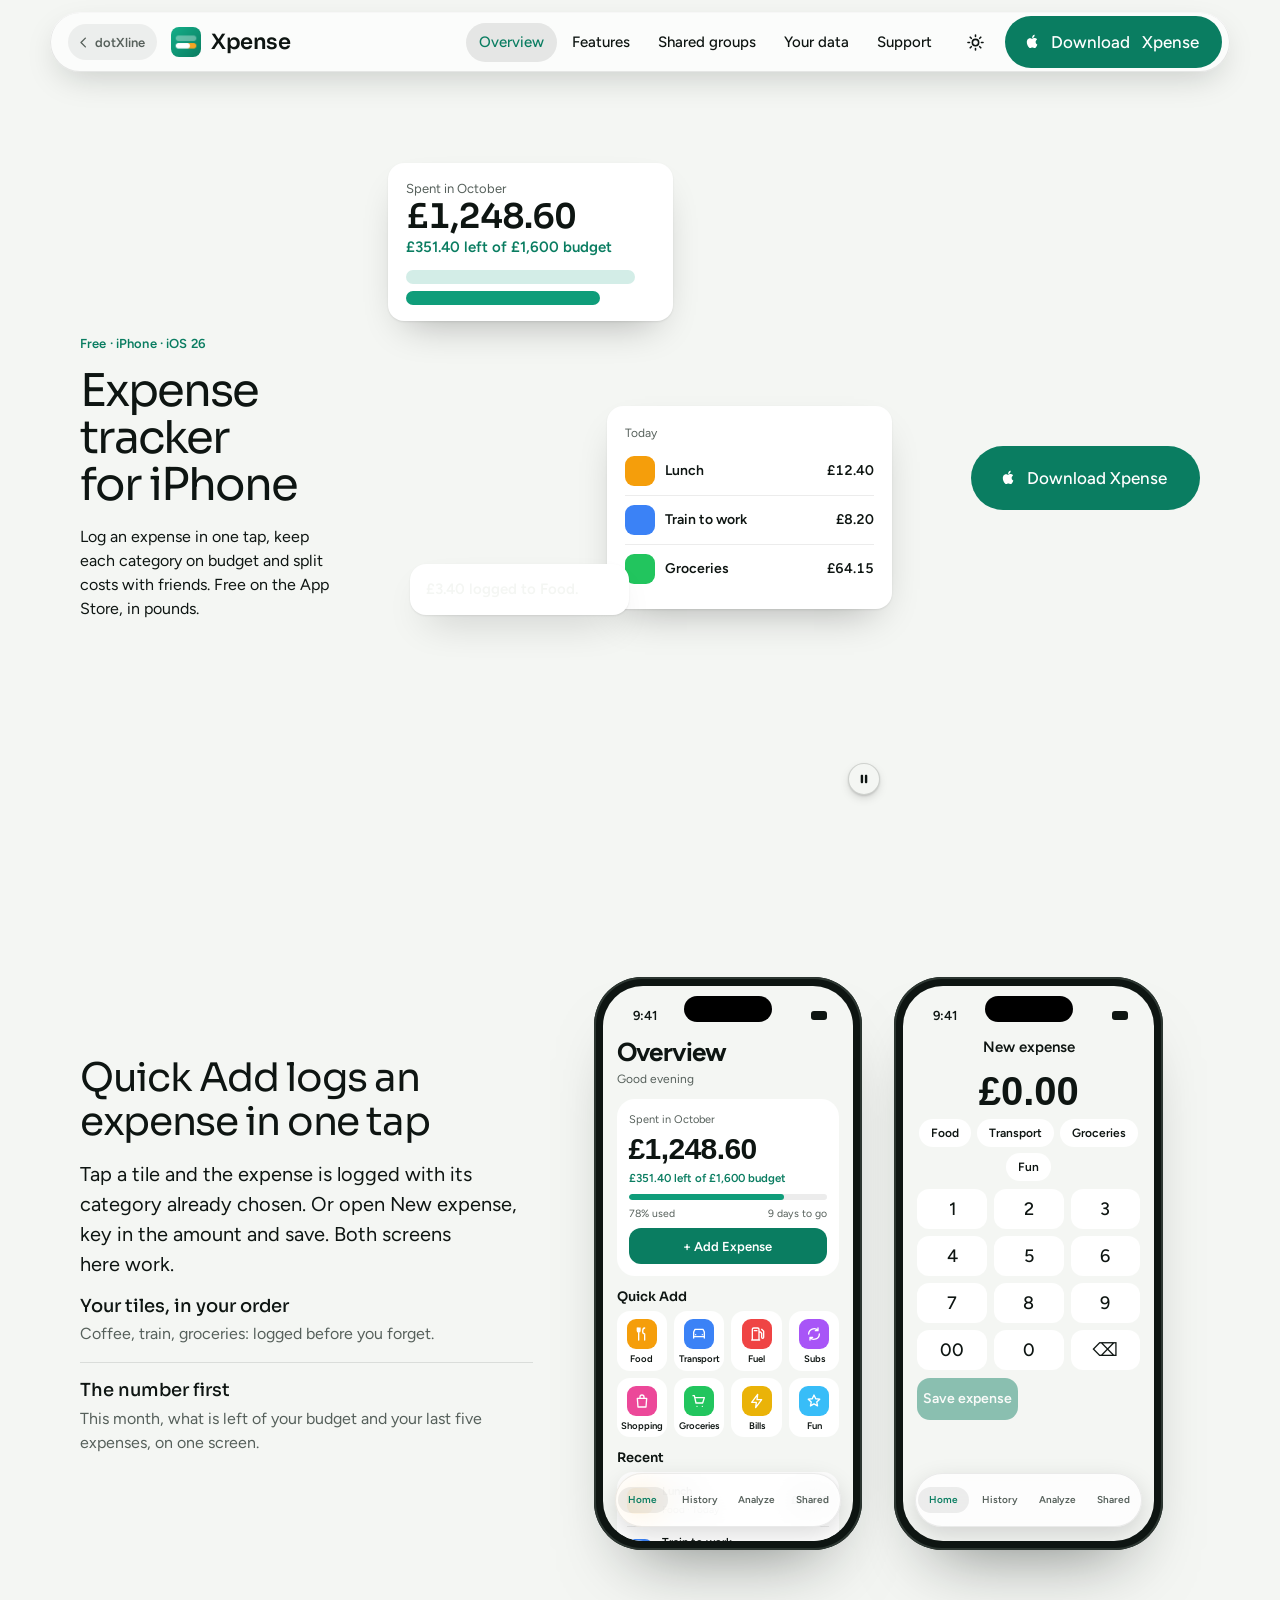
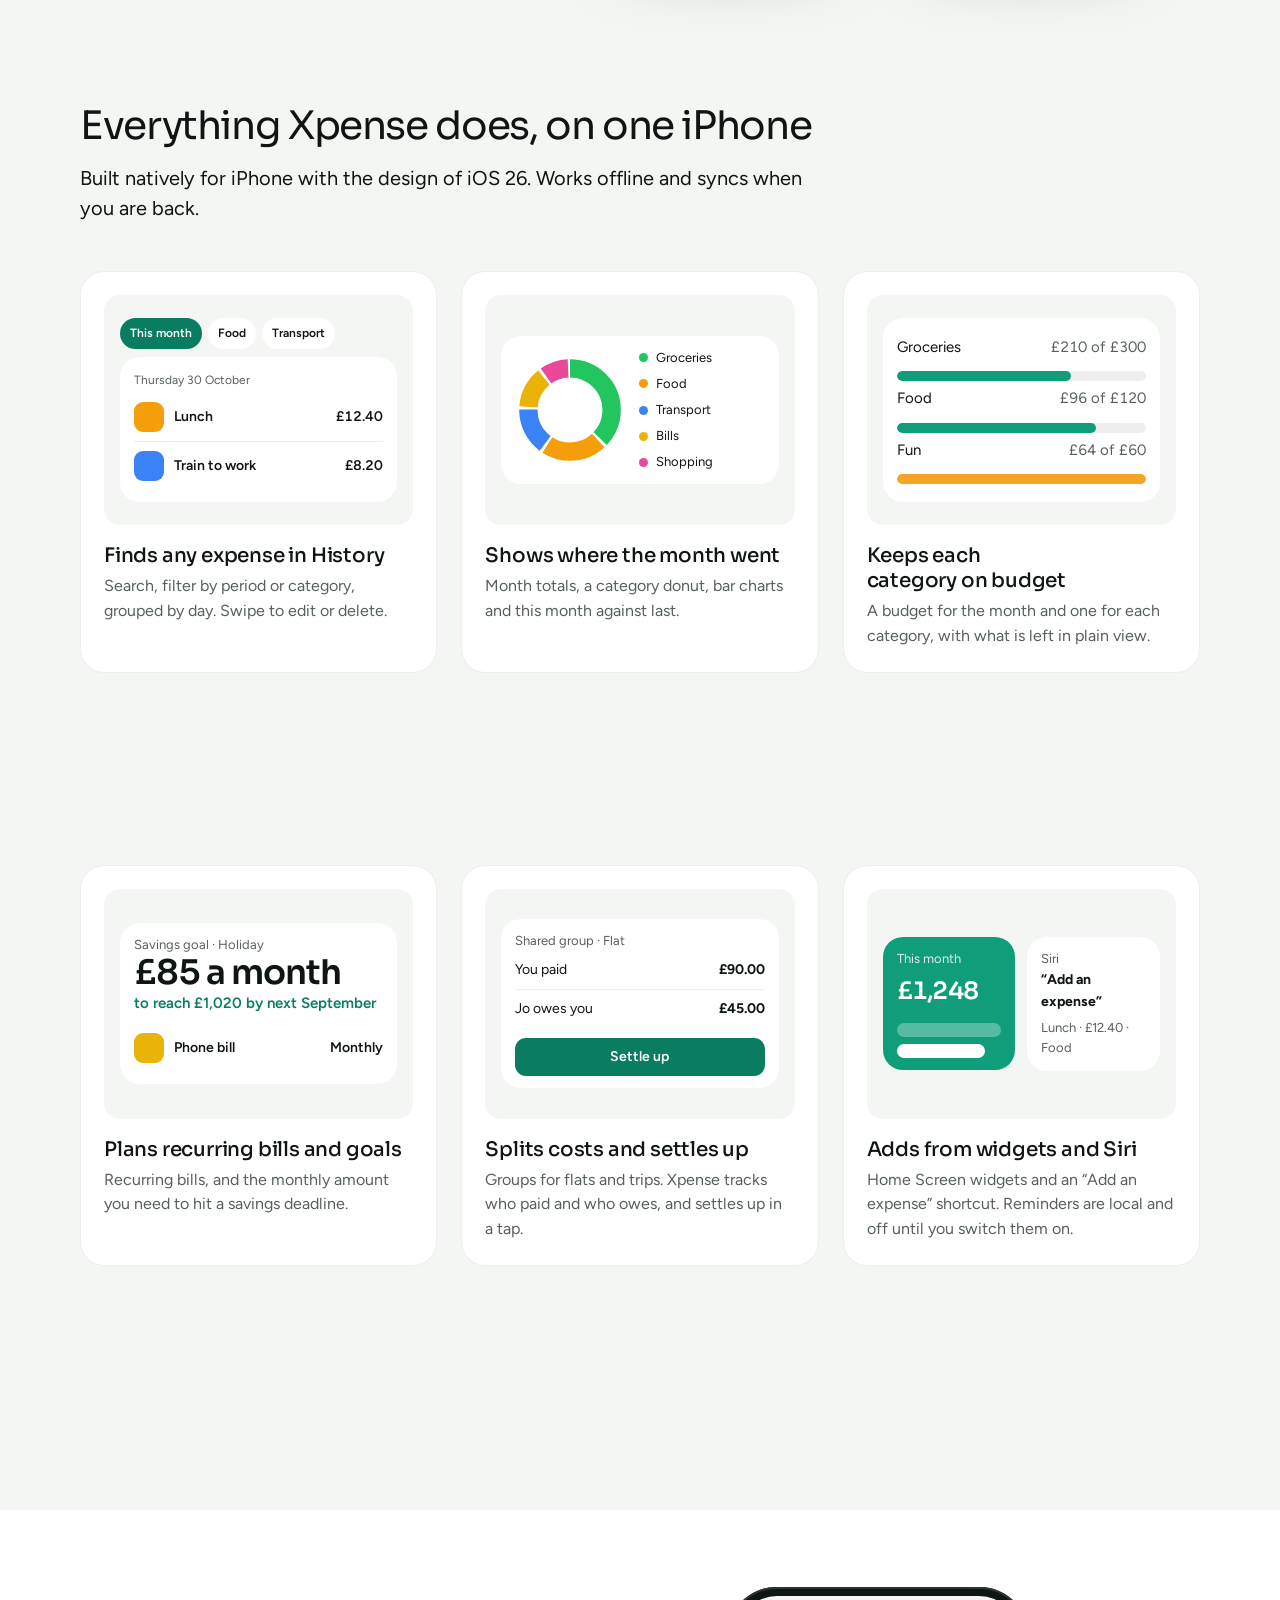
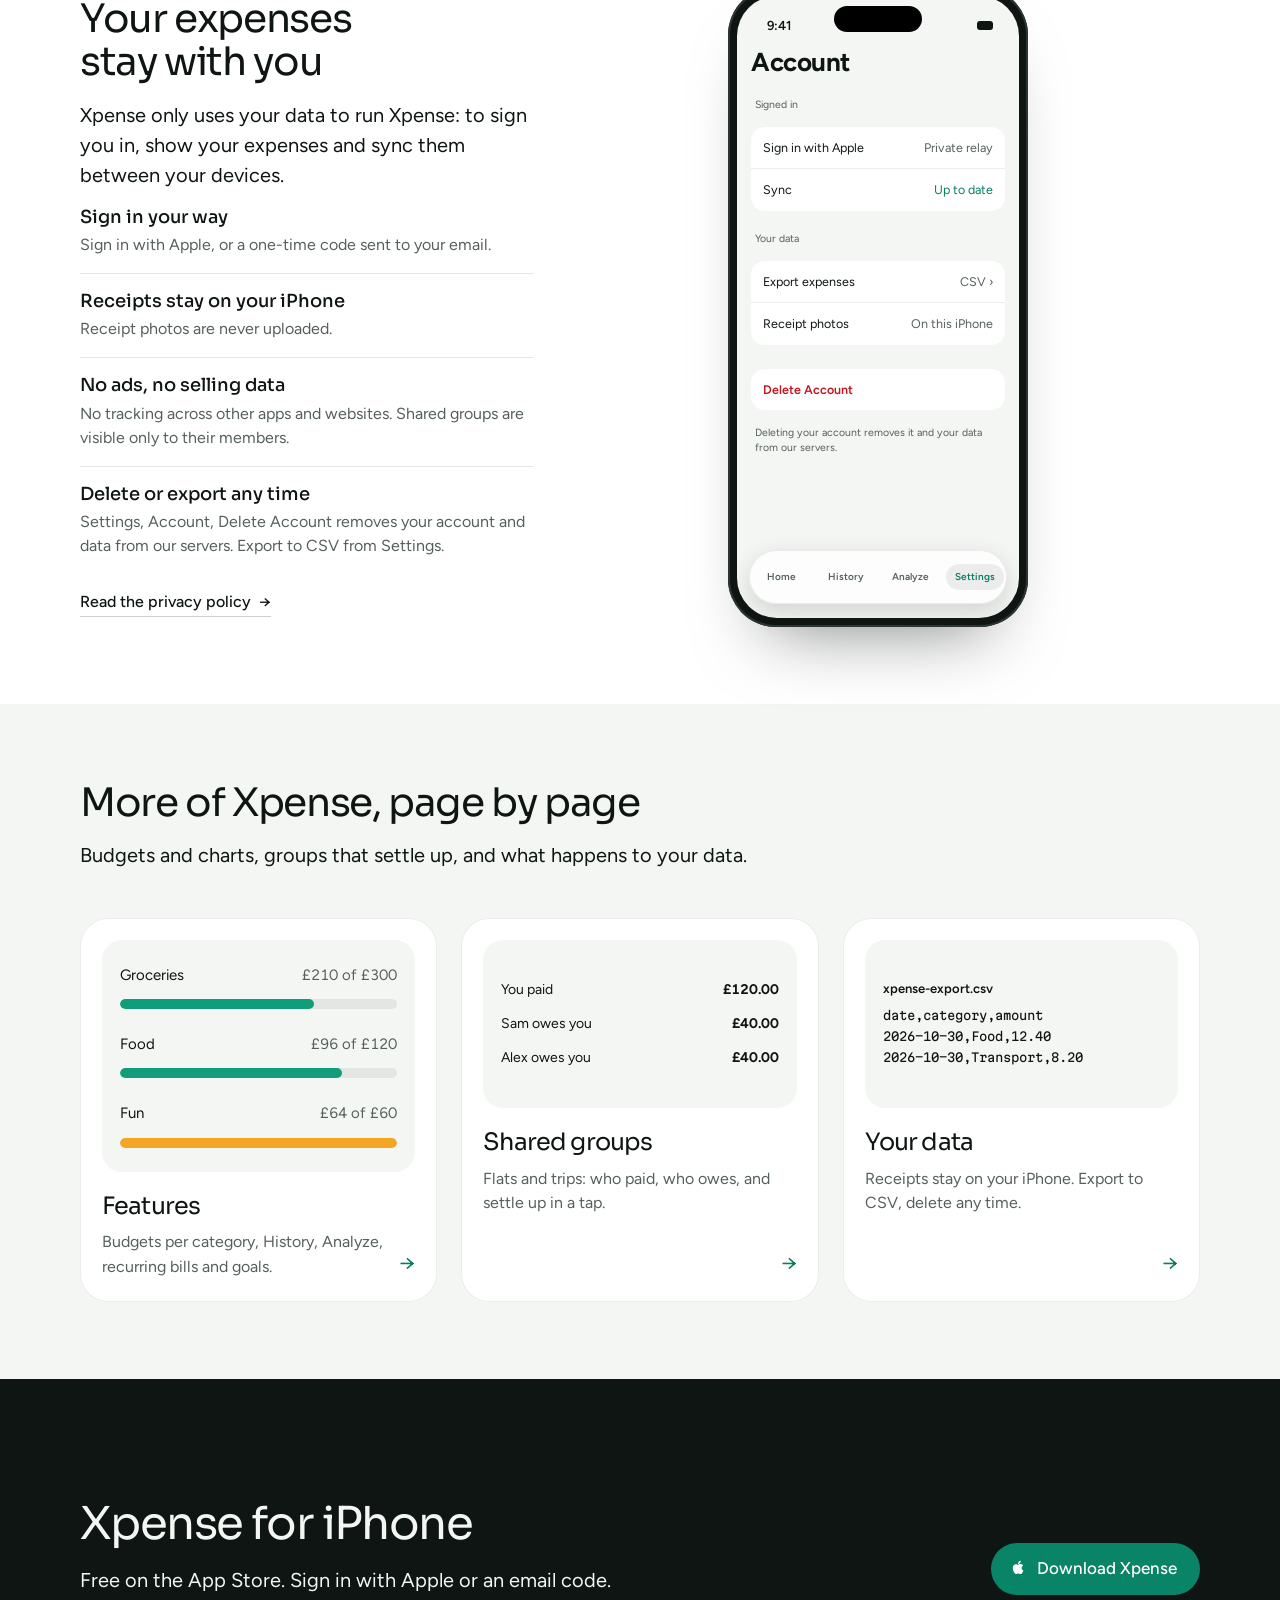
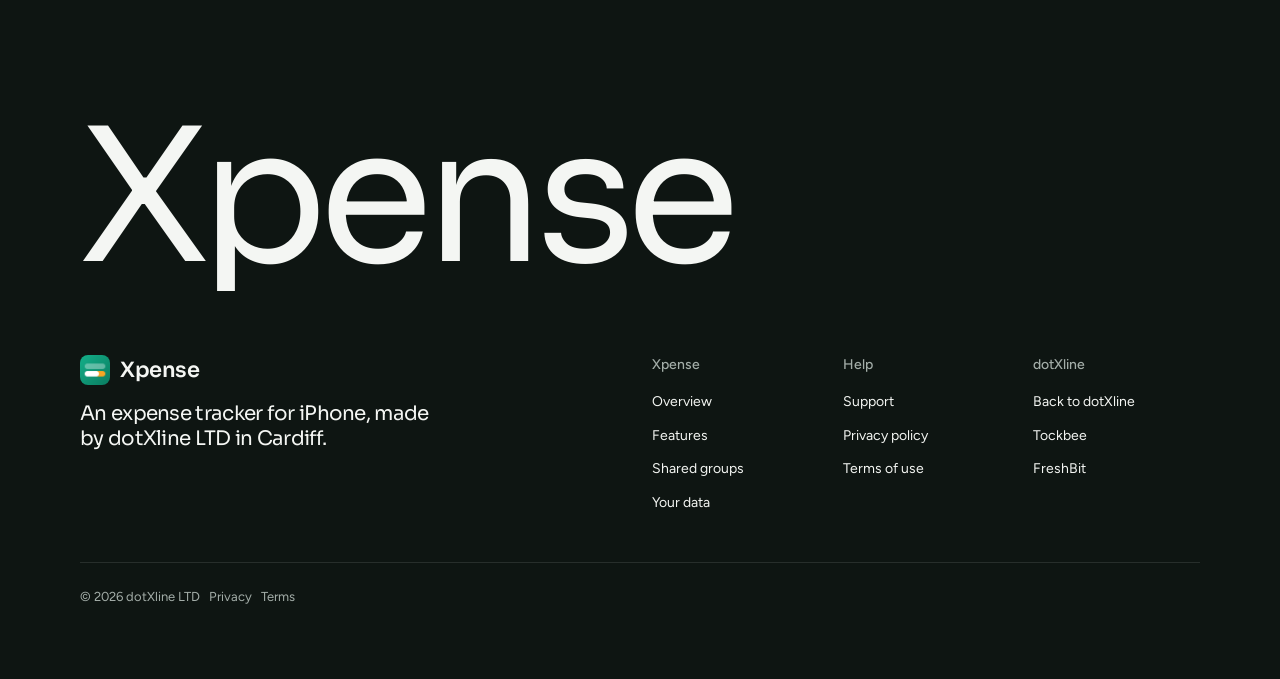
==== commit 6fa7d49e: "Link every download button to the Xpense App Store page Co-Authored-By: Claude Sonnet 5.5 <noreply@a" ====
--- a/index.html
+++ b/index.html
@@ -53,7 +53,7 @@
     <nav class="dock__links" id="dock-links" aria-label="Main"><a href="index.html" aria-current=page>Overview</a><a href="features.html">Features</a><a href="shared.html">Shared groups</a><a href="your-data.html">Your data</a><a href="support.html">Support</a></nav>
     <button class="icon-btn theme-btn" type="button" aria-label="Switch light and dark"><svg class="sun" viewBox="0 0 24 24" fill="none" stroke="currentColor" stroke-width="2" stroke-linecap="round"><circle cx="12" cy="12" r="4"/><path d="M12 2.5v2M12 19.5v2M2.5 12h2M19.5 12h2M5.3 5.3l1.4 1.4M17.3 17.3l1.4 1.4M5.3 18.7l1.4-1.4M17.3 6.7l1.4-1.4"/></svg><svg class="moon" viewBox="0 0 24 24" fill="none" stroke="currentColor" stroke-width="2" stroke-linecap="round" stroke-linejoin="round"><path d="M20 14.5A8 8 0 0 1 9.5 4 8 8 0 1 0 20 14.5z"/></svg></button>
     <button class="icon-btn dock__menu" type="button" aria-expanded="false" aria-controls="dock-links" aria-label="Menu"><svg viewBox="0 0 24 24" fill="none" stroke="currentColor" stroke-width="2" stroke-linecap="round"><path d="M4 8h16M4 16h16"/></svg></button>
-    <a class="btn btn--primary" href="#get" data-appstore><svg class="apple" viewBox="0 0 24 24" aria-hidden="true"><path d="M16.4 12.6c0-2.4 2-3.5 2-3.6-1.1-1.6-2.8-1.8-3.4-1.8-1.4-.1-2.8.9-3.5.9s-1.8-.9-3-.8c-1.5 0-3 .9-3.8 2.3-1.6 2.8-.4 7 1.2 9.3.8 1.1 1.7 2.4 2.9 2.3 1.2 0 1.6-.7 3-.7s1.8.7 3 .7c1.3 0 2.1-1.1 2.8-2.3.9-1.3 1.3-2.6 1.3-2.6s-2.5-1-2.5-3.7zM14.1 5.6c.6-.8 1.1-1.9 1-3-.9 0-2.1.6-2.7 1.4-.6.7-1.1 1.8-1 2.9 1 .1 2.1-.5 2.7-1.3z"/></svg><span class="lbl-long">Download&nbsp;</span>Xpense</a>
+    <a class="btn btn--primary" href="https://apps.apple.com/app/id6829723496" data-appstore rel="noopener"><svg class="apple" viewBox="0 0 24 24" aria-hidden="true"><path d="M16.4 12.6c0-2.4 2-3.5 2-3.6-1.1-1.6-2.8-1.8-3.4-1.8-1.4-.1-2.8.9-3.5.9s-1.8-.9-3-.8c-1.5 0-3 .9-3.8 2.3-1.6 2.8-.4 7 1.2 9.3.8 1.1 1.7 2.4 2.9 2.3 1.2 0 1.6-.7 3-.7s1.8.7 3 .7c1.3 0 2.1-1.1 2.8-2.3.9-1.3 1.3-2.6 1.3-2.6s-2.5-1-2.5-3.7zM14.1 5.6c.6-.8 1.1-1.9 1-3-.9 0-2.1.6-2.7 1.4-.6.7-1.1 1.8-1 2.9 1 .1 2.1-.5 2.7-1.3z"/></svg><span class="lbl-long">Download&nbsp;</span>Xpense</a>
   </div>
 </header>
 <main id="top">
@@ -80,7 +80,7 @@
           <div class="ly-piece pc pc-csv" style="left:36%;top:62%;width:60%"><b>xpense-export.csv</b>date,category,amount<br>2026-10-30,Food,12.40<br>2026-10-30,Transport,8.20</div>
         </div>
       </div>
-      <div class="span-3 start-10 hero__cta"><a class="btn btn--primary" href="#get" data-appstore><svg class="apple" viewBox="0 0 24 24" aria-hidden="true"><path d="M16.4 12.6c0-2.4 2-3.5 2-3.6-1.1-1.6-2.8-1.8-3.4-1.8-1.4-.1-2.8.9-3.5.9s-1.8-.9-3-.8c-1.5 0-3 .9-3.8 2.3-1.6 2.8-.4 7 1.2 9.3.8 1.1 1.7 2.4 2.9 2.3 1.2 0 1.6-.7 3-.7s1.8.7 3 .7c1.3 0 2.1-1.1 2.8-2.3.9-1.3 1.3-2.6 1.3-2.6s-2.5-1-2.5-3.7zM14.1 5.6c.6-.8 1.1-1.9 1-3-.9 0-2.1.6-2.7 1.4-.6.7-1.1 1.8-1 2.9 1 .1 2.1-.5 2.7-1.3z"/></svg>Download Xpense</a></div>
+      <div class="span-3 start-10 hero__cta"><a class="btn btn--primary" href="https://apps.apple.com/app/id6829723496" data-appstore rel="noopener"><svg class="apple" viewBox="0 0 24 24" aria-hidden="true"><path d="M16.4 12.6c0-2.4 2-3.5 2-3.6-1.1-1.6-2.8-1.8-3.4-1.8-1.4-.1-2.8.9-3.5.9s-1.8-.9-3-.8c-1.5 0-3 .9-3.8 2.3-1.6 2.8-.4 7 1.2 9.3.8 1.1 1.7 2.4 2.9 2.3 1.2 0 1.6-.7 3-.7s1.8.7 3 .7c1.3 0 2.1-1.1 2.8-2.3.9-1.3 1.3-2.6 1.3-2.6s-2.5-1-2.5-3.7zM14.1 5.6c.6-.8 1.1-1.9 1-3-.9 0-2.1.6-2.7 1.4-.6.7-1.1 1.8-1 2.9 1 .1 2.1-.5 2.7-1.3z"/></svg>Download Xpense</a></div>
     </div></div>
   </section>
 
@@ -176,7 +176,7 @@
     <div class="closing__cta close--word">
       <div class="section-head--split">
         <div><h2 id="close-h">Xpense for iPhone</h2><p class="t-lead">Free on the App Store. Sign in with Apple or an email code.</p></div>
-        <a class="btn btn--primary" href="#get" data-appstore><svg class="apple" viewBox="0 0 24 24" aria-hidden="true"><path d="M16.4 12.6c0-2.4 2-3.5 2-3.6-1.1-1.6-2.8-1.8-3.4-1.8-1.4-.1-2.8.9-3.5.9s-1.8-.9-3-.8c-1.5 0-3 .9-3.8 2.3-1.6 2.8-.4 7 1.2 9.3.8 1.1 1.7 2.4 2.9 2.3 1.2 0 1.6-.7 3-.7s1.8.7 3 .7c1.3 0 2.1-1.1 2.8-2.3.9-1.3 1.3-2.6 1.3-2.6s-2.5-1-2.5-3.7zM14.1 5.6c.6-.8 1.1-1.9 1-3-.9 0-2.1.6-2.7 1.4-.6.7-1.1 1.8-1 2.9 1 .1 2.1-.5 2.7-1.3z"/></svg>Download Xpense</a>
+        <a class="btn btn--primary" href="https://apps.apple.com/app/id6829723496" data-appstore rel="noopener"><svg class="apple" viewBox="0 0 24 24" aria-hidden="true"><path d="M16.4 12.6c0-2.4 2-3.5 2-3.6-1.1-1.6-2.8-1.8-3.4-1.8-1.4-.1-2.8.9-3.5.9s-1.8-.9-3-.8c-1.5 0-3 .9-3.8 2.3-1.6 2.8-.4 7 1.2 9.3.8 1.1 1.7 2.4 2.9 2.3 1.2 0 1.6-.7 3-.7s1.8.7 3 .7c1.3 0 2.1-1.1 2.8-2.3.9-1.3 1.3-2.6 1.3-2.6s-2.5-1-2.5-3.7zM14.1 5.6c.6-.8 1.1-1.9 1-3-.9 0-2.1.6-2.7 1.4-.6.7-1.1 1.8-1 2.9 1 .1 2.1-.5 2.7-1.3z"/></svg>Download Xpense</a>
       </div>
       <p class="close__word" aria-hidden="true">Xpense</p>
     </div>
